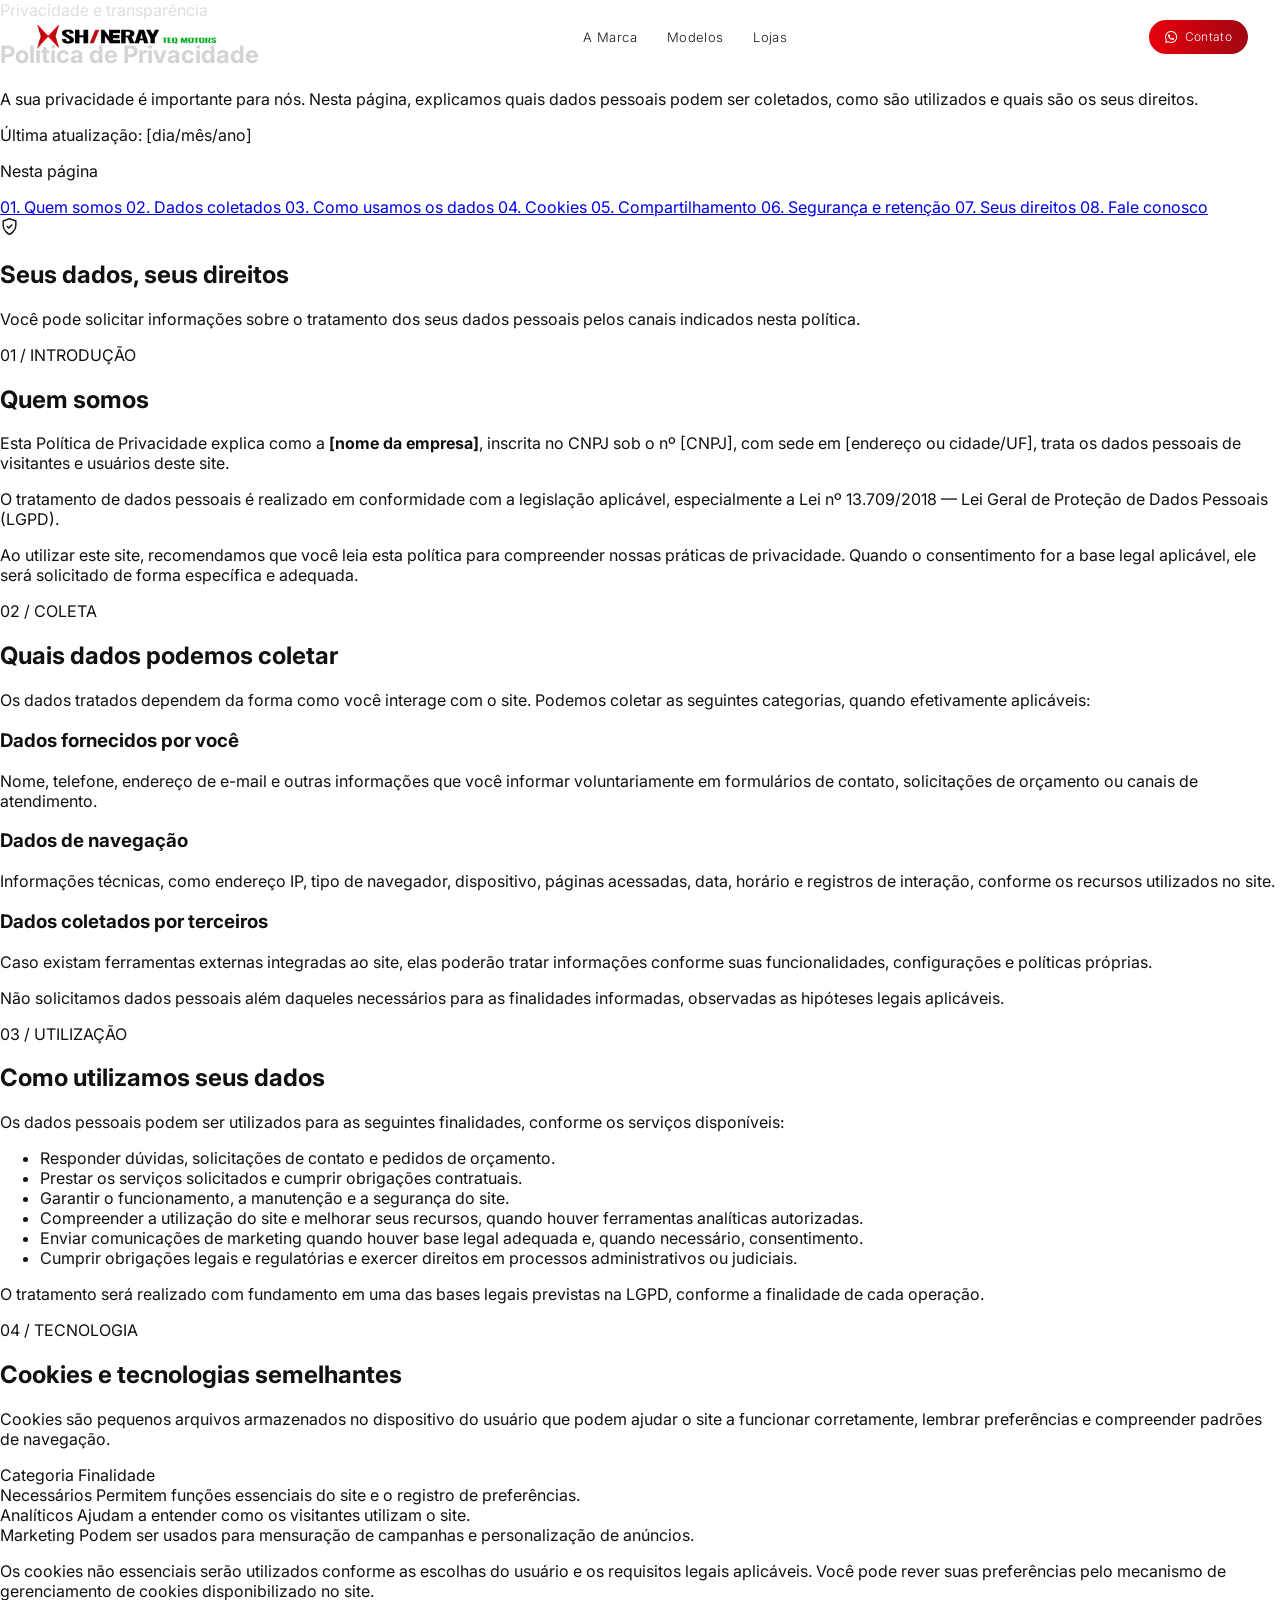
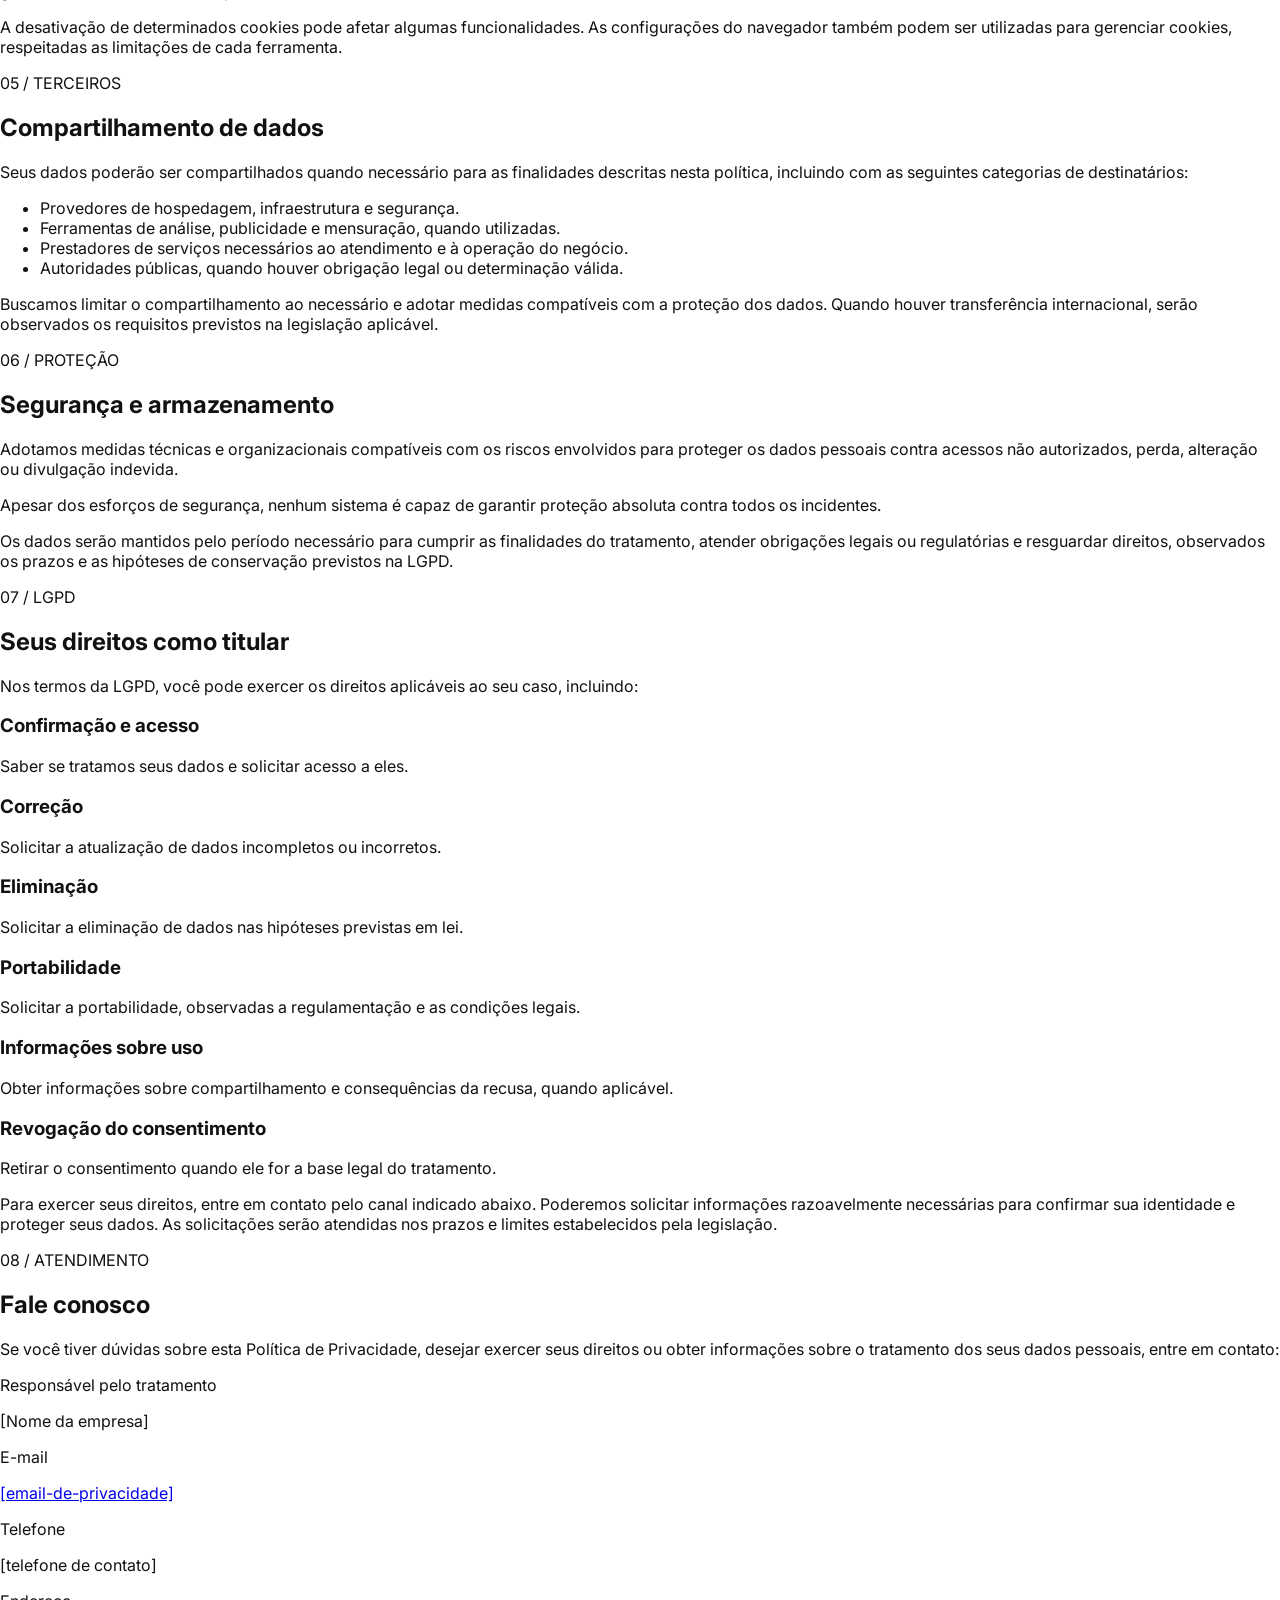
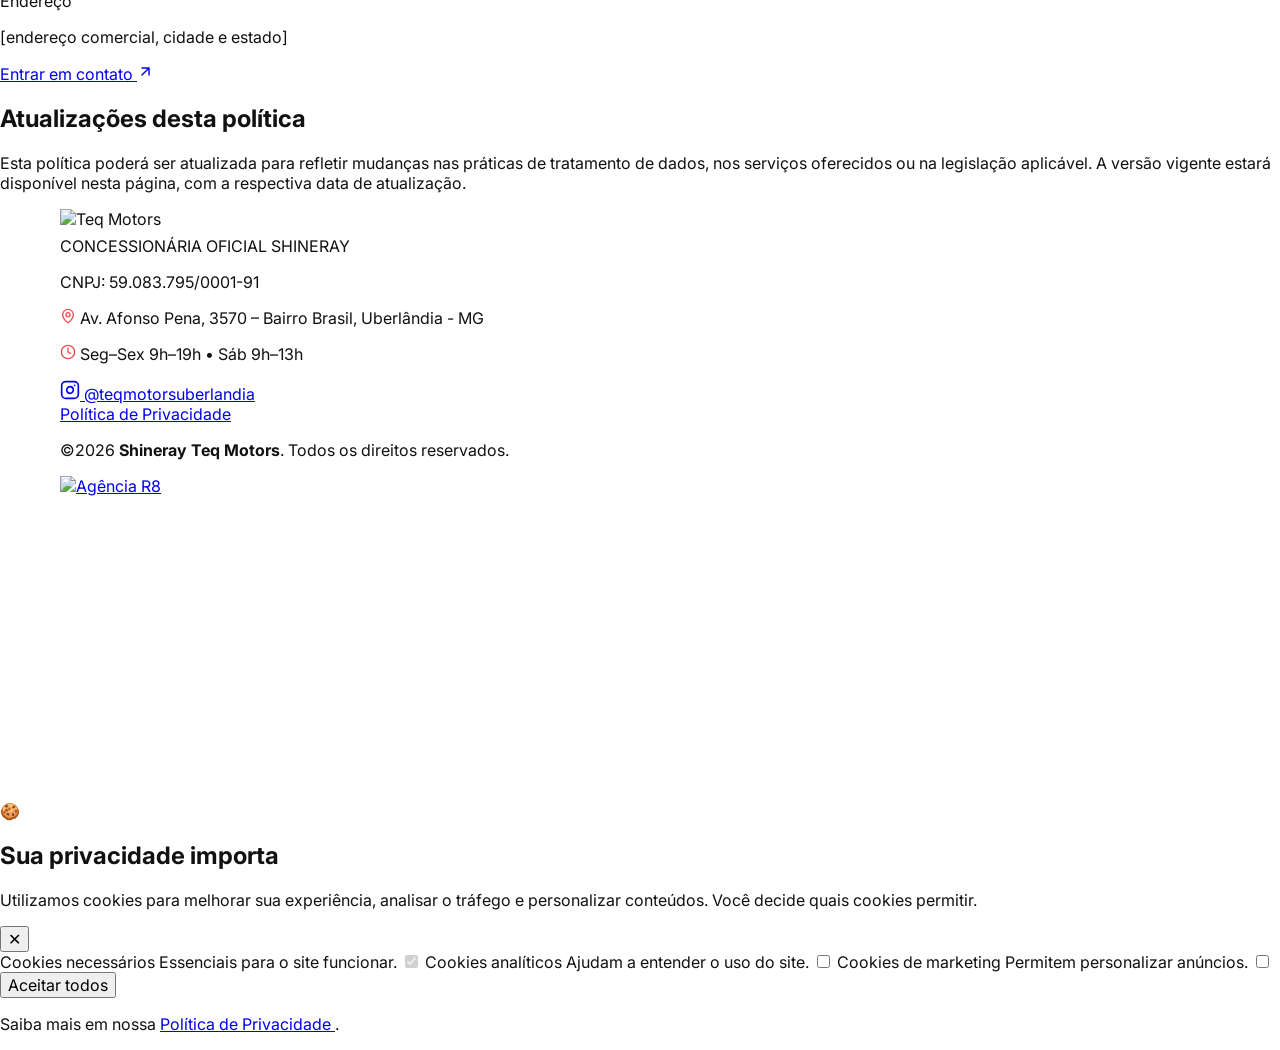
==== politica-de-privacidade.html @ a0f7dfb9 "LP Consórcio Shineray v2 — conceito visual Nova proposta da landing page focada em consórcio e capta" ====
<!DOCTYPE html>
<html lang="pt-BR">

<head>
    <meta charset="UTF-8">
    <meta name="viewport" content="width=device-width, initial-scale=1">
    <meta name="theme-color" content="#ffffff">
    <meta name="description"
        content="Planeje sua próxima moto Shineray com um consórcio feito para o seu momento. Simule sua parcela sem compromisso.">
    <title>Consórcio Shineray | Sua próxima moto começa com um plano</title>
    <link rel="preconnect" href="https://fonts.googleapis.com">
    <link rel="preconnect" href="https://fonts.gstatic.com" crossorigin>
    <link
        href="https://fonts.googleapis.com/css2?family=Inter:wght@400;500;600;700;800&family=Rajdhani:wght@500;600;700&display=swap"
        rel="stylesheet">
    <script src="https://cdn.tailwindcss.com"></script>
    <link rel="stylesheet" href="./landingpage.css">
    <link rel="stylesheet" id="teqmotors-main-style-css"
        href="https://shinerayuberlandiamg.com.br/wp-content/themes/teqmotors/assets/css/main.css?ver=1784284361"
        media="all">

    <style>
        body {
            margin: 0;
            padding: 0;
            overflow-x: hidden;

        }

        /* Avoid CLS (Cumulative Layout Shift) for images */
        img {
            max-width: 100%;
            height: auto;
            display: block;
        }

        header {
            background: linear-gradient(180deg, rgba(255, 255, 255, 0.88) 0%, rgba(255, 255, 255, 0.8) 100%);

        }

        /* Container Geral do Header */
        .header-container.container {
            display: flex;
            align-items: center;
            justify-content: space-between;
            /* Espalha os 3 blocos principais */
            padding: 20px 0;
            width: 95%;
            max-width: 1300px;
            /* Alinhe com o tamanho máximo do seu site */
            margin: 0 auto;
            box-sizing: border-box;
        }

        /* 1. Bloco do Logo (Esquerda) */
        .site-branding {
            flex-shrink: 0;
        }

        /* 2. Bloco de Navegação (Centro / Direita) */
        .main-navigation {
            display: flex;
            align-items: center;

        }

        /* Lista de links do WordPress (ul) */
        .main-navigation ul {
            display: flex;
            list-style: none;
            margin: 0;
            padding: 0;
            gap: 30px;

        }

        .main-navigation ul li a {
            text-decoration: none;
            font-family: Inter;
            font-weight: 300;
            font-size: 13px;
            line-height: 24px;
            letter-spacing: 0.35px;
            text-align: center;
            color: #18181b;
            transition: color 0.3s ease;
        }

        /* Esconde o botão do menu mobile por padrão no desktop */
        .menu-toggle {
            display: none;
        }

        .menu-item-cta-mobile {
            display: none;
        }

        /* 3. Bloco de Ações (Direita) */
        .header-actions {
            display: flex;
            align-items: center;
            gap: 15px;
            /* Espaço entre o botão de tema e o botão de Contato */
            flex-shrink: 0;
        }

        /* Estilo básico do botão parecido com a imagem (opcional) */
        .btn-cta.btn-header {
            display: flex;
            gap: 7px;
            align-items: center;
            padding: 7px 16px;
            border-radius: 50px;
            /* Bordas bem arredondadas como na imagem */
            text-decoration: none;
            font-family: 'Inter';
            font-weight: 300;
            font-size: 12px;
            line-height: 20px;
            letter-spacing: 0.35px;
            text-align: center;
            color: #FFFFFF;
            background: linear-gradient(90deg, #E7000B 0%, #9F0712 100%);

        }


        /* ==========================================
				RESPONSIVIDADE (MOBILE)
				========================================== */
        @media (max-width: 768px) {
            .site-logo img {
                width: 160px !important;
                height: 27px !important;
            }

            /* Mostra o botão hambúrguer */
            .menu-toggle {
                display: flex;
                flex-direction: column;
                gap: 5px;
                background: none;
                border: none;
                cursor: pointer;
            }

            .menu-toggle .bar {
                width: 25px;
                height: 3px;
                background-color: currentColor;
                /* Pega a cor do texto atual */
                transition: 0.3s;
            }

            /* Transforma o menu em uma lista vertical oculta */
            .nav-menu-wrapper {
                display: none;
                position: absolute;
                top: 100%;
                left: 0;
                width: 100%;
                flex-direction: column;
                padding: 30px 20px;
                box-sizing: border-box;
                background: rgba(10, 10, 12, 0.98);
                backdrop-filter: blur(10px);
                -webkit-backdrop-filter: blur(10px);
                border-bottom: 1px solid rgba(255, 255, 255, 0.08);
                z-index: 999;
            }

            .nav-menu-wrapper.active {
                display: flex;
            }

            .main-navigation ul {
                flex-direction: column;
                gap: 20px;
                width: 100%;
            }

            /* Esconde o botão de ações do header no mobile */
            .header-actions {
                display: none;
            }

            /* Mostra o botão dentro do menu hambúrguer */
            .menu-item-cta-mobile {
                display: block;
                width: 100%;
                margin-top: 10px;
            }

            .btn-mobile-nav {
                width: 100%;
                justify-content: center;
                box-sizing: border-box;
            }
        }


        /*hero section*/
        /* --- Ajuste no Header para sobrepor o Hero (Fixed) --- */
        .site-header {
            position: fixed;
            top: 0;
            left: 0;
            width: 100%;
            z-index: 1000;
            transition: background 0.3s ease, backdrop-filter 0.3s ease, border-bottom 0.3s ease, box-shadow 0.3s ease;
        }

        /* Styling when scrolled */
        .site-header.scrolled {
            background: rgba(7, 7, 9, 0.85);
            backdrop-filter: blur(12px);
            -webkit-backdrop-filter: blur(12px);
            box-shadow: 0 4px 30px rgba(0, 0, 0, 0.5);
        }

        /* Smooth padding change on scroll */
        .site-header .header-container.container {
            transition: padding 0.3s ease;
        }

        .site-header.scrolled .header-container.container {
            padding: 10px 20px;
        }

        /* --- Hero Section Base --- */
        .hero-section {
            position: relative;
            height: 800px;
            display: flex;
            align-items: flex-start;
            padding-top: 104px;
            /* Evita que o conteúdo do Hero fique escondido sob o Header */
            padding-bottom: 60px;
            color: #ffffff;
            background-color: #070709;
            overflow: hidden;
        }

        .hero-bg-image {
            position: absolute;
            top: 0;
            left: 0;
            width: 100%;
            height: 100%;
            object-fit: cover;
            object-position: center right;
            z-index: 0;
            pointer-events: none;
        }

        /* Camada escura para garantir leitura do texto */
        .hero-overlay {
            position: absolute;
            top: 0;
            left: 0;
            width: 100%;
            height: 100%;
            background: linear-gradient(90deg, #070709 0%, rgba(7, 7, 9, 0.9) 50%, rgba(0, 0, 0, 0) 100%);
            z-index: 1;
        }

        .hero-container {
            position: relative;
            z-index: 2;
            width: 100%;
            max-width: 1400px !important;
            margin: 0 auto;
            padding: 0 20px;
            box-sizing: border-box;
        }



        /* --- Elementos do Conteúdo --- */

        .hero-badge {
            display: inline-flex;
            align-items: center;
            background: #FFFFFF0D;
            border: 1px solid #FFFFFF1A;
            padding: 6px 13px;
            border-radius: 20px;
            margin-bottom: 25px;

            font-family: 'Inter';
            font-weight: 400;
            font-size: 11px;
            line-height: 22.75px;
            letter-spacing: 0.35px;

            color: #FFFFFF;
        }

        .badge-dot {
            width: 6px;
            height: 6px;
            background-color: #FB2C36;
            /* Vermelho Shineray */
            border-radius: 50%;
            margin-right: 8px;
            box-shadow: 0px 0px 8px 0px #EF4444CC;
        }

        .hero-title {
            font-size: clamp(2.5rem, 5vw, 96px);
            font-family: 'Inter';
            font-weight: 700;
            line-height: 90%;
            letter-spacing: -4.8px;

            margin: 0 0 30px 0;
        }

        .text-accent {
            background: linear-gradient(90deg, #FB2C36 0%, #C10007 100%);
            -webkit-background-clip: text;
            -webkit-text-fill-color: transparent;
            background-clip: text;
            padding-right: 0.1em;
            margin-right: -0.1em;
        }

        .hero-description {
            font-family: 'Inter';
            font-weight: 300;
            font-style: Light;
            font-size: 23px;
            color: #9F9FA9;
            line-height: 100%;
            letter-spacing: 0px;
            max-width: 621px;
            margin-bottom: 84px;

        }

        .hero-description strong {
            color: #ffffff;

        }

        /* --- Botões (CTAs) --- */
        .hero-actions-btns {
            display: flex;
            gap: 16px;
            margin: 30px 0;
            flex-wrap: wrap;
        }

        .btn-primary,
        .btn-secondary {
            padding: 17px 25px;
            border-radius: 50px;
            text-decoration: none;

            transition: transform 0.2s, background-color 0.2s;
            font-family: 'Inter';
            font-weight: 400;
            font-size: 14px;
            color: white;
            line-height: 100%;
            letter-spacing: 0.4px;
            text-transform: uppercase;

        }

        .btn-primary {
            background: linear-gradient(89.15deg, #E3010C 34.79%, #A10711 99.27%);
            color: #ffffff;
            transition: 0.3s ease;
        }

        .btn-primary:hover {
            background: linear-gradient(90deg, #9F0712 0%, #3C0004 100%);
        }

        .btn-secondary {
            background: transparent;
            color: #D4D4D8;
            border: 1px solid #FFFFFF33;
            font-weight: 500;
        }

        .btn-secondary:hover {
            background: #FFFFFF0F;
            border-color: #FFFFFF33;
            box-shadow: 0px 4px 4px 0px #00000040;


        }

        /* --- Selos / Diferenciais Inferiores --- */
        .hero-features {
            display: flex;
            gap: 23px;
            flex-wrap: wrap;
        }

        .feature-item {
            display: inline-flex;
            align-items: center;
            gap: 8px;
            background: linear-gradient(90deg, rgba(34, 34, 34, 0.4) 40.83%, rgba(0, 0, 0, 0.7) 100%);
            padding: 4px 16px;
            border-radius: 9px;

            font-family: 'Inter';
            font-weight: 400;
            font-size: 16px;
            line-height: 20px;
            letter-spacing: 0px;
            color: #71717B;
        }

        .feature-highlight {
            background: linear-gradient(90deg, #E4010C 40.83%, #810006 76.61%);
            color: #ffffff;

        }

        .feature-item .icon {
            width: 16px;
            height: 16px;
        }

        .icon-sparkle {
            color: #e50914;
        }

        .site-logo img {
            max-width: 270px;
        }

        @media(max-width:992px) {
            .hero-section {
                min-height: 53vh;
            }
        }

        /* --- Responsividade Mobile --- */
        @media (max-width: 768px) {
            .hero-section {
                background-position: 75% center;
                /* Move a moto ligeiramente para aparecer melhor atrás do texto */
                padding-top: 112px;
            }

            .hero-content {
                max-width: 100%;
                text-align: left;
            }

            .hero-actions-btns {
                flex-direction: column;
                width: 100%;
            }

            .btn-primary,
            .btn-secondary {
                text-align: center;
                width: 100%;
                box-sizing: border-box;
            }
        }

        .testimonial-left-overlay {
            background: linear-gradient(176deg, rgba(241, 241, 241, 0) 20%, rgba(241, 241, 241, 0.9) 90%, #f1f1f1 100%), linear-gradient(0deg, rgba(241, 241, 241, 0.7) 0%, rgba(241, 241, 241, 0) 50%) !important;
        }

        .testimonial-card-wrapper {
            background: #f1f1f1 !important;
        }
    </style>
</head>

<body class="landing-page antialiased">
    <header id="masthead" class="site-header">
        <div class="header-container container">
            <div class="site-branding">
                <a href="https://shinerayuberlandiamg.com.br/" class="site-logo" rel="home">
                    <img src="./logo-dark.png" alt="Teq Motors" width="334" height="56" fetchpriority="high"
                        decoding="async">
                </a>
            </div>

            <nav id="site-navigation" class="main-navigation">
                <button class="menu-toggle" aria-controls="primary-menu" aria-expanded="false">
                    <span class="bar bar-1"></span>
                    <span class="bar bar-2"></span>
                    <span class="bar bar-3"></span>
                </button>

                <div class="nav-menu-wrapper">
                    <ul id="primary-menu" class="menu">
                        <li id="menu-item-12"
                            class="menu-item menu-item-type-custom menu-item-object-custom current-menu-item current_page_item menu-item-12">
                            <a href="/#a-marca" aria-current="page">A Marca</a>
                        </li>
                        <li id="menu-item-14"
                            class="menu-item menu-item-type-custom menu-item-object-custom current-menu-item current_page_item menu-item-14">
                            <a href="/#modelos" aria-current="page">Modelos</a>
                        </li>
                        <li id="menu-item-15"
                            class="menu-item menu-item-type-custom menu-item-object-custom current-menu-item current_page_item menu-item-15">
                            <a href="/#lojas" aria-current="page">Lojas</a>
                        </li>
                        <li class="menu-item-cta-mobile"><a href="#contact"
                                class="btn-cta btn-header btn-mobile-nav"><svg width="16" height="16"
                                    viewBox="0 0 16 16" fill="none" xmlns="http://www.w3.org/2000/svg">
                                    <path
                                        d="M14.6667 11.28V13.28C14.6675 13.4657 14.6294 13.6494 14.555 13.8196C14.4807 13.9897 14.3716 14.1424 14.2348 14.2679C14.0979 14.3934 13.9364 14.489 13.7605 14.5485C13.5847 14.608 13.3983 14.63 13.2134 14.6133C11.1619 14.3904 9.19137 13.6894 7.46004 12.5667C5.84926 11.5431 4.48359 10.1774 3.46004 8.56667C2.33336 6.82747 1.6322 4.84733 1.41337 2.78667C1.39671 2.60231 1.41862 2.41651 1.4777 2.24108C1.53679 2.06566 1.63175 1.90446 1.75655 1.76775C1.88134 1.63103 2.03324 1.5218 2.20256 1.44701C2.37189 1.37222 2.55493 1.33351 2.74004 1.33333H4.74004C5.06357 1.33015 5.37723 1.44472 5.62254 1.65569C5.86786 1.86666 6.02809 2.15963 6.07337 2.48C6.15779 3.12004 6.31434 3.74848 6.54004 4.35333C6.62973 4.59195 6.64915 4.85127 6.59597 5.10059C6.5428 5.3499 6.41928 5.57874 6.24004 5.76L5.39337 6.60667C6.34241 8.2757 7.72434 9.65763 9.39337 10.6067L10.24 9.76C10.4213 9.58076 10.6501 9.45723 10.8994 9.40406C11.1488 9.35089 11.4081 9.3703 11.6467 9.46C12.2516 9.6857 12.88 9.84225 13.52 9.92667C13.8439 9.97235 14.1396 10.1355 14.3511 10.385C14.5625 10.6345 14.6748 10.953 14.6667 11.28Z"
                                        stroke="white" stroke-width="1.33333" stroke-linecap="round"
                                        stroke-linejoin="round"></path>
                                </svg>Contato</a></li>
                    </ul>
                </div>
            </nav>

            <div class="header-actions">

                <a href="https://wa.me/5534984424404?text=Ol%C3%A1%2C%20estou%20interessado%28a%29%20em%20saber%20mais%20sobre%20as%20motos%20que%20voc%C3%AAs%20t%C3%AAm%20dispon%C3%ADveis."
                    target="_blank" class="btn-cta btn-header" onclick="dataLayer.push({'event': 'clique_whatsapp'});">
                    <svg xmlns="http://www.w3.org/2000/svg" version="1.1" xmlns:xlink="http://www.w3.org/1999/xlink"
                        width="13" height="13" x="0" y="0" viewBox="0 0 682 682.667"
                        style="enable-background:new 0 0 512 512" xml:space="preserve" class="">
                        <g>
                            <path fill-rule="evenodd"
                                d="M544.387 93.008C484.512 33.063 404.883.035 320.05 0 145.246 0 2.98 142.262 2.91 317.113c-.024 55.895 14.577 110.457 42.331 158.551L.25 640l168.121-44.102c46.324 25.27 98.477 38.586 151.55 38.602h.134c174.785 0 317.066-142.273 317.132-317.133.036-84.742-32.921-164.418-92.8-224.36zM320.05 580.94h-.11c-47.296-.02-93.683-12.73-134.16-36.742l-9.62-5.715-99.766 26.172 26.628-97.27-6.27-9.972c-26.386-41.969-40.32-90.476-40.296-140.281.055-145.332 118.305-263.57 263.7-263.57 70.406.023 136.59 27.476 186.355 77.3s77.156 116.051 77.133 186.485C583.582 462.69 465.34 580.94 320.05 580.94zm144.586-197.418c-7.922-3.968-46.883-23.132-54.149-25.78-7.258-2.645-12.547-3.962-17.824 3.968-5.285 7.93-20.469 25.781-25.094 31.066-4.625 5.29-9.242 5.953-17.168 1.985-7.925-3.965-33.457-12.336-63.726-39.332-23.555-21.012-39.457-46.961-44.082-54.89-4.617-7.938-.04-11.813 3.476-16.173 8.578-10.652 17.168-21.82 19.809-27.105 2.644-5.29 1.32-9.918-.664-13.883-1.977-3.965-17.824-42.969-24.426-58.84-6.437-15.445-12.965-13.36-17.832-13.601-4.617-.231-9.902-.278-15.187-.278-5.282 0-13.868 1.98-21.133 9.918-7.262 7.934-27.73 27.102-27.73 66.106s28.394 76.683 32.355 81.972c3.96 5.29 55.879 85.328 135.367 119.649 18.906 8.172 33.664 13.043 45.176 16.695 18.984 6.031 36.254 5.18 49.91 3.14 15.226-2.277 46.879-19.171 53.488-37.68 6.602-18.51 6.602-34.374 4.617-37.683-1.976-3.304-7.261-5.285-15.183-9.254zm0 0"
                                fill="currentColor" opacity="1" data-original="#000000" class=""></path>
                        </g>
                    </svg>

                    Contato</a>
            </div>
        </div>
    </header>

    <main class="bg-white text-[#18181b]">
        <!-- Introdução -->
        <section class="border-b border-zinc-200">
            <div class="mx-auto max-w-7xl px-5 py-14 sm:px-8 sm:py-20 lg:px-10">
                <div class="max-w-3xl">
                    <span
                        class="inline-flex items-center gap-2 rounded-full border border-red-100 bg-red-50 px-3 py-1.5 text-xs font-semibold uppercase tracking-wider text-[#E7000B]">
                        <span class="h-1.5 w-1.5 rounded-full bg-[#E7000B]"></span>
                        Privacidade e transparência
                    </span>

                    <h1 class="mt-6 text-3xl font-bold tracking-tight sm:text-4xl lg:text-5xl">
                        Política de Privacidade
                    </h1>

                    <p class="mt-5 max-w-2xl text-base leading-8 text-[#71717B] sm:text-lg">
                        A sua privacidade é importante para nós. Nesta página,
                        explicamos quais dados pessoais podem ser coletados,
                        como são utilizados e quais são os seus direitos.
                    </p>

                    <p class="mt-6 text-sm text-[#71717B]">
                        Última atualização: [dia/mês/ano]
                    </p>
                </div>
            </div>
        </section>

        <!-- Conteúdo -->
        <section
            class="mx-auto grid max-w-7xl gap-12 px-5 py-12 sm:px-8 sm:py-16 lg:grid-cols-[260px_minmax(0,1fr)] lg:gap-20 lg:px-10">

            <!-- Navegação lateral -->
            <aside class="h-fit lg:sticky lg:top-8">
                <p class="mb-4 text-xs font-bold uppercase tracking-widest text-[#71717B]">
                    Nesta página
                </p>

                <nav class="flex flex-col gap-1 text-sm">
                    <a href="#responsavel"
                        class="rounded-lg border-l-2 border-[#E7000B] bg-red-50 px-4 py-2.5 font-semibold text-[#18181b]">
                        01. Quem somos
                    </a>
                    <a href="#dados"
                        class="rounded-lg border-l-2 border-transparent px-4 py-2.5 text-[#71717B] transition hover:border-zinc-300 hover:bg-zinc-50 hover:text-[#18181b]">
                        02. Dados coletados
                    </a>
                    <a href="#finalidades"
                        class="rounded-lg border-l-2 border-transparent px-4 py-2.5 text-[#71717B] transition hover:border-zinc-300 hover:bg-zinc-50 hover:text-[#18181b]">
                        03. Como usamos os dados
                    </a>
                    <a href="#cookies"
                        class="rounded-lg border-l-2 border-transparent px-4 py-2.5 text-[#71717B] transition hover:border-zinc-300 hover:bg-zinc-50 hover:text-[#18181b]">
                        04. Cookies
                    </a>
                    <a href="#compartilhamento"
                        class="rounded-lg border-l-2 border-transparent px-4 py-2.5 text-[#71717B] transition hover:border-zinc-300 hover:bg-zinc-50 hover:text-[#18181b]">
                        05. Compartilhamento
                    </a>
                    <a href="#seguranca"
                        class="rounded-lg border-l-2 border-transparent px-4 py-2.5 text-[#71717B] transition hover:border-zinc-300 hover:bg-zinc-50 hover:text-[#18181b]">
                        06. Segurança e retenção
                    </a>
                    <a href="#direitos"
                        class="rounded-lg border-l-2 border-transparent px-4 py-2.5 text-[#71717B] transition hover:border-zinc-300 hover:bg-zinc-50 hover:text-[#18181b]">
                        07. Seus direitos
                    </a>
                    <a href="#contato"
                        class="rounded-lg border-l-2 border-transparent px-4 py-2.5 text-[#71717B] transition hover:border-zinc-300 hover:bg-zinc-50 hover:text-[#18181b]">
                        08. Fale conosco
                    </a>
                </nav>

                <div class="mt-8 rounded-xl border border-zinc-200 bg-zinc-50 p-5">
                    <div
                        class="mb-3 flex h-9 w-9 items-center justify-center rounded-lg bg-white text-[#E7000B] shadow-sm">
                        <svg xmlns="http://www.w3.org/2000/svg" width="19" height="19" viewBox="0 0 24 24" fill="none"
                            stroke="currentColor" stroke-width="1.8" stroke-linecap="round" stroke-linejoin="round">
                            <path d="M12 22s8-4 8-11V5l-8-3-8 3v6c0 7 8 11 8 11z" />
                            <path d="m9 12 2 2 4-4" />
                        </svg>
                    </div>
                    <h2 class="text-sm font-bold">Seus dados, seus direitos</h2>
                    <p class="mt-2 text-sm leading-6 text-[#71717B]">
                        Você pode solicitar informações sobre o tratamento
                        dos seus dados pessoais pelos canais indicados nesta política.
                    </p>
                </div>
            </aside>

            <!-- Texto jurídico -->
            <article class="min-w-0 max-w-3xl">

                <section id="responsavel" class="scroll-mt-8 pb-10">
                    <span class="text-xs font-bold tracking-widest text-[#E7000B]">01 / INTRODUÇÃO</span>
                    <h2 class="mt-2 text-2xl font-bold tracking-tight">Quem somos</h2>

                    <p class="mt-4 leading-8 text-[#71717B]">
                        Esta Política de Privacidade explica como a
                        <strong class="font-semibold text-[#18181b]">[nome da empresa]</strong>,
                        inscrita no CNPJ sob o nº [CNPJ], com sede em
                        [endereço ou cidade/UF], trata os dados pessoais de
                        visitantes e usuários deste site.
                    </p>

                    <p class="mt-4 leading-8 text-[#71717B]">
                        O tratamento de dados pessoais é realizado em conformidade
                        com a legislação aplicável, especialmente a Lei nº
                        13.709/2018 — Lei Geral de Proteção de Dados Pessoais (LGPD).
                    </p>

                    <p class="mt-4 leading-8 text-[#71717B]">
                        Ao utilizar este site, recomendamos que você leia esta
                        política para compreender nossas práticas de privacidade.
                        Quando o consentimento for a base legal aplicável, ele será
                        solicitado de forma específica e adequada.
                    </p>
                </section>

                <div class="border-t border-zinc-200"></div>

                <section id="dados" class="scroll-mt-8 py-10">
                    <span class="text-xs font-bold tracking-widest text-[#E7000B]">02 / COLETA</span>
                    <h2 class="mt-2 text-2xl font-bold tracking-tight">Quais dados podemos coletar</h2>

                    <p class="mt-4 leading-8 text-[#71717B]">
                        Os dados tratados dependem da forma como você interage
                        com o site. Podemos coletar as seguintes categorias,
                        quando efetivamente aplicáveis:
                    </p>

                    <div class="mt-6 space-y-4">
                        <div class="rounded-xl border border-zinc-200 p-5">
                            <h3 class="font-bold">Dados fornecidos por você</h3>
                            <p class="mt-2 text-sm leading-7 text-[#71717B]">
                                Nome, telefone, endereço de e-mail e outras
                                informações que você informar voluntariamente
                                em formulários de contato, solicitações de orçamento
                                ou canais de atendimento.
                            </p>
                        </div>

                        <div class="rounded-xl border border-zinc-200 p-5">
                            <h3 class="font-bold">Dados de navegação</h3>
                            <p class="mt-2 text-sm leading-7 text-[#71717B]">
                                Informações técnicas, como endereço IP, tipo de
                                navegador, dispositivo, páginas acessadas, data,
                                horário e registros de interação, conforme os
                                recursos utilizados no site.
                            </p>
                        </div>

                        <div class="rounded-xl border border-zinc-200 p-5">
                            <h3 class="font-bold">Dados coletados por terceiros</h3>
                            <p class="mt-2 text-sm leading-7 text-[#71717B]">
                                Caso existam ferramentas externas integradas ao site,
                                elas poderão tratar informações conforme suas
                                funcionalidades, configurações e políticas próprias.
                            </p>
                        </div>
                    </div>

                    <p class="mt-5 text-sm leading-7 text-[#71717B]">
                        Não solicitamos dados pessoais além daqueles necessários
                        para as finalidades informadas, observadas as hipóteses
                        legais aplicáveis.
                    </p>
                </section>

                <div class="border-t border-zinc-200"></div>

                <section id="finalidades" class="scroll-mt-8 py-10">
                    <span class="text-xs font-bold tracking-widest text-[#E7000B]">03 / UTILIZAÇÃO</span>
                    <h2 class="mt-2 text-2xl font-bold tracking-tight">Como utilizamos seus dados</h2>

                    <p class="mt-4 leading-8 text-[#71717B]">
                        Os dados pessoais podem ser utilizados para as seguintes
                        finalidades, conforme os serviços disponíveis:
                    </p>

                    <ul class="mt-5 space-y-3 text-[#71717B]">
                        <li class="flex gap-3 leading-7">
                            <span class="mt-2 h-2 w-2 shrink-0 rounded-full bg-[#E7000B]"></span>
                            Responder dúvidas, solicitações de contato e pedidos de orçamento.
                        </li>
                        <li class="flex gap-3 leading-7">
                            <span class="mt-2 h-2 w-2 shrink-0 rounded-full bg-[#E7000B]"></span>
                            Prestar os serviços solicitados e cumprir obrigações contratuais.
                        </li>
                        <li class="flex gap-3 leading-7">
                            <span class="mt-2 h-2 w-2 shrink-0 rounded-full bg-[#E7000B]"></span>
                            Garantir o funcionamento, a manutenção e a segurança do site.
                        </li>
                        <li class="flex gap-3 leading-7">
                            <span class="mt-2 h-2 w-2 shrink-0 rounded-full bg-[#E7000B]"></span>
                            Compreender a utilização do site e melhorar seus recursos, quando houver ferramentas
                            analíticas autorizadas.
                        </li>
                        <li class="flex gap-3 leading-7">
                            <span class="mt-2 h-2 w-2 shrink-0 rounded-full bg-[#E7000B]"></span>
                            Enviar comunicações de marketing quando houver base legal adequada e, quando necessário,
                            consentimento.
                        </li>
                        <li class="flex gap-3 leading-7">
                            <span class="mt-2 h-2 w-2 shrink-0 rounded-full bg-[#E7000B]"></span>
                            Cumprir obrigações legais e regulatórias e exercer direitos em processos administrativos ou
                            judiciais.
                        </li>
                    </ul>

                    <p class="mt-5 leading-8 text-[#71717B]">
                        O tratamento será realizado com fundamento em uma das bases
                        legais previstas na LGPD, conforme a finalidade de cada operação.
                    </p>
                </section>

                <div class="border-t border-zinc-200"></div>

                <section id="cookies" class="scroll-mt-8 py-10">
                    <span class="text-xs font-bold tracking-widest text-[#E7000B]">04 / TECNOLOGIA</span>
                    <h2 class="mt-2 text-2xl font-bold tracking-tight">Cookies e tecnologias semelhantes</h2>

                    <p class="mt-4 leading-8 text-[#71717B]">
                        Cookies são pequenos arquivos armazenados no dispositivo
                        do usuário que podem ajudar o site a funcionar corretamente,
                        lembrar preferências e compreender padrões de navegação.
                    </p>

                    <div class="mt-6 overflow-hidden rounded-xl border border-zinc-200">
                        <div
                            class="grid grid-cols-[minmax(0,0.8fr)_minmax(0,1.5fr)] gap-4 bg-zinc-50 px-5 py-3 text-xs font-bold uppercase tracking-wider text-[#71717B]">
                            <span>Categoria</span>
                            <span>Finalidade</span>
                        </div>

                        <div
                            class="grid grid-cols-[minmax(0,0.8fr)_minmax(0,1.5fr)] gap-4 border-t border-zinc-200 px-5 py-4 text-sm">
                            <span class="font-semibold">Necessários</span>
                            <span class="leading-6 text-[#71717B]">Permitem funções essenciais do site e o registro de
                                preferências.</span>
                        </div>

                        <div
                            class="grid grid-cols-[minmax(0,0.8fr)_minmax(0,1.5fr)] gap-4 border-t border-zinc-200 px-5 py-4 text-sm">
                            <span class="font-semibold">Analíticos</span>
                            <span class="leading-6 text-[#71717B]">Ajudam a entender como os visitantes utilizam o
                                site.</span>
                        </div>

                        <div
                            class="grid grid-cols-[minmax(0,0.8fr)_minmax(0,1.5fr)] gap-4 border-t border-zinc-200 px-5 py-4 text-sm">
                            <span class="font-semibold">Marketing</span>
                            <span class="leading-6 text-[#71717B]">Podem ser usados para mensuração de campanhas e
                                personalização de anúncios.</span>
                        </div>
                    </div>

                    <p class="mt-5 leading-8 text-[#71717B]">
                        Os cookies não essenciais serão utilizados conforme as
                        escolhas do usuário e os requisitos legais aplicáveis.
                        Você pode rever suas preferências pelo mecanismo de
                        gerenciamento de cookies disponibilizado no site.
                    </p>

                    <p class="mt-4 leading-8 text-[#71717B]">
                        A desativação de determinados cookies pode afetar algumas
                        funcionalidades. As configurações do navegador também
                        podem ser utilizadas para gerenciar cookies, respeitadas
                        as limitações de cada ferramenta.
                    </p>
                </section>

                <div class="border-t border-zinc-200"></div>

                <section id="compartilhamento" class="scroll-mt-8 py-10">
                    <span class="text-xs font-bold tracking-widest text-[#E7000B]">05 / TERCEIROS</span>
                    <h2 class="mt-2 text-2xl font-bold tracking-tight">Compartilhamento de dados</h2>

                    <p class="mt-4 leading-8 text-[#71717B]">
                        Seus dados poderão ser compartilhados quando necessário
                        para as finalidades descritas nesta política, incluindo
                        com as seguintes categorias de destinatários:
                    </p>

                    <ul class="mt-5 space-y-3 text-[#71717B]">
                        <li class="flex gap-3 leading-7">
                            <span class="mt-2 h-2 w-2 shrink-0 rounded-full bg-[#E7000B]"></span>
                            Provedores de hospedagem, infraestrutura e segurança.
                        </li>
                        <li class="flex gap-3 leading-7">
                            <span class="mt-2 h-2 w-2 shrink-0 rounded-full bg-[#E7000B]"></span>
                            Ferramentas de análise, publicidade e mensuração, quando utilizadas.
                        </li>
                        <li class="flex gap-3 leading-7">
                            <span class="mt-2 h-2 w-2 shrink-0 rounded-full bg-[#E7000B]"></span>
                            Prestadores de serviços necessários ao atendimento e à operação do negócio.
                        </li>
                        <li class="flex gap-3 leading-7">
                            <span class="mt-2 h-2 w-2 shrink-0 rounded-full bg-[#E7000B]"></span>
                            Autoridades públicas, quando houver obrigação legal ou determinação válida.
                        </li>
                    </ul>

                    <p class="mt-5 leading-8 text-[#71717B]">
                        Buscamos limitar o compartilhamento ao necessário e adotar
                        medidas compatíveis com a proteção dos dados. Quando houver
                        transferência internacional, serão observados os requisitos
                        previstos na legislação aplicável.
                    </p>
                </section>

                <div class="border-t border-zinc-200"></div>

                <section id="seguranca" class="scroll-mt-8 py-10">
                    <span class="text-xs font-bold tracking-widest text-[#E7000B]">06 / PROTEÇÃO</span>
                    <h2 class="mt-2 text-2xl font-bold tracking-tight">Segurança e armazenamento</h2>

                    <p class="mt-4 leading-8 text-[#71717B]">
                        Adotamos medidas técnicas e organizacionais compatíveis
                        com os riscos envolvidos para proteger os dados pessoais
                        contra acessos não autorizados, perda, alteração ou
                        divulgação indevida.
                    </p>

                    <p class="mt-4 leading-8 text-[#71717B]">
                        Apesar dos esforços de segurança, nenhum sistema é capaz
                        de garantir proteção absoluta contra todos os incidentes.
                    </p>

                    <p class="mt-4 leading-8 text-[#71717B]">
                        Os dados serão mantidos pelo período necessário para
                        cumprir as finalidades do tratamento, atender obrigações
                        legais ou regulatórias e resguardar direitos, observados
                        os prazos e as hipóteses de conservação previstos na LGPD.
                    </p>
                </section>

                <div class="border-t border-zinc-200"></div>

                <section id="direitos" class="scroll-mt-8 py-10">
                    <span class="text-xs font-bold tracking-widest text-[#E7000B]">07 / LGPD</span>
                    <h2 class="mt-2 text-2xl font-bold tracking-tight">Seus direitos como titular</h2>

                    <p class="mt-4 leading-8 text-[#71717B]">
                        Nos termos da LGPD, você pode exercer os direitos
                        aplicáveis ao seu caso, incluindo:
                    </p>

                    <div class="mt-6 grid gap-3 sm:grid-cols-2">
                        <div class="rounded-xl bg-zinc-50 p-4">
                            <h3 class="text-sm font-bold">Confirmação e acesso</h3>
                            <p class="mt-2 text-sm leading-6 text-[#71717B]">
                                Saber se tratamos seus dados e solicitar acesso a eles.
                            </p>
                        </div>

                        <div class="rounded-xl bg-zinc-50 p-4">
                            <h3 class="text-sm font-bold">Correção</h3>
                            <p class="mt-2 text-sm leading-6 text-[#71717B]">
                                Solicitar a atualização de dados incompletos ou incorretos.
                            </p>
                        </div>

                        <div class="rounded-xl bg-zinc-50 p-4">
                            <h3 class="text-sm font-bold">Eliminação</h3>
                            <p class="mt-2 text-sm leading-6 text-[#71717B]">
                                Solicitar a eliminação de dados nas hipóteses previstas em lei.
                            </p>
                        </div>

                        <div class="rounded-xl bg-zinc-50 p-4">
                            <h3 class="text-sm font-bold">Portabilidade</h3>
                            <p class="mt-2 text-sm leading-6 text-[#71717B]">
                                Solicitar a portabilidade, observadas a regulamentação e as condições legais.
                            </p>
                        </div>

                        <div class="rounded-xl bg-zinc-50 p-4">
                            <h3 class="text-sm font-bold">Informações sobre uso</h3>
                            <p class="mt-2 text-sm leading-6 text-[#71717B]">
                                Obter informações sobre compartilhamento e consequências da recusa, quando aplicável.
                            </p>
                        </div>

                        <div class="rounded-xl bg-zinc-50 p-4">
                            <h3 class="text-sm font-bold">Revogação do consentimento</h3>
                            <p class="mt-2 text-sm leading-6 text-[#71717B]">
                                Retirar o consentimento quando ele for a base legal do tratamento.
                            </p>
                        </div>
                    </div>

                    <p class="mt-5 leading-8 text-[#71717B]">
                        Para exercer seus direitos, entre em contato pelo canal
                        indicado abaixo. Poderemos solicitar informações
                        razoavelmente necessárias para confirmar sua identidade
                        e proteger seus dados. As solicitações serão atendidas
                        nos prazos e limites estabelecidos pela legislação.
                    </p>
                </section>

                <div class="border-t border-zinc-200"></div>

                <section id="contato" class="scroll-mt-8 py-10">
                    <span class="text-xs font-bold tracking-widest text-[#E7000B]">08 / ATENDIMENTO</span>
                    <h2 class="mt-2 text-2xl font-bold tracking-tight">Fale conosco</h2>

                    <p class="mt-4 leading-8 text-[#71717B]">
                        Se você tiver dúvidas sobre esta Política de Privacidade,
                        desejar exercer seus direitos ou obter informações sobre
                        o tratamento dos seus dados pessoais, entre em contato:
                    </p>

                    <div class="mt-6 rounded-2xl border border-zinc-200 p-6 sm:p-8">
                        <p class="text-sm text-[#71717B]">Responsável pelo tratamento</p>
                        <p class="mt-1 text-lg font-bold">[Nome da empresa]</p>

                        <div class="mt-6 space-y-4">
                            <div>
                                <p class="text-xs font-semibold uppercase tracking-wider text-[#71717B]">
                                    E-mail
                                </p>
                                <a href="mailto:[email-de-privacidade]"
                                    class="mt-1 inline-block font-medium text-[#18181b] underline decoration-zinc-300 underline-offset-4 transition hover:text-[#E7000B]">
                                    [email-de-privacidade]
                                </a>
                            </div>

                            <div>
                                <p class="text-xs font-semibold uppercase tracking-wider text-[#71717B]">
                                    Telefone
                                </p>
                                <p class="mt-1 font-medium">[telefone de contato]</p>
                            </div>

                            <div>
                                <p class="text-xs font-semibold uppercase tracking-wider text-[#71717B]">
                                    Endereço
                                </p>
                                <p class="mt-1 leading-7 text-[#71717B]">
                                    [endereço comercial, cidade e estado]
                                </p>
                            </div>
                        </div>

                        <a href="mailto:[email-de-privacidade]"
                            class="mt-7 inline-flex w-full items-center justify-center gap-2 rounded-xl bg-[#E7000B] px-5 py-3.5 text-sm font-semibold text-white transition hover:bg-red-700 sm:w-auto">
                            Entrar em contato
                            <svg xmlns="http://www.w3.org/2000/svg" width="17" height="17" viewBox="0 0 24 24"
                                fill="none" stroke="currentColor" stroke-width="2" stroke-linecap="round"
                                stroke-linejoin="round">
                                <path d="M7 17 17 7M7 7h10v10" />
                            </svg>
                        </a>
                    </div>
                </section>

                <div class="border-t border-zinc-200"></div>

                <section class="pt-8">
                    <h2 class="text-lg font-bold">Atualizações desta política</h2>
                    <p class="mt-3 leading-8 text-[#71717B]">
                        Esta política poderá ser atualizada para refletir mudanças
                        nas práticas de tratamento de dados, nos serviços oferecidos
                        ou na legislação aplicável. A versão vigente estará disponível
                        nesta página, com a respectiva data de atualização.
                    </p>
                </section>

            </article>
        </section>
    </main>


    <footer class="site-footer border-t border-zinc-200 bg-white">
        <div class="footer-container container">
            <div class="footer-logo-area">
                <img src="https://shinerayuberlandiamg.com.br/wp-content/themes/teqmotors/assets/img/logo-dark.svg"
                    alt="Teq Motors" class="footer-logo" width="220" height="37" loading="lazy" decoding="async">
                <span class="footer-logo-sub">CONCESSIONÁRIA OFICIAL SHINERAY</span>
            </div>

            <div class="footer-info">
                <p class="footer-cnpj">CNPJ: 59.083.795/0001-91</p>

                <p class="footer-address">
                    <svg width="16" height="16" viewBox="0 0 16 16" fill="none" xmlns="http://www.w3.org/2000/svg">
                        <path
                            d="M8.40069 14.5323C9.64069 13.4617 13.3334 9.99501 13.3334 6.66634C13.3334 5.25185 12.7715 3.8953 11.7713 2.89511C10.7711 1.89491 9.41451 1.33301 8.00002 1.33301C6.58553 1.33301 5.22898 1.89491 4.22878 2.89511C3.22859 3.8953 2.66669 5.25185 2.66669 6.66664C2.66669 9.99501 6.35935 13.4617 7.59935 14.5323C7.71487 14.6192 7.85549 14.6662 8.00002 14.6662C8.14455 14.6662 8.28517 14.6192 8.40069 14.5323Z"
                            stroke="#E7000B" stroke-opacity="0.7" stroke-width="1.33333" stroke-linecap="round"
                            stroke-linejoin="round"></path>
                        <path
                            d="M8 8.66699C9.10457 8.66699 10 7.77156 10 6.66699C10 5.56242 9.10457 4.66699 8 4.66699C6.89543 4.66699 6 5.56242 6 6.66699C6 7.77156 6.89543 8.66699 8 8.66699Z"
                            stroke="#E7000B" stroke-opacity="0.7" stroke-width="1.33333" stroke-linecap="round"
                            stroke-linejoin="round"></path>
                    </svg>

                    Av. Afonso Pena, 3570 – Bairro Brasil, Uberlândia - MG
                </p>

                <p class="footer-hours">
                    <svg width="16" height="16" viewBox="0 0 16 16" fill="none" xmlns="http://www.w3.org/2000/svg">
                        <path
                            d="M7.99998 14.6663C11.6819 14.6663 14.6666 11.6816 14.6666 7.99967C14.6666 4.31778 11.6819 1.33301 7.99998 1.33301C4.31808 1.33301 1.33331 4.31778 1.33331 7.99967C1.33331 11.6816 4.31808 14.6663 7.99998 14.6663Z"
                            stroke="#E7000B" stroke-opacity="0.7" stroke-width="1.33333" stroke-linecap="round"
                            stroke-linejoin="round"></path>
                        <path d="M8 4V8L10.6667 9.33333" stroke="#E7000B" stroke-opacity="0.7" stroke-width="1.33333"
                            stroke-linecap="round" stroke-linejoin="round"></path>
                    </svg>

                    Seg–Sex 9h–19h • Sáb 9h–13h
                </p>
            </div>

            <div class="footer-social-wrapper">
                <a href="https://instagram.com/teqmotorsuberlandia" class="footer-social-btn" target="_blank"
                    rel="noopener noreferrer">
                    <svg width="20" height="20" viewBox="0 0 24 24" fill="none" stroke="currentColor" stroke-width="2"
                        stroke-linecap="round" stroke-linejoin="round" class="social-icon">
                        <rect x="2" y="2" width="20" height="20" rx="5" ry="5"></rect>
                        <path d="M16 11.37A4 4 0 1 1 12.63 8 4 4 0 0 1 16 11.37z"></path>
                        <line x1="17.5" y1="6.5" x2="17.51" y2="6.5"></line>
                    </svg>
                    @teqmotorsuberlandia </a>
            </div>

            <div class="footer-privacy">
                <a href="https://shinerayuberlandiamg.com.br/politica-de-privacidade" class="privacy-link">Política de
                    Privacidade</a>
            </div>
        </div>

        <div class="footer-bottom">
            <div class="footer-bottom-container container">
                <p class="copyright">©2026 <strong>Shineray Teq Motors</strong>. Todos os direitos reservados.</p>
                <a class="logo_agencia" href="https://agenciar8.com.br" target="_blank">
                    <img data-src="https://agenciar8.com.br/footerlogos/agenciar8.png" alt="Agência R8"
                        src="https://agenciar8.com.br/footerlogos/agenciar8.png" class="lazyloaded" width="107"
                        height="30" style="width: auto;">
                </a>
            </div>
        </div>
    </footer>

    <!-- Popup -->
    <div id="cookie-popup"
        class="fixed bottom-4 left-4 right-4 z-[9999] mx-auto max-w-lg rounded-2xl border border-zinc-200 bg-[#ffffff] p-6 text-[#18181b] shadow-2xl sm:bottom-6 sm:left-auto sm:right-6">

        <!-- Ícone e título -->
        <div class="mb-4 flex items-start gap-3">
            <div class="flex h-11 w-11 shrink-0 items-center justify-center rounded-xl bg-red-50 text-[#E7000B]">
                🍪
            </div>

            <div class="flex-1">
                <h2 class="text-lg font-bold tracking-tight text-[#18181b]">
                    Sua privacidade importa
                </h2>
                <p class="mt-1 text-sm leading-relaxed text-[#71717B]">
                    Utilizamos cookies para melhorar sua experiência,
                    analisar o tráfego e personalizar conteúdos.
                    Você decide quais cookies permitir.
                </p>
            </div>

            <button id="cookie-close" type="button" aria-label="Fechar aviso de cookies"
                class="rounded-lg p-1 text-[#71717B] transition hover:bg-zinc-100 hover:text-[#18181b]">
                ✕
            </button>
        </div>

        <!-- Preferências -->
        <div id="cookie-preferences" class="mb-4 hidden space-y-3 rounded-xl border border-zinc-200 bg-zinc-50 p-4">

            <label class="flex items-center justify-between gap-4 text-sm">
                <span>
                    <span class="block font-medium text-[#18181b]">Cookies necessários</span>
                    <span class="text-xs text-[#71717B]">Essenciais para o site funcionar.</span>
                </span>
                <input type="checkbox" checked disabled class="h-4 w-4 accent-[#E7000B]">
            </label>

            <label class="flex items-center justify-between gap-4 text-sm">
                <span>
                    <span class="block font-medium text-[#18181b]">Cookies analíticos</span>
                    <span class="text-xs text-[#71717B]">Ajudam a entender o uso do site.</span>
                </span>
                <input id="cookie-analytics" type="checkbox" class="h-4 w-4 cursor-pointer accent-[#E7000B]">
            </label>

            <label class="flex items-center justify-between gap-4 text-sm">
                <span>
                    <span class="block font-medium text-[#18181b]">Cookies de marketing</span>
                    <span class="text-xs text-[#71717B]">Permitem personalizar anúncios.</span>
                </span>
                <input id="cookie-marketing" type="checkbox" class="h-4 w-4 cursor-pointer accent-[#E7000B]">
            </label>
        </div>

        <!-- Botões -->
        <div class="grid grid-cols-1 gap-2 sm:grid-cols-2">
          
            <button id="cookie-accept" type="button"
                class="rounded-xl bg-[#E7000B] px-4 py-3 text-sm font-semibold text-white transition hover:bg-red-700">
                Aceitar todos
            </button>

        
        </div>

        <!-- Política -->
        <p class="mt-3 text-xs text-[#71717B]">
            Saiba mais em nossa
            <a href="/politica-de-privacidade"
                class="text-[#18181b] underline decoration-zinc-300 underline-offset-2 hover:text-[#E7000B]">
                Política de Privacidade
            </a>.
        </p>
    </div>

    <script>
        (() => {
            const popup = document.getElementById('cookie-popup');
            const preferences = document.getElementById('cookie-preferences');
            const analytics = document.getElementById('cookie-analytics');
            const marketing = document.getElementById('cookie-marketing');

            const STORAGE_KEY = 'cookie-consent';

            function closePopup() {
                popup.classList.add('hidden');
            }

            function saveConsent(consent) {
                try {
                    localStorage.setItem(STORAGE_KEY, JSON.stringify({
                        necessary: true,
                        analytics: consent.analytics,
                        marketing: consent.marketing,
                        updatedAt: new Date().toISOString()
                    }));

                    closePopup();

                    // Integre aqui a ativação das ferramentas autorizadas.
                    window.dispatchEvent(new CustomEvent('cookie-consent-updated', {
                        detail: consent
                    }));
                } catch (error) {
                    console.error('Não foi possível salvar as preferências:', error);
                }
            }

            // Exibe o popup apenas se ainda não houver uma escolha salva.
            try {
                const saved = localStorage.getItem(STORAGE_KEY);

                if (saved) {
                    const consent = JSON.parse(saved);

                    if (consent && consent.necessary === true) {
                        closePopup();
                    }
                }
            } catch (error) {
                console.warn('Não foi possível ler o consentimento salvo.');
            }

            document.getElementById('cookie-accept').addEventListener('click', () => {
                analytics.checked = true;
                marketing.checked = true;

                saveConsent({
                    analytics: true,
                    marketing: true
                });
            });

            document.getElementById('cookie-reject').addEventListener('click', () => {
                saveConsent({
                    analytics: false,
                    marketing: false
                });
            });

            document.getElementById('cookie-customize').addEventListener('click', () => {
                const isHidden = preferences.classList.toggle('hidden');

                document.getElementById('cookie-customize').textContent =
                    isHidden ? 'Personalizar preferências' : 'Salvar minhas preferências';

                if (!isHidden) {
                    document.getElementById('cookie-customize').onclick = () => {
                        saveConsent({
                            analytics: analytics.checked,
                            marketing: marketing.checked
                        });
                    };
                } else {
                    document.getElementById('cookie-customize').onclick = null;
                }
            });

            document.getElementById('cookie-close').addEventListener('click', () => {
                // Fechar não equivale a consentir.
                closePopup();
            });
        })();
    </script>


</body>

</html>
---- landingpage.css ----
.landing-page {
  --red: #e30613;
  --red-dark: #b9000b;
  --ink: #111113;
  --muted: #68686f;
  --line: #e9e9ec;
  --soft: #f7f7f8;

  margin: 0;
  color: var(--ink);
  font-family: Inter, sans-serif;
  scroll-behavior: smooth;
}

.landing-page button,
.landing-page input,
.landing-page select {
  font: inherit;
}

.landing-page .display {
  font-family: Rajdhani, Inter, sans-serif;
}

.landing-page .container {
  width: min(1160px, calc(100% - 40px));
  margin-inline: auto;
}

.landing-page header img {
  width: 190px;
}

.landing-page footer img {
  width: 160px;
}

.landing-page .eyebrow {
  color: var(--red);
  font-size: 0.72rem;
  font-weight: 800;
  letter-spacing: 0.16em;
  text-transform: uppercase;
}

.landing-page .btn-primary {
  display: inline-flex;
  align-items: center;
  justify-content: center;
  gap: 0.55rem;
  min-height: 48px;
  padding: 0 21px;
  border: 0;
  border-radius: 8px;
  background: var(--red);
  color: #fff;
  font-weight: 700;
  text-decoration: none;
  transition: background-color 180ms ease, box-shadow 180ms ease, transform 180ms ease;
}

.landing-page .btn-primary:hover {
  transform: translateY(-2px);
  background: var(--red-dark);
  box-shadow: 0 8px 18px rgb(185 0 11 / 18%);
}

.landing-page .btn-primary:active {
  transform: translateY(0) scale(0.99);
  box-shadow: none;
}

.landing-page .btn-primary:focus-visible,
.landing-page a:focus-visible,
.landing-page summary:focus-visible {
  outline: 3px solid var(--red);
  outline-offset: 3px;
}

.landing-page .field {
  display: grid;
  gap: 5px;
}

.landing-page .field label {
  color: #333338;
  font-size: 0.78rem;
  font-weight: 700;
}

.landing-page .field input,
.landing-page .field select {
  width: 100%;
  min-height: 42px;
  padding: 0 13px;
  border: 1px solid #dedee2;
  border-radius: 7px;
  background: #fff;
  color: var(--ink);
  outline: none;
  transition: border-color 180ms ease, box-shadow 180ms ease;
}

.landing-page .field input:focus,
.landing-page .field select:focus {
  border-color: var(--red);
  box-shadow: 0 0 0 3px rgb(227 6 19 / 10%);
}

.landing-page .field input::placeholder {
  color: #66666d;
  opacity: 1;
}

.landing-page .hero-art {
  position: absolute;
  inset: 0 0 0 55%;
  overflow: hidden;
  pointer-events: none;
  background:
    linear-gradient(100deg, #fff 0%, rgb(255 255 255 / 60%) 22%, transparent 58%),
    url("https://shinerayuberlandiamg.com.br/wp-content/themes/teqmotors/assets/img/hero.webp") center right / cover no-repeat;
  animation: landing-image-enter 900ms ease-out both;
}

.landing-page .hero-art::after {
  position: absolute;
  inset: 0;
  background: linear-gradient(0deg, #fff 0%, transparent 25%);
  content: "";
}

.landing-page main > section:first-child .container > div:first-child {
  animation: landing-content-enter 650ms cubic-bezier(0.16, 1, 0.3, 1) both;
}

.landing-page #simulacao {
  animation: landing-content-enter 700ms 100ms cubic-bezier(0.16, 1, 0.3, 1) both;
}

.landing-page .model-photo {
  display: grid;
  height: 210px;
  overflow: hidden;
  place-items: center;
  background: #f5f5f6;
}

.landing-page .model-photo img {
  width: 100%;
  height: 100%;
  object-fit: contain;
  transition: transform 350ms cubic-bezier(0.16, 1, 0.3, 1);
}

.landing-page #modelos article {
  overflow: hidden;
  border-radius: 12px;
  transition: border-color 220ms ease, box-shadow 220ms ease, transform 220ms ease;
}

.landing-page #modelos article:hover {
  transform: translateY(-5px);
  border-color: rgb(227 6 19 / 36%);
  box-shadow: 0 16px 32px rgb(42 18 18 / 10%);
}

.landing-page #modelos article:hover .model-photo img {
  transform: scale(1.045);
}

.landing-page #modelos article a {
  transition: color 180ms ease, gap 180ms ease;
}

.landing-page #modelos article a:hover {
  gap: 0.7rem;
}

.landing-page nav a {
  position: relative;
  transition: color 180ms ease;
}

.landing-page nav a::after {
  position: absolute;
  right: 0;
  bottom: -6px;
  left: 0;
  height: 2px;
  transform: scaleX(0);
  transform-origin: left;
  background: var(--red);
  content: "";
  transition: transform 180ms ease;
}

.landing-page nav a:hover::after,
.landing-page nav a:focus-visible::after {
  transform: scaleX(1);
}

.landing-page .section-space {
  padding-block: 88px;
}

.landing-page .faq-item summary {
  cursor: pointer;
  list-style: none;
}

.landing-page .faq-item summary::-webkit-details-marker {
  display: none;
}

.landing-page .faq-item summary::after {
  color: var(--red);
  content: "+";
  font-size: 1.4rem;
  font-weight: 500;
  transition: transform 180ms ease;
}

.landing-page .faq-item[open] summary::after {
  transform: rotate(45deg);
}

.landing-page .faq-item[open] p {
  animation: landing-content-enter 220ms ease-out both;
}

@keyframes landing-content-enter {
  from {
    transform: translateY(14px);
    opacity: 0;
  }

  to {
    transform: translateY(0);
    opacity: 1;
  }
}

@keyframes landing-image-enter {
  from {
    transform: scale(1.025);
    opacity: 0.45;
  }

  to {
    transform: scale(1);
    opacity: 1;
  }
}

@media (max-width: 767px) {
  .landing-page .container {
    width: min(calc(100% - 32px), 560px);
  }

  .landing-page header img {
    width: 170px;
  }

  .landing-page header .btn-primary {
    padding-inline: 12px;
    font-size: 0.8125rem;
    white-space: nowrap;
  }

  .landing-page .hero-art {
    inset: 0;
    opacity: 0.16;
    background-position: 63% center;
  }

  .landing-page .section-space {
    padding-block: 64px;
  }
}

@media (prefers-reduced-motion: reduce) {
  .landing-page {
    scroll-behavior: auto;
  }

  .landing-page *,
  .landing-page *::before,
  .landing-page *::after {
    animation-duration: 0.01ms !important;
    animation-iteration-count: 1 !important;
    scroll-behavior: auto !important;
    transition-duration: 0.01ms !important;
  }
}
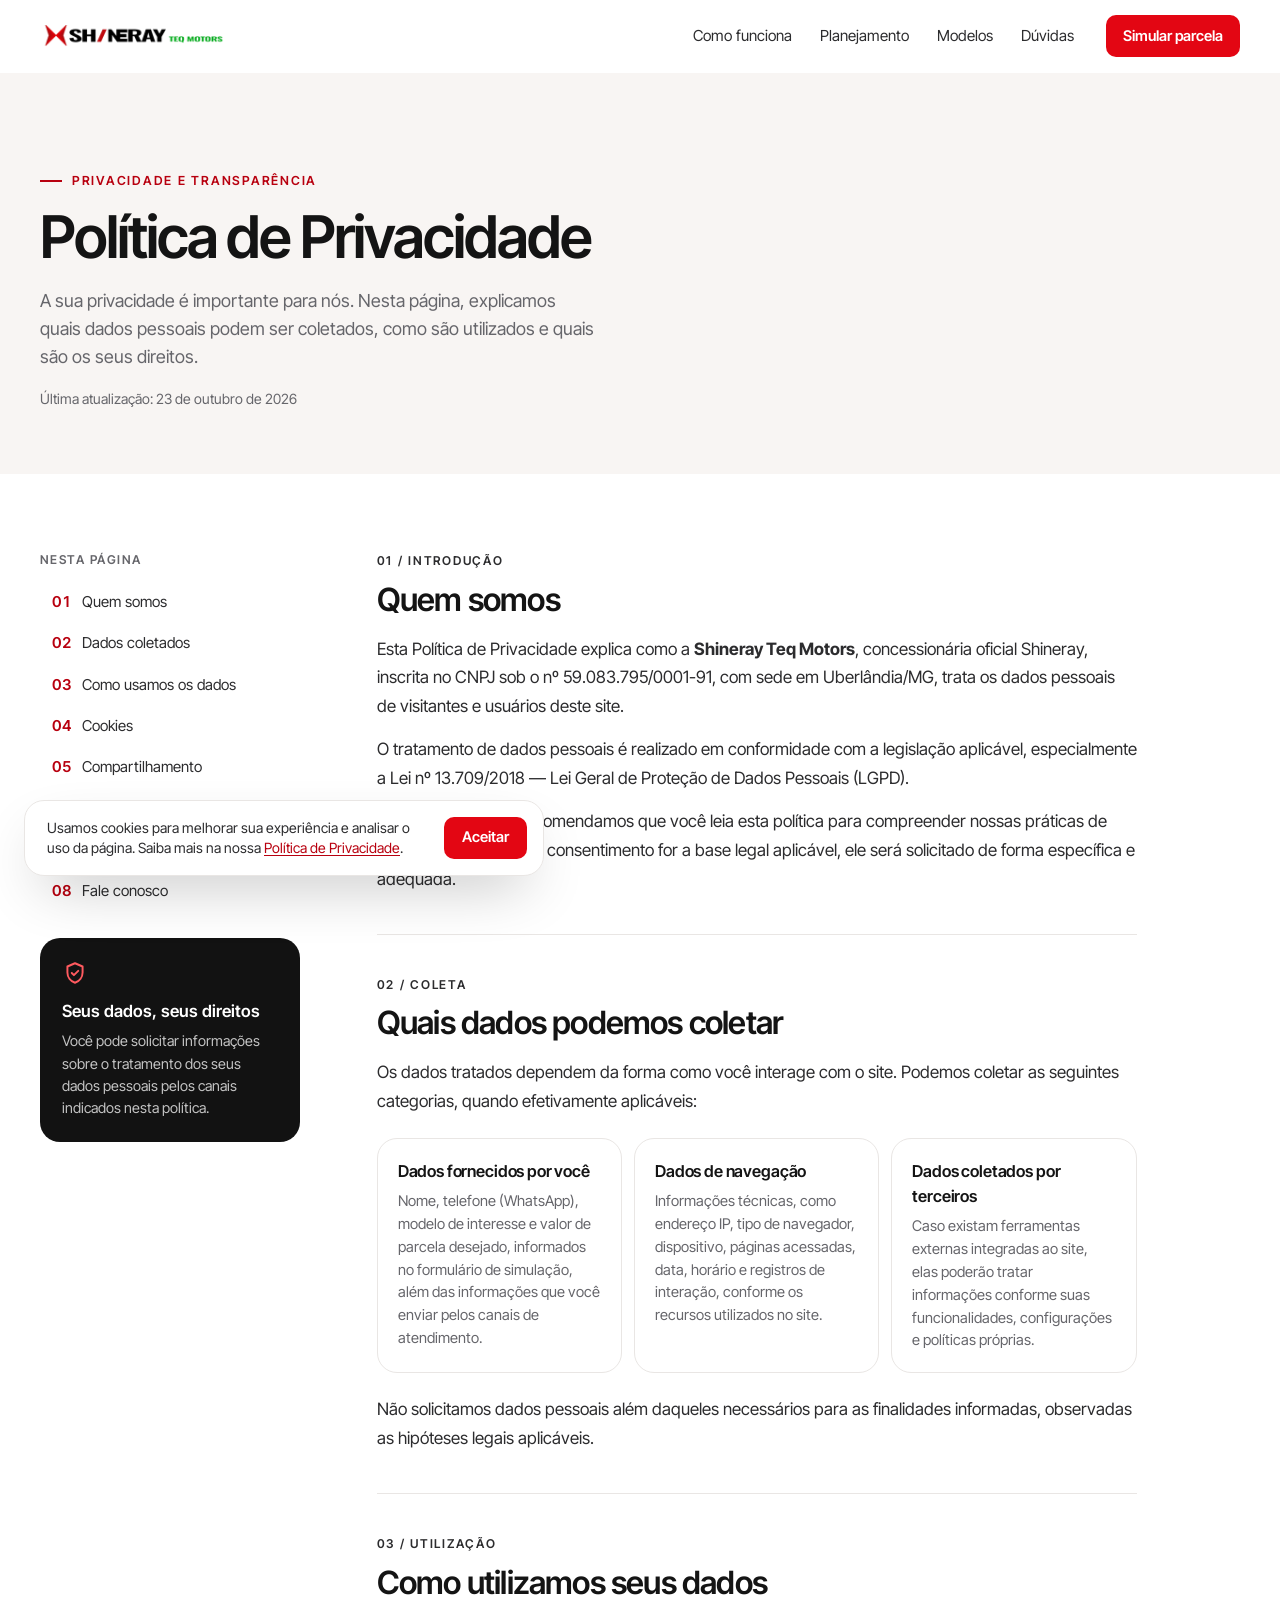
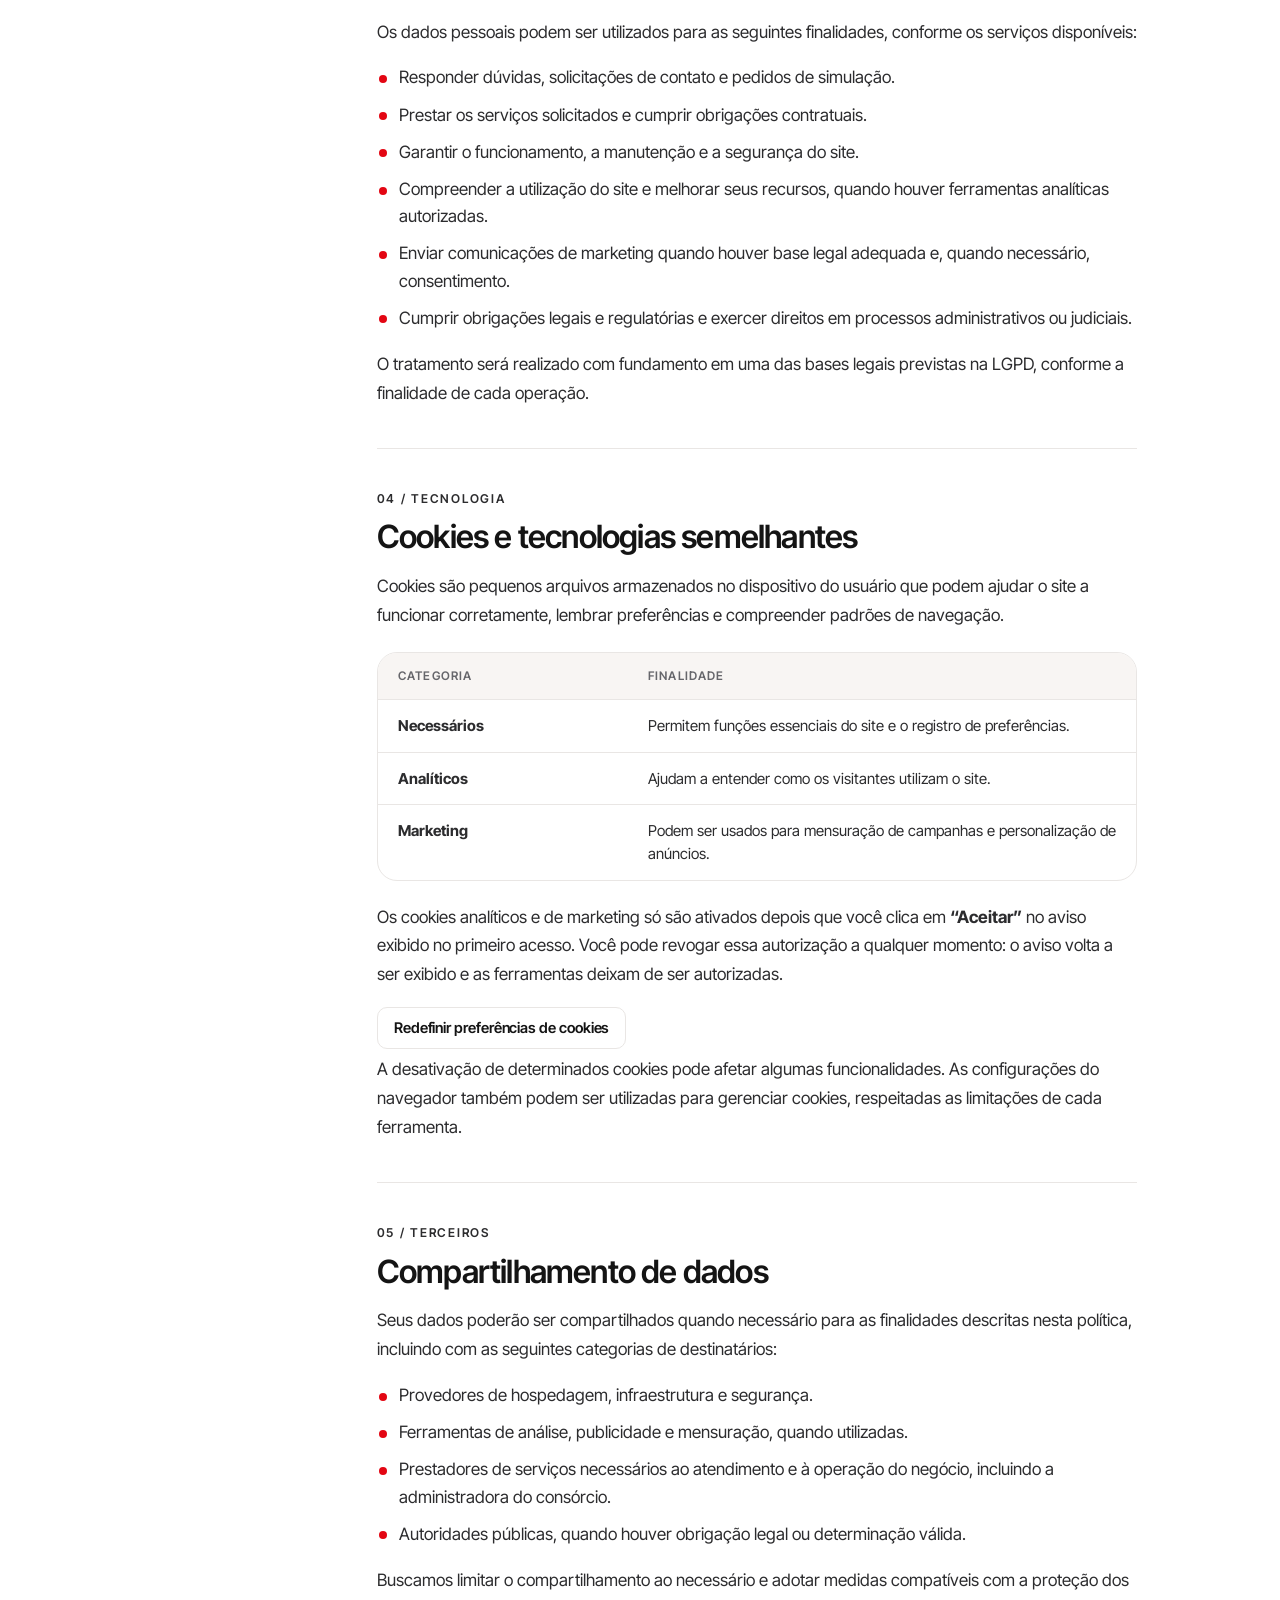
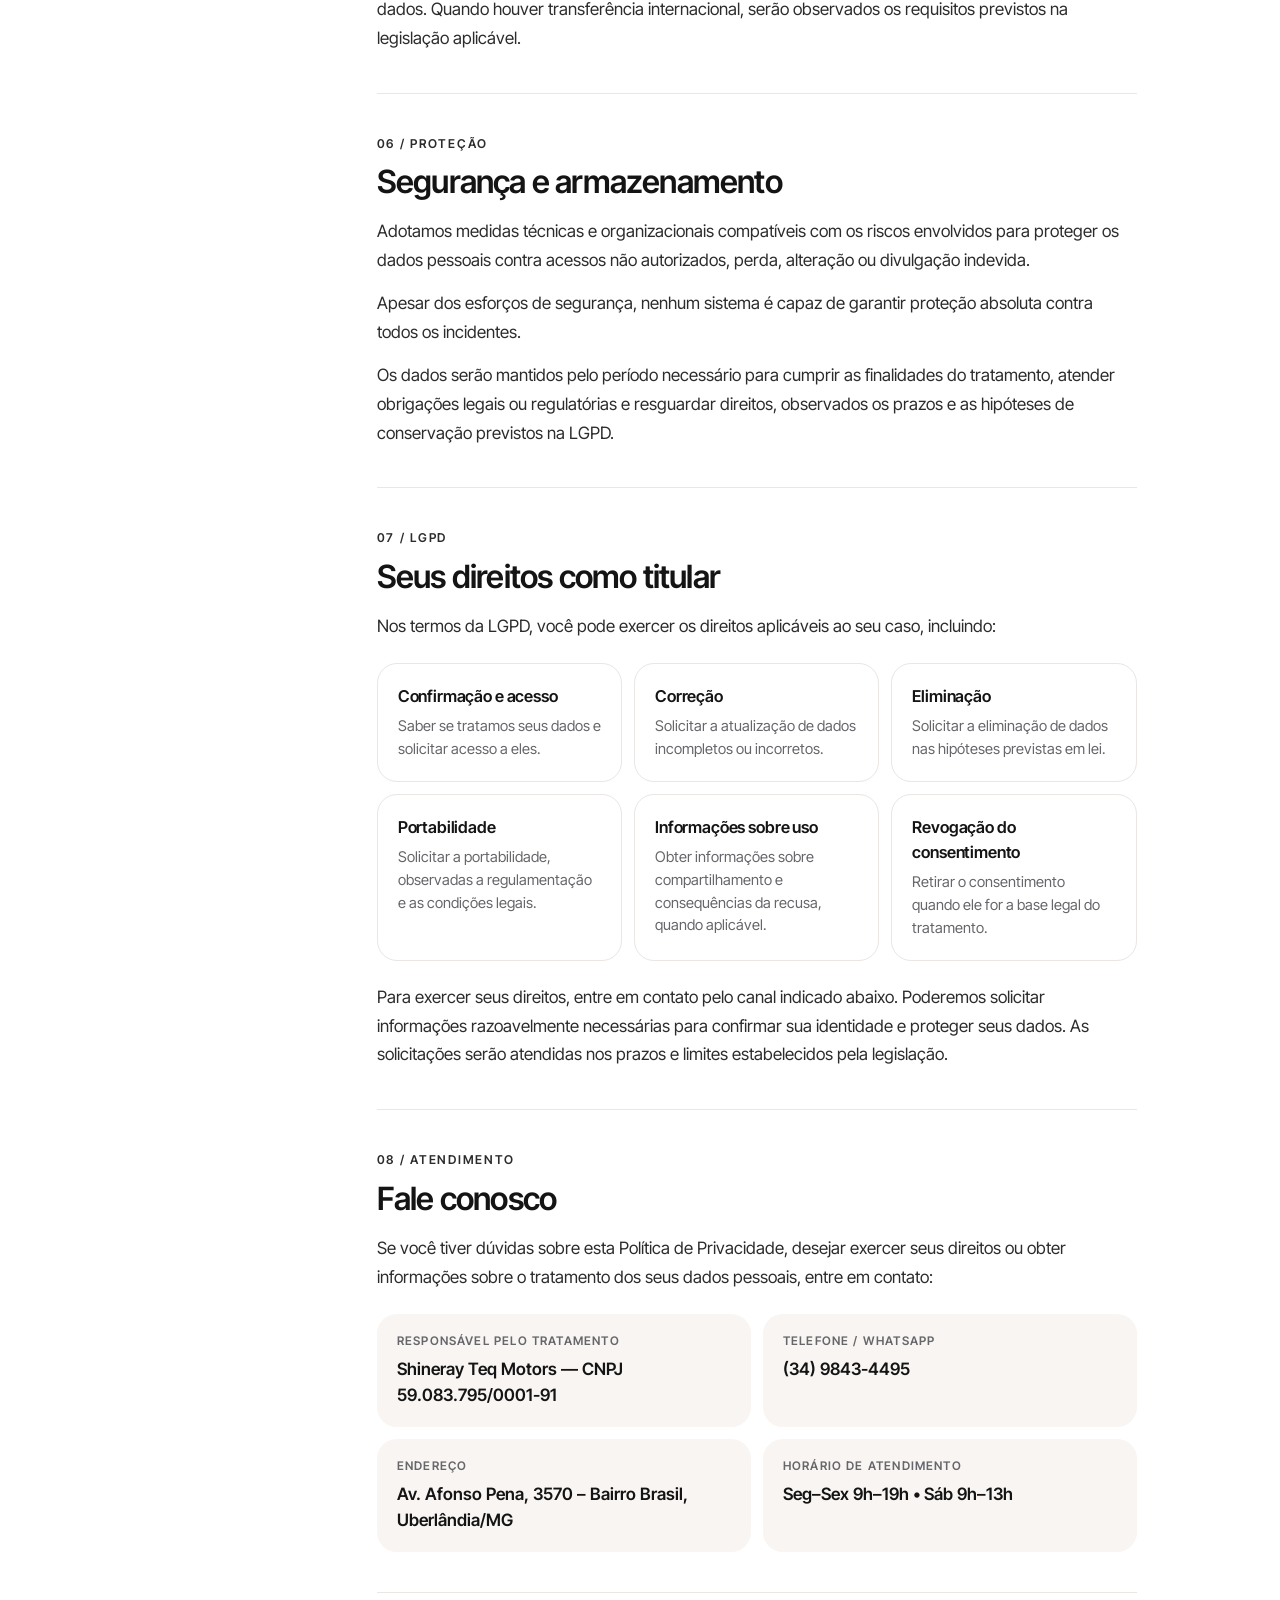
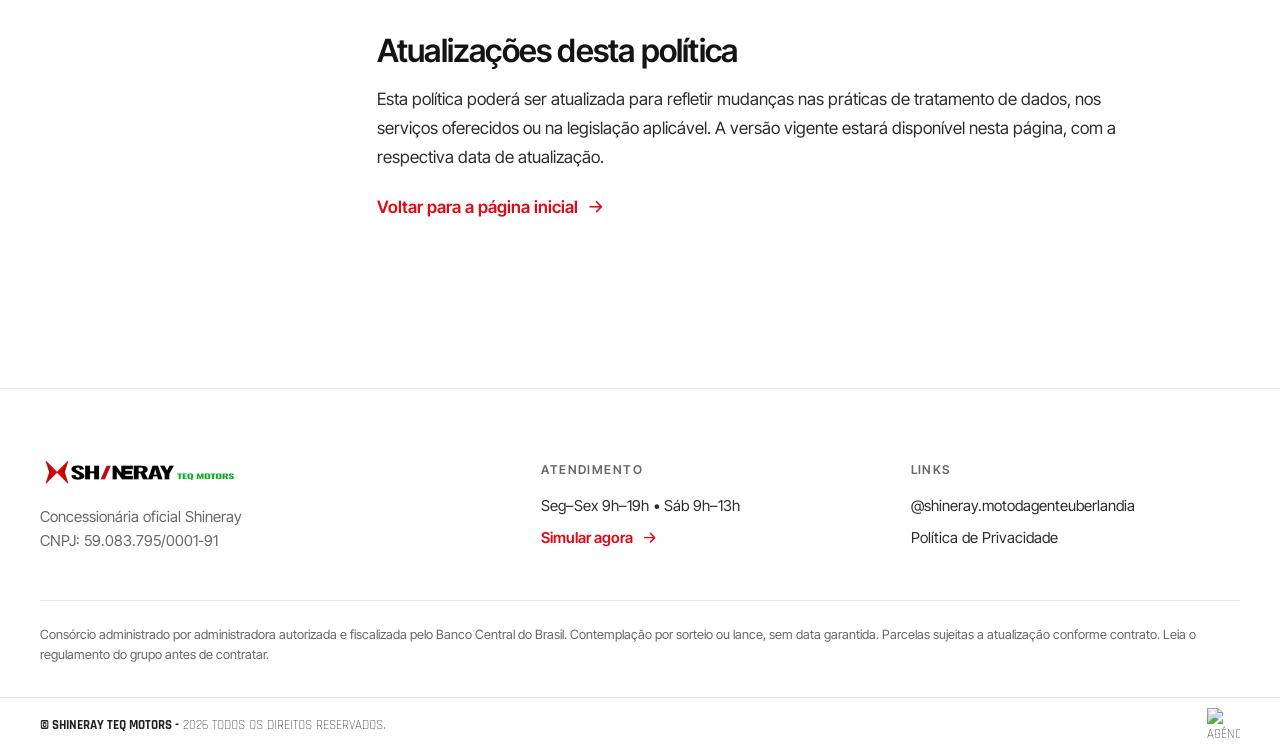
==== commit 045b90d7: "Política de privacidade com o layout da home e aviso de cookies único - Política remontada com heade" ====
--- a/politica-de-privacidade.html
+++ b/politica-de-privacidade.html
@@ -4,1253 +4,330 @@
 <head>
     <meta charset="UTF-8">
     <meta name="viewport" content="width=device-width, initial-scale=1">
-    <meta name="theme-color" content="#ffffff">
+    <meta name="theme-color" content="#121212">
+    <title>Política de Privacidade | Consórcio Shineray</title>
     <meta name="description"
-        content="Planeje sua próxima moto Shineray com um consórcio feito para o seu momento. Simule sua parcela sem compromisso.">
-    <title>Consórcio Shineray | Sua próxima moto começa com um plano</title>
-    <link rel="preconnect" href="https://fonts.googleapis.com">
-    <link rel="preconnect" href="https://fonts.gstatic.com" crossorigin>
-    <link
-        href="https://fonts.googleapis.com/css2?family=Inter:wght@400;500;600;700;800&family=Rajdhani:wght@500;600;700&display=swap"
-        rel="stylesheet">
-    <script src="https://cdn.tailwindcss.com"></script>
-    <link rel="stylesheet" href="./landingpage.css">
-    <link rel="stylesheet" id="teqmotors-main-style-css"
-        href="https://shinerayuberlandiamg.com.br/wp-content/themes/teqmotors/assets/css/main.css?ver=1784284361"
-        media="all">
-
-    <style>
-        body {
-            margin: 0;
-            padding: 0;
-            overflow-x: hidden;
-
-        }
-
-        /* Avoid CLS (Cumulative Layout Shift) for images */
-        img {
-            max-width: 100%;
-            height: auto;
-            display: block;
-        }
-
-        header {
-            background: linear-gradient(180deg, rgba(255, 255, 255, 0.88) 0%, rgba(255, 255, 255, 0.8) 100%);
-
-        }
-
-        /* Container Geral do Header */
-        .header-container.container {
-            display: flex;
-            align-items: center;
-            justify-content: space-between;
-            /* Espalha os 3 blocos principais */
-            padding: 20px 0;
-            width: 95%;
-            max-width: 1300px;
-            /* Alinhe com o tamanho máximo do seu site */
-            margin: 0 auto;
-            box-sizing: border-box;
-        }
-
-        /* 1. Bloco do Logo (Esquerda) */
-        .site-branding {
-            flex-shrink: 0;
-        }
-
-        /* 2. Bloco de Navegação (Centro / Direita) */
-        .main-navigation {
-            display: flex;
-            align-items: center;
-
-        }
-
-        /* Lista de links do WordPress (ul) */
-        .main-navigation ul {
-            display: flex;
-            list-style: none;
-            margin: 0;
-            padding: 0;
-            gap: 30px;
-
-        }
-
-        .main-navigation ul li a {
-            text-decoration: none;
-            font-family: Inter;
-            font-weight: 300;
-            font-size: 13px;
-            line-height: 24px;
-            letter-spacing: 0.35px;
-            text-align: center;
-            color: #18181b;
-            transition: color 0.3s ease;
-        }
-
-        /* Esconde o botão do menu mobile por padrão no desktop */
-        .menu-toggle {
-            display: none;
-        }
-
-        .menu-item-cta-mobile {
-            display: none;
-        }
-
-        /* 3. Bloco de Ações (Direita) */
-        .header-actions {
-            display: flex;
-            align-items: center;
-            gap: 15px;
-            /* Espaço entre o botão de tema e o botão de Contato */
-            flex-shrink: 0;
-        }
-
-        /* Estilo básico do botão parecido com a imagem (opcional) */
-        .btn-cta.btn-header {
-            display: flex;
-            gap: 7px;
-            align-items: center;
-            padding: 7px 16px;
-            border-radius: 50px;
-            /* Bordas bem arredondadas como na imagem */
-            text-decoration: none;
-            font-family: 'Inter';
-            font-weight: 300;
-            font-size: 12px;
-            line-height: 20px;
-            letter-spacing: 0.35px;
-            text-align: center;
-            color: #FFFFFF;
-            background: linear-gradient(90deg, #E7000B 0%, #9F0712 100%);
-
-        }
-
-
-        /* ==========================================
-				RESPONSIVIDADE (MOBILE)
-				========================================== */
-        @media (max-width: 768px) {
-            .site-logo img {
-                width: 160px !important;
-                height: 27px !important;
-            }
-
-            /* Mostra o botão hambúrguer */
-            .menu-toggle {
-                display: flex;
-                flex-direction: column;
-                gap: 5px;
-                background: none;
-                border: none;
-                cursor: pointer;
-            }
-
-            .menu-toggle .bar {
-                width: 25px;
-                height: 3px;
-                background-color: currentColor;
-                /* Pega a cor do texto atual */
-                transition: 0.3s;
-            }
-
-            /* Transforma o menu em uma lista vertical oculta */
-            .nav-menu-wrapper {
-                display: none;
-                position: absolute;
-                top: 100%;
-                left: 0;
-                width: 100%;
-                flex-direction: column;
-                padding: 30px 20px;
-                box-sizing: border-box;
-                background: rgba(10, 10, 12, 0.98);
-                backdrop-filter: blur(10px);
-                -webkit-backdrop-filter: blur(10px);
-                border-bottom: 1px solid rgba(255, 255, 255, 0.08);
-                z-index: 999;
-            }
-
-            .nav-menu-wrapper.active {
-                display: flex;
-            }
-
-            .main-navigation ul {
-                flex-direction: column;
-                gap: 20px;
-                width: 100%;
-            }
-
-            /* Esconde o botão de ações do header no mobile */
-            .header-actions {
-                display: none;
-            }
-
-            /* Mostra o botão dentro do menu hambúrguer */
-            .menu-item-cta-mobile {
-                display: block;
-                width: 100%;
-                margin-top: 10px;
-            }
-
-            .btn-mobile-nav {
-                width: 100%;
-                justify-content: center;
-                box-sizing: border-box;
-            }
-        }
-
-
-        /*hero section*/
-        /* --- Ajuste no Header para sobrepor o Hero (Fixed) --- */
-        .site-header {
-            position: fixed;
-            top: 0;
-            left: 0;
-            width: 100%;
-            z-index: 1000;
-            transition: background 0.3s ease, backdrop-filter 0.3s ease, border-bottom 0.3s ease, box-shadow 0.3s ease;
-        }
-
-        /* Styling when scrolled */
-        .site-header.scrolled {
-            background: rgba(7, 7, 9, 0.85);
-            backdrop-filter: blur(12px);
-            -webkit-backdrop-filter: blur(12px);
-            box-shadow: 0 4px 30px rgba(0, 0, 0, 0.5);
-        }
-
-        /* Smooth padding change on scroll */
-        .site-header .header-container.container {
-            transition: padding 0.3s ease;
-        }
-
-        .site-header.scrolled .header-container.container {
-            padding: 10px 20px;
-        }
-
-        /* --- Hero Section Base --- */
-        .hero-section {
-            position: relative;
-            height: 800px;
-            display: flex;
-            align-items: flex-start;
-            padding-top: 104px;
-            /* Evita que o conteúdo do Hero fique escondido sob o Header */
-            padding-bottom: 60px;
-            color: #ffffff;
-            background-color: #070709;
-            overflow: hidden;
-        }
-
-        .hero-bg-image {
-            position: absolute;
-            top: 0;
-            left: 0;
-            width: 100%;
-            height: 100%;
-            object-fit: cover;
-            object-position: center right;
-            z-index: 0;
-            pointer-events: none;
-        }
-
-        /* Camada escura para garantir leitura do texto */
-        .hero-overlay {
-            position: absolute;
-            top: 0;
-            left: 0;
-            width: 100%;
-            height: 100%;
-            background: linear-gradient(90deg, #070709 0%, rgba(7, 7, 9, 0.9) 50%, rgba(0, 0, 0, 0) 100%);
-            z-index: 1;
-        }
-
-        .hero-container {
-            position: relative;
-            z-index: 2;
-            width: 100%;
-            max-width: 1400px !important;
-            margin: 0 auto;
-            padding: 0 20px;
-            box-sizing: border-box;
-        }
-
-
-
-        /* --- Elementos do Conteúdo --- */
-
-        .hero-badge {
-            display: inline-flex;
-            align-items: center;
-            background: #FFFFFF0D;
-            border: 1px solid #FFFFFF1A;
-            padding: 6px 13px;
-            border-radius: 20px;
-            margin-bottom: 25px;
-
-            font-family: 'Inter';
-            font-weight: 400;
-            font-size: 11px;
-            line-height: 22.75px;
-            letter-spacing: 0.35px;
-
-            color: #FFFFFF;
-        }
-
-        .badge-dot {
-            width: 6px;
-            height: 6px;
-            background-color: #FB2C36;
-            /* Vermelho Shineray */
-            border-radius: 50%;
-            margin-right: 8px;
-            box-shadow: 0px 0px 8px 0px #EF4444CC;
-        }
-
-        .hero-title {
-            font-size: clamp(2.5rem, 5vw, 96px);
-            font-family: 'Inter';
-            font-weight: 700;
-            line-height: 90%;
-            letter-spacing: -4.8px;
-
-            margin: 0 0 30px 0;
-        }
-
-        .text-accent {
-            background: linear-gradient(90deg, #FB2C36 0%, #C10007 100%);
-            -webkit-background-clip: text;
-            -webkit-text-fill-color: transparent;
-            background-clip: text;
-            padding-right: 0.1em;
-            margin-right: -0.1em;
-        }
-
-        .hero-description {
-            font-family: 'Inter';
-            font-weight: 300;
-            font-style: Light;
-            font-size: 23px;
-            color: #9F9FA9;
-            line-height: 100%;
-            letter-spacing: 0px;
-            max-width: 621px;
-            margin-bottom: 84px;
-
-        }
-
-        .hero-description strong {
-            color: #ffffff;
-
-        }
-
-        /* --- Botões (CTAs) --- */
-        .hero-actions-btns {
-            display: flex;
-            gap: 16px;
-            margin: 30px 0;
-            flex-wrap: wrap;
-        }
-
-        .btn-primary,
-        .btn-secondary {
-            padding: 17px 25px;
-            border-radius: 50px;
-            text-decoration: none;
-
-            transition: transform 0.2s, background-color 0.2s;
-            font-family: 'Inter';
-            font-weight: 400;
-            font-size: 14px;
-            color: white;
-            line-height: 100%;
-            letter-spacing: 0.4px;
-            text-transform: uppercase;
-
-        }
-
-        .btn-primary {
-            background: linear-gradient(89.15deg, #E3010C 34.79%, #A10711 99.27%);
-            color: #ffffff;
-            transition: 0.3s ease;
-        }
-
-        .btn-primary:hover {
-            background: linear-gradient(90deg, #9F0712 0%, #3C0004 100%);
-        }
-
-        .btn-secondary {
-            background: transparent;
-            color: #D4D4D8;
-            border: 1px solid #FFFFFF33;
-            font-weight: 500;
-        }
-
-        .btn-secondary:hover {
-            background: #FFFFFF0F;
-            border-color: #FFFFFF33;
-            box-shadow: 0px 4px 4px 0px #00000040;
-
-
-        }
-
-        /* --- Selos / Diferenciais Inferiores --- */
-        .hero-features {
-            display: flex;
-            gap: 23px;
-            flex-wrap: wrap;
-        }
-
-        .feature-item {
-            display: inline-flex;
-            align-items: center;
-            gap: 8px;
-            background: linear-gradient(90deg, rgba(34, 34, 34, 0.4) 40.83%, rgba(0, 0, 0, 0.7) 100%);
-            padding: 4px 16px;
-            border-radius: 9px;
-
-            font-family: 'Inter';
-            font-weight: 400;
-            font-size: 16px;
-            line-height: 20px;
-            letter-spacing: 0px;
-            color: #71717B;
-        }
-
-        .feature-highlight {
-            background: linear-gradient(90deg, #E4010C 40.83%, #810006 76.61%);
-            color: #ffffff;
-
-        }
-
-        .feature-item .icon {
-            width: 16px;
-            height: 16px;
-        }
-
-        .icon-sparkle {
-            color: #e50914;
-        }
-
-        .site-logo img {
-            max-width: 270px;
-        }
-
-        @media(max-width:992px) {
-            .hero-section {
-                min-height: 53vh;
-            }
-        }
-
-        /* --- Responsividade Mobile --- */
-        @media (max-width: 768px) {
-            .hero-section {
-                background-position: 75% center;
-                /* Move a moto ligeiramente para aparecer melhor atrás do texto */
-                padding-top: 112px;
-            }
-
-            .hero-content {
-                max-width: 100%;
-                text-align: left;
-            }
-
-            .hero-actions-btns {
-                flex-direction: column;
-                width: 100%;
-            }
-
-            .btn-primary,
-            .btn-secondary {
-                text-align: center;
-                width: 100%;
-                box-sizing: border-box;
-            }
-        }
-
-        .testimonial-left-overlay {
-            background: linear-gradient(176deg, rgba(241, 241, 241, 0) 20%, rgba(241, 241, 241, 0.9) 90%, #f1f1f1 100%), linear-gradient(0deg, rgba(241, 241, 241, 0.7) 0%, rgba(241, 241, 241, 0) 50%) !important;
-        }
-
-        .testimonial-card-wrapper {
-            background: #f1f1f1 !important;
-        }
-    </style>
+        content="Saiba como a Shineray Teq Motors coleta, utiliza e protege seus dados pessoais na página de consórcio de motos.">
+    <meta name="robots" content="index, follow">
+    <link rel="canonical" href="https://landingpage-shinray.vercel.app/politica-de-privacidade.html">
+
+    <link rel="icon" href="favicon-32.png" sizes="32x32" type="image/png">
+    <link rel="icon" href="favicon.png" sizes="48x48" type="image/png">
+    <link rel="apple-touch-icon" href="apple-touch-icon.png">
+
+    <link rel="preload" href="assets/fonts/inter-tight-latin-var.woff2" as="font" type="font/woff2" crossorigin>
+    <link rel="stylesheet" href="assets/css/style.css?v=3.1.2">
+    <script>document.documentElement.classList.add('js');</script>
 </head>
 
-<body class="landing-page antialiased">
-    <header id="masthead" class="site-header">
-        <div class="header-container container">
-            <div class="site-branding">
-                <a href="https://shinerayuberlandiamg.com.br/" class="site-logo" rel="home">
-                    <img src="./logo-dark.png" alt="Teq Motors" width="334" height="56" fetchpriority="high"
-                        decoding="async">
-                </a>
-            </div>
-
-            <nav id="site-navigation" class="main-navigation">
-                <button class="menu-toggle" aria-controls="primary-menu" aria-expanded="false">
-                    <span class="bar bar-1"></span>
-                    <span class="bar bar-2"></span>
-                    <span class="bar bar-3"></span>
-                </button>
-
-                <div class="nav-menu-wrapper">
-                    <ul id="primary-menu" class="menu">
-                        <li id="menu-item-12"
-                            class="menu-item menu-item-type-custom menu-item-object-custom current-menu-item current_page_item menu-item-12">
-                            <a href="/#a-marca" aria-current="page">A Marca</a>
-                        </li>
-                        <li id="menu-item-14"
-                            class="menu-item menu-item-type-custom menu-item-object-custom current-menu-item current_page_item menu-item-14">
-                            <a href="/#modelos" aria-current="page">Modelos</a>
-                        </li>
-                        <li id="menu-item-15"
-                            class="menu-item menu-item-type-custom menu-item-object-custom current-menu-item current_page_item menu-item-15">
-                            <a href="/#lojas" aria-current="page">Lojas</a>
-                        </li>
-                        <li class="menu-item-cta-mobile"><a href="#contact"
-                                class="btn-cta btn-header btn-mobile-nav"><svg width="16" height="16"
-                                    viewBox="0 0 16 16" fill="none" xmlns="http://www.w3.org/2000/svg">
-                                    <path
-                                        d="M14.6667 11.28V13.28C14.6675 13.4657 14.6294 13.6494 14.555 13.8196C14.4807 13.9897 14.3716 14.1424 14.2348 14.2679C14.0979 14.3934 13.9364 14.489 13.7605 14.5485C13.5847 14.608 13.3983 14.63 13.2134 14.6133C11.1619 14.3904 9.19137 13.6894 7.46004 12.5667C5.84926 11.5431 4.48359 10.1774 3.46004 8.56667C2.33336 6.82747 1.6322 4.84733 1.41337 2.78667C1.39671 2.60231 1.41862 2.41651 1.4777 2.24108C1.53679 2.06566 1.63175 1.90446 1.75655 1.76775C1.88134 1.63103 2.03324 1.5218 2.20256 1.44701C2.37189 1.37222 2.55493 1.33351 2.74004 1.33333H4.74004C5.06357 1.33015 5.37723 1.44472 5.62254 1.65569C5.86786 1.86666 6.02809 2.15963 6.07337 2.48C6.15779 3.12004 6.31434 3.74848 6.54004 4.35333C6.62973 4.59195 6.64915 4.85127 6.59597 5.10059C6.5428 5.3499 6.41928 5.57874 6.24004 5.76L5.39337 6.60667C6.34241 8.2757 7.72434 9.65763 9.39337 10.6067L10.24 9.76C10.4213 9.58076 10.6501 9.45723 10.8994 9.40406C11.1488 9.35089 11.4081 9.3703 11.6467 9.46C12.2516 9.6857 12.88 9.84225 13.52 9.92667C13.8439 9.97235 14.1396 10.1355 14.3511 10.385C14.5625 10.6345 14.6748 10.953 14.6667 11.28Z"
-                                        stroke="white" stroke-width="1.33333" stroke-linecap="round"
-                                        stroke-linejoin="round"></path>
-                                </svg>Contato</a></li>
-                    </ul>
-                </div>
+<body>
+    <svg width="0" height="0" style="position:absolute" aria-hidden="true">
+        <symbol id="i-arrow" viewBox="0 0 24 24"><path d="M5 12h14M13 6l6 6-6 6" fill="none" stroke="currentColor" stroke-width="2" stroke-linecap="round" stroke-linejoin="round"/></symbol>
+        <symbol id="i-shield" viewBox="0 0 24 24"><path d="M12 3l7 3v5.5c0 4.4-3 8.1-7 9.5-4-1.4-7-5.1-7-9.5V6l7-3Z" fill="none" stroke="currentColor" stroke-width="1.8" stroke-linejoin="round"/><path d="M9 12l2 2 4-4" fill="none" stroke="currentColor" stroke-width="1.8" stroke-linecap="round" stroke-linejoin="round"/></symbol>
+    </svg>
+
+    <a class="skip-link" href="#conteudo">Pular para o conteúdo</a>
+
+    <!-- Header (mesmo da home; links apontam para as seções da home) -->
+    <header class="site-header" id="topo">
+        <div class="container header-inner">
+            <a href="index.html" class="brand" aria-label="Shineray Teq Motors — página inicial">
+                <img src="assets/img/logo-dark.webp" alt="Shineray Teq Motors" width="400" height="48">
+            </a>
+            <nav class="main-nav" aria-label="Principal">
+                <a href="index.html#como-funciona">Como funciona</a>
+                <a href="index.html#planejamento">Planejamento</a>
+                <a href="index.html#modelos">Modelos</a>
+                <a href="index.html#duvidas">Dúvidas</a>
             </nav>
-
             <div class="header-actions">
-
-                <a href="https://wa.me/5534984424404?text=Ol%C3%A1%2C%20estou%20interessado%28a%29%20em%20saber%20mais%20sobre%20as%20motos%20que%20voc%C3%AAs%20t%C3%AAm%20dispon%C3%ADveis."
-                    target="_blank" class="btn-cta btn-header" onclick="dataLayer.push({'event': 'clique_whatsapp'});">
-                    <svg xmlns="http://www.w3.org/2000/svg" version="1.1" xmlns:xlink="http://www.w3.org/1999/xlink"
-                        width="13" height="13" x="0" y="0" viewBox="0 0 682 682.667"
-                        style="enable-background:new 0 0 512 512" xml:space="preserve" class="">
-                        <g>
-                            <path fill-rule="evenodd"
-                                d="M544.387 93.008C484.512 33.063 404.883.035 320.05 0 145.246 0 2.98 142.262 2.91 317.113c-.024 55.895 14.577 110.457 42.331 158.551L.25 640l168.121-44.102c46.324 25.27 98.477 38.586 151.55 38.602h.134c174.785 0 317.066-142.273 317.132-317.133.036-84.742-32.921-164.418-92.8-224.36zM320.05 580.94h-.11c-47.296-.02-93.683-12.73-134.16-36.742l-9.62-5.715-99.766 26.172 26.628-97.27-6.27-9.972c-26.386-41.969-40.32-90.476-40.296-140.281.055-145.332 118.305-263.57 263.7-263.57 70.406.023 136.59 27.476 186.355 77.3s77.156 116.051 77.133 186.485C583.582 462.69 465.34 580.94 320.05 580.94zm144.586-197.418c-7.922-3.968-46.883-23.132-54.149-25.78-7.258-2.645-12.547-3.962-17.824 3.968-5.285 7.93-20.469 25.781-25.094 31.066-4.625 5.29-9.242 5.953-17.168 1.985-7.925-3.965-33.457-12.336-63.726-39.332-23.555-21.012-39.457-46.961-44.082-54.89-4.617-7.938-.04-11.813 3.476-16.173 8.578-10.652 17.168-21.82 19.809-27.105 2.644-5.29 1.32-9.918-.664-13.883-1.977-3.965-17.824-42.969-24.426-58.84-6.437-15.445-12.965-13.36-17.832-13.601-4.617-.231-9.902-.278-15.187-.278-5.282 0-13.868 1.98-21.133 9.918-7.262 7.934-27.73 27.102-27.73 66.106s28.394 76.683 32.355 81.972c3.96 5.29 55.879 85.328 135.367 119.649 18.906 8.172 33.664 13.043 45.176 16.695 18.984 6.031 36.254 5.18 49.91 3.14 15.226-2.277 46.879-19.171 53.488-37.68 6.602-18.51 6.602-34.374 4.617-37.683-1.976-3.304-7.261-5.285-15.183-9.254zm0 0"
-                                fill="currentColor" opacity="1" data-original="#000000" class=""></path>
-                        </g>
-                    </svg>
-
-                    Contato</a>
+                <a class="btn btn-primary btn-sm" href="index.html#simular">Simular parcela</a>
             </div>
         </div>
     </header>
 
-    <main class="bg-white text-[#18181b]">
+    <main id="conteudo">
         <!-- Introdução -->
-        <section class="border-b border-zinc-200">
-            <div class="mx-auto max-w-7xl px-5 py-14 sm:px-8 sm:py-20 lg:px-10">
-                <div class="max-w-3xl">
-                    <span
-                        class="inline-flex items-center gap-2 rounded-full border border-red-100 bg-red-50 px-3 py-1.5 text-xs font-semibold uppercase tracking-wider text-[#E7000B]">
-                        <span class="h-1.5 w-1.5 rounded-full bg-[#E7000B]"></span>
-                        Privacidade e transparência
-                    </span>
-
-                    <h1 class="mt-6 text-3xl font-bold tracking-tight sm:text-4xl lg:text-5xl">
-                        Política de Privacidade
-                    </h1>
-
-                    <p class="mt-5 max-w-2xl text-base leading-8 text-[#71717B] sm:text-lg">
-                        A sua privacidade é importante para nós. Nesta página,
-                        explicamos quais dados pessoais podem ser coletados,
-                        como são utilizados e quais são os seus direitos.
-                    </p>
-
-                    <p class="mt-6 text-sm text-[#71717B]">
-                        Última atualização: [dia/mês/ano]
-                    </p>
-                </div>
+        <section class="legal-hero" aria-labelledby="legal-title">
+            <div class="container">
+                <p class="eyebrow">Privacidade e transparência</p>
+                <h1 id="legal-title" class="display-lg">Política de Privacidade</h1>
+                <p class="lead">A sua privacidade é importante para nós. Nesta página, explicamos quais dados pessoais
+                    podem ser coletados, como são utilizados e quais são os seus direitos.</p>
+                <p class="legal-updated">Última atualização: 23 de outubro de 2026</p>
             </div>
         </section>
 
-        <!-- Conteúdo -->
-        <section
-            class="mx-auto grid max-w-7xl gap-12 px-5 py-12 sm:px-8 sm:py-16 lg:grid-cols-[260px_minmax(0,1fr)] lg:gap-20 lg:px-10">
-
-            <!-- Navegação lateral -->
-            <aside class="h-fit lg:sticky lg:top-8">
-                <p class="mb-4 text-xs font-bold uppercase tracking-widest text-[#71717B]">
-                    Nesta página
-                </p>
-
-                <nav class="flex flex-col gap-1 text-sm">
-                    <a href="#responsavel"
-                        class="rounded-lg border-l-2 border-[#E7000B] bg-red-50 px-4 py-2.5 font-semibold text-[#18181b]">
-                        01. Quem somos
-                    </a>
-                    <a href="#dados"
-                        class="rounded-lg border-l-2 border-transparent px-4 py-2.5 text-[#71717B] transition hover:border-zinc-300 hover:bg-zinc-50 hover:text-[#18181b]">
-                        02. Dados coletados
-                    </a>
-                    <a href="#finalidades"
-                        class="rounded-lg border-l-2 border-transparent px-4 py-2.5 text-[#71717B] transition hover:border-zinc-300 hover:bg-zinc-50 hover:text-[#18181b]">
-                        03. Como usamos os dados
-                    </a>
-                    <a href="#cookies"
-                        class="rounded-lg border-l-2 border-transparent px-4 py-2.5 text-[#71717B] transition hover:border-zinc-300 hover:bg-zinc-50 hover:text-[#18181b]">
-                        04. Cookies
-                    </a>
-                    <a href="#compartilhamento"
-                        class="rounded-lg border-l-2 border-transparent px-4 py-2.5 text-[#71717B] transition hover:border-zinc-300 hover:bg-zinc-50 hover:text-[#18181b]">
-                        05. Compartilhamento
-                    </a>
-                    <a href="#seguranca"
-                        class="rounded-lg border-l-2 border-transparent px-4 py-2.5 text-[#71717B] transition hover:border-zinc-300 hover:bg-zinc-50 hover:text-[#18181b]">
-                        06. Segurança e retenção
-                    </a>
-                    <a href="#direitos"
-                        class="rounded-lg border-l-2 border-transparent px-4 py-2.5 text-[#71717B] transition hover:border-zinc-300 hover:bg-zinc-50 hover:text-[#18181b]">
-                        07. Seus direitos
-                    </a>
-                    <a href="#contato"
-                        class="rounded-lg border-l-2 border-transparent px-4 py-2.5 text-[#71717B] transition hover:border-zinc-300 hover:bg-zinc-50 hover:text-[#18181b]">
-                        08. Fale conosco
-                    </a>
+        <div class="container legal-layout">
+            <!-- Navegação -->
+            <aside class="legal-aside">
+                <nav class="legal-nav" aria-label="Seções desta política">
+                    <p class="legal-nav-title">Nesta página</p>
+                    <a href="#responsavel"><span>01</span> Quem somos</a>
+                    <a href="#dados"><span>02</span> Dados coletados</a>
+                    <a href="#finalidades"><span>03</span> Como usamos os dados</a>
+                    <a href="#cookies"><span>04</span> Cookies</a>
+                    <a href="#compartilhamento"><span>05</span> Compartilhamento</a>
+                    <a href="#seguranca"><span>06</span> Segurança e retenção</a>
+                    <a href="#direitos"><span>07</span> Seus direitos</a>
+                    <a href="#contato"><span>08</span> Fale conosco</a>
                 </nav>
-
-                <div class="mt-8 rounded-xl border border-zinc-200 bg-zinc-50 p-5">
-                    <div
-                        class="mb-3 flex h-9 w-9 items-center justify-center rounded-lg bg-white text-[#E7000B] shadow-sm">
-                        <svg xmlns="http://www.w3.org/2000/svg" width="19" height="19" viewBox="0 0 24 24" fill="none"
-                            stroke="currentColor" stroke-width="1.8" stroke-linecap="round" stroke-linejoin="round">
-                            <path d="M12 22s8-4 8-11V5l-8-3-8 3v6c0 7 8 11 8 11z" />
-                            <path d="m9 12 2 2 4-4" />
-                        </svg>
-                    </div>
-                    <h2 class="text-sm font-bold">Seus dados, seus direitos</h2>
-                    <p class="mt-2 text-sm leading-6 text-[#71717B]">
-                        Você pode solicitar informações sobre o tratamento
-                        dos seus dados pessoais pelos canais indicados nesta política.
-                    </p>
+                <div class="legal-aside-card">
+                    <svg class="ico"><use href="#i-shield" /></svg>
+                    <p class="legal-aside-title">Seus dados, seus direitos</p>
+                    <p>Você pode solicitar informações sobre o tratamento dos seus dados pessoais pelos canais indicados
+                        nesta política.</p>
                 </div>
             </aside>
 
             <!-- Texto jurídico -->
-            <article class="min-w-0 max-w-3xl">
-
-                <section id="responsavel" class="scroll-mt-8 pb-10">
-                    <span class="text-xs font-bold tracking-widest text-[#E7000B]">01 / INTRODUÇÃO</span>
-                    <h2 class="mt-2 text-2xl font-bold tracking-tight">Quem somos</h2>
-
-                    <p class="mt-4 leading-8 text-[#71717B]">
-                        Esta Política de Privacidade explica como a
-                        <strong class="font-semibold text-[#18181b]">[nome da empresa]</strong>,
-                        inscrita no CNPJ sob o nº [CNPJ], com sede em
-                        [endereço ou cidade/UF], trata os dados pessoais de
-                        visitantes e usuários deste site.
-                    </p>
-
-                    <p class="mt-4 leading-8 text-[#71717B]">
-                        O tratamento de dados pessoais é realizado em conformidade
-                        com a legislação aplicável, especialmente a Lei nº
-                        13.709/2018 — Lei Geral de Proteção de Dados Pessoais (LGPD).
-                    </p>
-
-                    <p class="mt-4 leading-8 text-[#71717B]">
-                        Ao utilizar este site, recomendamos que você leia esta
-                        política para compreender nossas práticas de privacidade.
-                        Quando o consentimento for a base legal aplicável, ele será
-                        solicitado de forma específica e adequada.
-                    </p>
-                </section>
-
-                <div class="border-t border-zinc-200"></div>
-
-                <section id="dados" class="scroll-mt-8 py-10">
-                    <span class="text-xs font-bold tracking-widest text-[#E7000B]">02 / COLETA</span>
-                    <h2 class="mt-2 text-2xl font-bold tracking-tight">Quais dados podemos coletar</h2>
-
-                    <p class="mt-4 leading-8 text-[#71717B]">
-                        Os dados tratados dependem da forma como você interage
-                        com o site. Podemos coletar as seguintes categorias,
-                        quando efetivamente aplicáveis:
-                    </p>
-
-                    <div class="mt-6 space-y-4">
-                        <div class="rounded-xl border border-zinc-200 p-5">
-                            <h3 class="font-bold">Dados fornecidos por você</h3>
-                            <p class="mt-2 text-sm leading-7 text-[#71717B]">
-                                Nome, telefone, endereço de e-mail e outras
-                                informações que você informar voluntariamente
-                                em formulários de contato, solicitações de orçamento
-                                ou canais de atendimento.
-                            </p>
-                        </div>
-
-                        <div class="rounded-xl border border-zinc-200 p-5">
-                            <h3 class="font-bold">Dados de navegação</h3>
-                            <p class="mt-2 text-sm leading-7 text-[#71717B]">
-                                Informações técnicas, como endereço IP, tipo de
-                                navegador, dispositivo, páginas acessadas, data,
-                                horário e registros de interação, conforme os
-                                recursos utilizados no site.
-                            </p>
-                        </div>
-
-                        <div class="rounded-xl border border-zinc-200 p-5">
-                            <h3 class="font-bold">Dados coletados por terceiros</h3>
-                            <p class="mt-2 text-sm leading-7 text-[#71717B]">
-                                Caso existam ferramentas externas integradas ao site,
-                                elas poderão tratar informações conforme suas
-                                funcionalidades, configurações e políticas próprias.
-                            </p>
+            <article class="legal-article">
+                <section id="responsavel" class="legal-section">
+                    <p class="legal-kicker">01 / Introdução</p>
+                    <h2>Quem somos</h2>
+                    <p>Esta Política de Privacidade explica como a <strong>Shineray Teq Motors</strong>, concessionária
+                        oficial Shineray, inscrita no CNPJ sob o nº 59.083.795/0001-91, com sede em Uberlândia/MG, trata
+                        os dados pessoais de visitantes e usuários deste site.</p>
+                    <p>O tratamento de dados pessoais é realizado em conformidade com a legislação aplicável,
+                        especialmente a Lei nº 13.709/2018 — Lei Geral de Proteção de Dados Pessoais (LGPD).</p>
+                    <p>Ao utilizar este site, recomendamos que você leia esta política para compreender nossas práticas
+                        de privacidade. Quando o consentimento for a base legal aplicável, ele será solicitado de forma
+                        específica e adequada.</p>
+                </section>
+
+                <section id="dados" class="legal-section">
+                    <p class="legal-kicker">02 / Coleta</p>
+                    <h2>Quais dados podemos coletar</h2>
+                    <p>Os dados tratados dependem da forma como você interage com o site. Podemos coletar as seguintes
+                        categorias, quando efetivamente aplicáveis:</p>
+                    <div class="legal-cards">
+                        <div class="legal-card">
+                            <h3>Dados fornecidos por você</h3>
+                            <p>Nome, telefone (WhatsApp), modelo de interesse e valor de parcela desejado, informados no
+                                formulário de simulação, além das informações que você enviar pelos canais de
+                                atendimento.</p>
+                        </div>
+                        <div class="legal-card">
+                            <h3>Dados de navegação</h3>
+                            <p>Informações técnicas, como endereço IP, tipo de navegador, dispositivo, páginas acessadas,
+                                data, horário e registros de interação, conforme os recursos utilizados no site.</p>
+                        </div>
+                        <div class="legal-card">
+                            <h3>Dados coletados por terceiros</h3>
+                            <p>Caso existam ferramentas externas integradas ao site, elas poderão tratar informações
+                                conforme suas funcionalidades, configurações e políticas próprias.</p>
                         </div>
                     </div>
-
-                    <p class="mt-5 text-sm leading-7 text-[#71717B]">
-                        Não solicitamos dados pessoais além daqueles necessários
-                        para as finalidades informadas, observadas as hipóteses
-                        legais aplicáveis.
-                    </p>
-                </section>
-
-                <div class="border-t border-zinc-200"></div>
-
-                <section id="finalidades" class="scroll-mt-8 py-10">
-                    <span class="text-xs font-bold tracking-widest text-[#E7000B]">03 / UTILIZAÇÃO</span>
-                    <h2 class="mt-2 text-2xl font-bold tracking-tight">Como utilizamos seus dados</h2>
-
-                    <p class="mt-4 leading-8 text-[#71717B]">
-                        Os dados pessoais podem ser utilizados para as seguintes
-                        finalidades, conforme os serviços disponíveis:
-                    </p>
-
-                    <ul class="mt-5 space-y-3 text-[#71717B]">
-                        <li class="flex gap-3 leading-7">
-                            <span class="mt-2 h-2 w-2 shrink-0 rounded-full bg-[#E7000B]"></span>
-                            Responder dúvidas, solicitações de contato e pedidos de orçamento.
-                        </li>
-                        <li class="flex gap-3 leading-7">
-                            <span class="mt-2 h-2 w-2 shrink-0 rounded-full bg-[#E7000B]"></span>
-                            Prestar os serviços solicitados e cumprir obrigações contratuais.
-                        </li>
-                        <li class="flex gap-3 leading-7">
-                            <span class="mt-2 h-2 w-2 shrink-0 rounded-full bg-[#E7000B]"></span>
-                            Garantir o funcionamento, a manutenção e a segurança do site.
-                        </li>
-                        <li class="flex gap-3 leading-7">
-                            <span class="mt-2 h-2 w-2 shrink-0 rounded-full bg-[#E7000B]"></span>
-                            Compreender a utilização do site e melhorar seus recursos, quando houver ferramentas
-                            analíticas autorizadas.
-                        </li>
-                        <li class="flex gap-3 leading-7">
-                            <span class="mt-2 h-2 w-2 shrink-0 rounded-full bg-[#E7000B]"></span>
-                            Enviar comunicações de marketing quando houver base legal adequada e, quando necessário,
-                            consentimento.
-                        </li>
-                        <li class="flex gap-3 leading-7">
-                            <span class="mt-2 h-2 w-2 shrink-0 rounded-full bg-[#E7000B]"></span>
-                            Cumprir obrigações legais e regulatórias e exercer direitos em processos administrativos ou
-                            judiciais.
-                        </li>
+                    <p>Não solicitamos dados pessoais além daqueles necessários para as finalidades informadas,
+                        observadas as hipóteses legais aplicáveis.</p>
+                </section>
+
+                <section id="finalidades" class="legal-section">
+                    <p class="legal-kicker">03 / Utilização</p>
+                    <h2>Como utilizamos seus dados</h2>
+                    <p>Os dados pessoais podem ser utilizados para as seguintes finalidades, conforme os serviços
+                        disponíveis:</p>
+                    <ul class="legal-list">
+                        <li>Responder dúvidas, solicitações de contato e pedidos de simulação.</li>
+                        <li>Prestar os serviços solicitados e cumprir obrigações contratuais.</li>
+                        <li>Garantir o funcionamento, a manutenção e a segurança do site.</li>
+                        <li>Compreender a utilização do site e melhorar seus recursos, quando houver ferramentas
+                            analíticas autorizadas.</li>
+                        <li>Enviar comunicações de marketing quando houver base legal adequada e, quando necessário,
+                            consentimento.</li>
+                        <li>Cumprir obrigações legais e regulatórias e exercer direitos em processos administrativos ou
+                            judiciais.</li>
                     </ul>
-
-                    <p class="mt-5 leading-8 text-[#71717B]">
-                        O tratamento será realizado com fundamento em uma das bases
-                        legais previstas na LGPD, conforme a finalidade de cada operação.
-                    </p>
-                </section>
-
-                <div class="border-t border-zinc-200"></div>
-
-                <section id="cookies" class="scroll-mt-8 py-10">
-                    <span class="text-xs font-bold tracking-widest text-[#E7000B]">04 / TECNOLOGIA</span>
-                    <h2 class="mt-2 text-2xl font-bold tracking-tight">Cookies e tecnologias semelhantes</h2>
-
-                    <p class="mt-4 leading-8 text-[#71717B]">
-                        Cookies são pequenos arquivos armazenados no dispositivo
-                        do usuário que podem ajudar o site a funcionar corretamente,
-                        lembrar preferências e compreender padrões de navegação.
-                    </p>
-
-                    <div class="mt-6 overflow-hidden rounded-xl border border-zinc-200">
-                        <div
-                            class="grid grid-cols-[minmax(0,0.8fr)_minmax(0,1.5fr)] gap-4 bg-zinc-50 px-5 py-3 text-xs font-bold uppercase tracking-wider text-[#71717B]">
-                            <span>Categoria</span>
-                            <span>Finalidade</span>
-                        </div>
-
-                        <div
-                            class="grid grid-cols-[minmax(0,0.8fr)_minmax(0,1.5fr)] gap-4 border-t border-zinc-200 px-5 py-4 text-sm">
-                            <span class="font-semibold">Necessários</span>
-                            <span class="leading-6 text-[#71717B]">Permitem funções essenciais do site e o registro de
-                                preferências.</span>
-                        </div>
-
-                        <div
-                            class="grid grid-cols-[minmax(0,0.8fr)_minmax(0,1.5fr)] gap-4 border-t border-zinc-200 px-5 py-4 text-sm">
-                            <span class="font-semibold">Analíticos</span>
-                            <span class="leading-6 text-[#71717B]">Ajudam a entender como os visitantes utilizam o
-                                site.</span>
-                        </div>
-
-                        <div
-                            class="grid grid-cols-[minmax(0,0.8fr)_minmax(0,1.5fr)] gap-4 border-t border-zinc-200 px-5 py-4 text-sm">
-                            <span class="font-semibold">Marketing</span>
-                            <span class="leading-6 text-[#71717B]">Podem ser usados para mensuração de campanhas e
-                                personalização de anúncios.</span>
+                    <p>O tratamento será realizado com fundamento em uma das bases legais previstas na LGPD, conforme a
+                        finalidade de cada operação.</p>
+                </section>
+
+                <section id="cookies" class="legal-section">
+                    <p class="legal-kicker">04 / Tecnologia</p>
+                    <h2>Cookies e tecnologias semelhantes</h2>
+                    <p>Cookies são pequenos arquivos armazenados no dispositivo do usuário que podem ajudar o site a
+                        funcionar corretamente, lembrar preferências e compreender padrões de navegação.</p>
+                    <div class="legal-table" role="table" aria-label="Categorias de cookies">
+                        <div class="legal-row legal-row-head" role="row">
+                            <span role="columnheader">Categoria</span><span role="columnheader">Finalidade</span>
+                        </div>
+                        <div class="legal-row" role="row">
+                            <span role="cell"><b>Necessários</b></span>
+                            <span role="cell">Permitem funções essenciais do site e o registro de preferências.</span>
+                        </div>
+                        <div class="legal-row" role="row">
+                            <span role="cell"><b>Analíticos</b></span>
+                            <span role="cell">Ajudam a entender como os visitantes utilizam o site.</span>
+                        </div>
+                        <div class="legal-row" role="row">
+                            <span role="cell"><b>Marketing</b></span>
+                            <span role="cell">Podem ser usados para mensuração de campanhas e personalização de
+                                anúncios.</span>
                         </div>
                     </div>
-
-                    <p class="mt-5 leading-8 text-[#71717B]">
-                        Os cookies não essenciais serão utilizados conforme as
-                        escolhas do usuário e os requisitos legais aplicáveis.
-                        Você pode rever suas preferências pelo mecanismo de
-                        gerenciamento de cookies disponibilizado no site.
-                    </p>
-
-                    <p class="mt-4 leading-8 text-[#71717B]">
-                        A desativação de determinados cookies pode afetar algumas
-                        funcionalidades. As configurações do navegador também
-                        podem ser utilizadas para gerenciar cookies, respeitadas
-                        as limitações de cada ferramenta.
-                    </p>
-                </section>
-
-                <div class="border-t border-zinc-200"></div>
-
-                <section id="compartilhamento" class="scroll-mt-8 py-10">
-                    <span class="text-xs font-bold tracking-widest text-[#E7000B]">05 / TERCEIROS</span>
-                    <h2 class="mt-2 text-2xl font-bold tracking-tight">Compartilhamento de dados</h2>
-
-                    <p class="mt-4 leading-8 text-[#71717B]">
-                        Seus dados poderão ser compartilhados quando necessário
-                        para as finalidades descritas nesta política, incluindo
-                        com as seguintes categorias de destinatários:
-                    </p>
-
-                    <ul class="mt-5 space-y-3 text-[#71717B]">
-                        <li class="flex gap-3 leading-7">
-                            <span class="mt-2 h-2 w-2 shrink-0 rounded-full bg-[#E7000B]"></span>
-                            Provedores de hospedagem, infraestrutura e segurança.
-                        </li>
-                        <li class="flex gap-3 leading-7">
-                            <span class="mt-2 h-2 w-2 shrink-0 rounded-full bg-[#E7000B]"></span>
-                            Ferramentas de análise, publicidade e mensuração, quando utilizadas.
-                        </li>
-                        <li class="flex gap-3 leading-7">
-                            <span class="mt-2 h-2 w-2 shrink-0 rounded-full bg-[#E7000B]"></span>
-                            Prestadores de serviços necessários ao atendimento e à operação do negócio.
-                        </li>
-                        <li class="flex gap-3 leading-7">
-                            <span class="mt-2 h-2 w-2 shrink-0 rounded-full bg-[#E7000B]"></span>
-                            Autoridades públicas, quando houver obrigação legal ou determinação válida.
-                        </li>
+                    <p>Os cookies analíticos e de marketing só são ativados depois que você clica em <b>“Aceitar”</b> no
+                        aviso exibido no primeiro acesso. Você pode revogar essa autorização a qualquer momento: o aviso
+                        volta a ser exibido e as ferramentas deixam de ser autorizadas.</p>
+                    <button type="button" class="btn btn-ghost btn-sm legal-reset" data-cookie-reset>Redefinir
+                        preferências de cookies</button>
+                    <p>A desativação de determinados cookies pode afetar algumas funcionalidades. As configurações do
+                        navegador também podem ser utilizadas para gerenciar cookies, respeitadas as limitações de cada
+                        ferramenta.</p>
+                </section>
+
+                <section id="compartilhamento" class="legal-section">
+                    <p class="legal-kicker">05 / Terceiros</p>
+                    <h2>Compartilhamento de dados</h2>
+                    <p>Seus dados poderão ser compartilhados quando necessário para as finalidades descritas nesta
+                        política, incluindo com as seguintes categorias de destinatários:</p>
+                    <ul class="legal-list">
+                        <li>Provedores de hospedagem, infraestrutura e segurança.</li>
+                        <li>Ferramentas de análise, publicidade e mensuração, quando utilizadas.</li>
+                        <li>Prestadores de serviços necessários ao atendimento e à operação do negócio, incluindo a
+                            administradora do consórcio.</li>
+                        <li>Autoridades públicas, quando houver obrigação legal ou determinação válida.</li>
                     </ul>
-
-                    <p class="mt-5 leading-8 text-[#71717B]">
-                        Buscamos limitar o compartilhamento ao necessário e adotar
-                        medidas compatíveis com a proteção dos dados. Quando houver
-                        transferência internacional, serão observados os requisitos
-                        previstos na legislação aplicável.
-                    </p>
-                </section>
-
-                <div class="border-t border-zinc-200"></div>
-
-                <section id="seguranca" class="scroll-mt-8 py-10">
-                    <span class="text-xs font-bold tracking-widest text-[#E7000B]">06 / PROTEÇÃO</span>
-                    <h2 class="mt-2 text-2xl font-bold tracking-tight">Segurança e armazenamento</h2>
-
-                    <p class="mt-4 leading-8 text-[#71717B]">
-                        Adotamos medidas técnicas e organizacionais compatíveis
-                        com os riscos envolvidos para proteger os dados pessoais
-                        contra acessos não autorizados, perda, alteração ou
-                        divulgação indevida.
-                    </p>
-
-                    <p class="mt-4 leading-8 text-[#71717B]">
-                        Apesar dos esforços de segurança, nenhum sistema é capaz
-                        de garantir proteção absoluta contra todos os incidentes.
-                    </p>
-
-                    <p class="mt-4 leading-8 text-[#71717B]">
-                        Os dados serão mantidos pelo período necessário para
-                        cumprir as finalidades do tratamento, atender obrigações
-                        legais ou regulatórias e resguardar direitos, observados
-                        os prazos e as hipóteses de conservação previstos na LGPD.
-                    </p>
-                </section>
-
-                <div class="border-t border-zinc-200"></div>
-
-                <section id="direitos" class="scroll-mt-8 py-10">
-                    <span class="text-xs font-bold tracking-widest text-[#E7000B]">07 / LGPD</span>
-                    <h2 class="mt-2 text-2xl font-bold tracking-tight">Seus direitos como titular</h2>
-
-                    <p class="mt-4 leading-8 text-[#71717B]">
-                        Nos termos da LGPD, você pode exercer os direitos
-                        aplicáveis ao seu caso, incluindo:
-                    </p>
-
-                    <div class="mt-6 grid gap-3 sm:grid-cols-2">
-                        <div class="rounded-xl bg-zinc-50 p-4">
-                            <h3 class="text-sm font-bold">Confirmação e acesso</h3>
-                            <p class="mt-2 text-sm leading-6 text-[#71717B]">
-                                Saber se tratamos seus dados e solicitar acesso a eles.
-                            </p>
-                        </div>
-
-                        <div class="rounded-xl bg-zinc-50 p-4">
-                            <h3 class="text-sm font-bold">Correção</h3>
-                            <p class="mt-2 text-sm leading-6 text-[#71717B]">
-                                Solicitar a atualização de dados incompletos ou incorretos.
-                            </p>
-                        </div>
-
-                        <div class="rounded-xl bg-zinc-50 p-4">
-                            <h3 class="text-sm font-bold">Eliminação</h3>
-                            <p class="mt-2 text-sm leading-6 text-[#71717B]">
-                                Solicitar a eliminação de dados nas hipóteses previstas em lei.
-                            </p>
-                        </div>
-
-                        <div class="rounded-xl bg-zinc-50 p-4">
-                            <h3 class="text-sm font-bold">Portabilidade</h3>
-                            <p class="mt-2 text-sm leading-6 text-[#71717B]">
-                                Solicitar a portabilidade, observadas a regulamentação e as condições legais.
-                            </p>
-                        </div>
-
-                        <div class="rounded-xl bg-zinc-50 p-4">
-                            <h3 class="text-sm font-bold">Informações sobre uso</h3>
-                            <p class="mt-2 text-sm leading-6 text-[#71717B]">
-                                Obter informações sobre compartilhamento e consequências da recusa, quando aplicável.
-                            </p>
-                        </div>
-
-                        <div class="rounded-xl bg-zinc-50 p-4">
-                            <h3 class="text-sm font-bold">Revogação do consentimento</h3>
-                            <p class="mt-2 text-sm leading-6 text-[#71717B]">
-                                Retirar o consentimento quando ele for a base legal do tratamento.
-                            </p>
+                    <p>Buscamos limitar o compartilhamento ao necessário e adotar medidas compatíveis com a proteção dos
+                        dados. Quando houver transferência internacional, serão observados os requisitos previstos na
+                        legislação aplicável.</p>
+                </section>
+
+                <section id="seguranca" class="legal-section">
+                    <p class="legal-kicker">06 / Proteção</p>
+                    <h2>Segurança e armazenamento</h2>
+                    <p>Adotamos medidas técnicas e organizacionais compatíveis com os riscos envolvidos para proteger os
+                        dados pessoais contra acessos não autorizados, perda, alteração ou divulgação indevida.</p>
+                    <p>Apesar dos esforços de segurança, nenhum sistema é capaz de garantir proteção absoluta contra
+                        todos os incidentes.</p>
+                    <p>Os dados serão mantidos pelo período necessário para cumprir as finalidades do tratamento,
+                        atender obrigações legais ou regulatórias e resguardar direitos, observados os prazos e as
+                        hipóteses de conservação previstos na LGPD.</p>
+                </section>
+
+                <section id="direitos" class="legal-section">
+                    <p class="legal-kicker">07 / LGPD</p>
+                    <h2>Seus direitos como titular</h2>
+                    <p>Nos termos da LGPD, você pode exercer os direitos aplicáveis ao seu caso, incluindo:</p>
+                    <div class="legal-cards legal-cards-3">
+                        <div class="legal-card">
+                            <h3>Confirmação e acesso</h3>
+                            <p>Saber se tratamos seus dados e solicitar acesso a eles.</p>
+                        </div>
+                        <div class="legal-card">
+                            <h3>Correção</h3>
+                            <p>Solicitar a atualização de dados incompletos ou incorretos.</p>
+                        </div>
+                        <div class="legal-card">
+                            <h3>Eliminação</h3>
+                            <p>Solicitar a eliminação de dados nas hipóteses previstas em lei.</p>
+                        </div>
+                        <div class="legal-card">
+                            <h3>Portabilidade</h3>
+                            <p>Solicitar a portabilidade, observadas a regulamentação e as condições legais.</p>
+                        </div>
+                        <div class="legal-card">
+                            <h3>Informações sobre uso</h3>
+                            <p>Obter informações sobre compartilhamento e consequências da recusa, quando aplicável.</p>
+                        </div>
+                        <div class="legal-card">
+                            <h3>Revogação do consentimento</h3>
+                            <p>Retirar o consentimento quando ele for a base legal do tratamento.</p>
                         </div>
                     </div>
-
-                    <p class="mt-5 leading-8 text-[#71717B]">
-                        Para exercer seus direitos, entre em contato pelo canal
-                        indicado abaixo. Poderemos solicitar informações
-                        razoavelmente necessárias para confirmar sua identidade
-                        e proteger seus dados. As solicitações serão atendidas
-                        nos prazos e limites estabelecidos pela legislação.
-                    </p>
-                </section>
-
-                <div class="border-t border-zinc-200"></div>
-
-                <section id="contato" class="scroll-mt-8 py-10">
-                    <span class="text-xs font-bold tracking-widest text-[#E7000B]">08 / ATENDIMENTO</span>
-                    <h2 class="mt-2 text-2xl font-bold tracking-tight">Fale conosco</h2>
-
-                    <p class="mt-4 leading-8 text-[#71717B]">
-                        Se você tiver dúvidas sobre esta Política de Privacidade,
-                        desejar exercer seus direitos ou obter informações sobre
-                        o tratamento dos seus dados pessoais, entre em contato:
-                    </p>
-
-                    <div class="mt-6 rounded-2xl border border-zinc-200 p-6 sm:p-8">
-                        <p class="text-sm text-[#71717B]">Responsável pelo tratamento</p>
-                        <p class="mt-1 text-lg font-bold">[Nome da empresa]</p>
-
-                        <div class="mt-6 space-y-4">
-                            <div>
-                                <p class="text-xs font-semibold uppercase tracking-wider text-[#71717B]">
-                                    E-mail
-                                </p>
-                                <a href="mailto:[email-de-privacidade]"
-                                    class="mt-1 inline-block font-medium text-[#18181b] underline decoration-zinc-300 underline-offset-4 transition hover:text-[#E7000B]">
-                                    [email-de-privacidade]
-                                </a>
-                            </div>
-
-                            <div>
-                                <p class="text-xs font-semibold uppercase tracking-wider text-[#71717B]">
-                                    Telefone
-                                </p>
-                                <p class="mt-1 font-medium">[telefone de contato]</p>
-                            </div>
-
-                            <div>
-                                <p class="text-xs font-semibold uppercase tracking-wider text-[#71717B]">
-                                    Endereço
-                                </p>
-                                <p class="mt-1 leading-7 text-[#71717B]">
-                                    [endereço comercial, cidade e estado]
-                                </p>
-                            </div>
-                        </div>
-
-                        <a href="mailto:[email-de-privacidade]"
-                            class="mt-7 inline-flex w-full items-center justify-center gap-2 rounded-xl bg-[#E7000B] px-5 py-3.5 text-sm font-semibold text-white transition hover:bg-red-700 sm:w-auto">
-                            Entrar em contato
-                            <svg xmlns="http://www.w3.org/2000/svg" width="17" height="17" viewBox="0 0 24 24"
-                                fill="none" stroke="currentColor" stroke-width="2" stroke-linecap="round"
-                                stroke-linejoin="round">
-                                <path d="M7 17 17 7M7 7h10v10" />
-                            </svg>
-                        </a>
-                    </div>
-                </section>
-
-                <div class="border-t border-zinc-200"></div>
-
-                <section class="pt-8">
-                    <h2 class="text-lg font-bold">Atualizações desta política</h2>
-                    <p class="mt-3 leading-8 text-[#71717B]">
-                        Esta política poderá ser atualizada para refletir mudanças
-                        nas práticas de tratamento de dados, nos serviços oferecidos
-                        ou na legislação aplicável. A versão vigente estará disponível
-                        nesta página, com a respectiva data de atualização.
-                    </p>
-                </section>
-
+                    <p>Para exercer seus direitos, entre em contato pelo canal indicado abaixo. Poderemos solicitar
+                        informações razoavelmente necessárias para confirmar sua identidade e proteger seus dados. As
+                        solicitações serão atendidas nos prazos e limites estabelecidos pela legislação.</p>
+                </section>
+
+                <section id="contato" class="legal-section">
+                    <p class="legal-kicker">08 / Atendimento</p>
+                    <h2>Fale conosco</h2>
+                    <p>Se você tiver dúvidas sobre esta Política de Privacidade, desejar exercer seus direitos ou obter
+                        informações sobre o tratamento dos seus dados pessoais, entre em contato:</p>
+                    <dl class="legal-contact">
+                        <div>
+                            <dt>Responsável pelo tratamento</dt>
+                            <dd>Shineray Teq Motors — CNPJ 59.083.795/0001-91</dd>
+                        </div>
+                        <div>
+                            <dt>Telefone / WhatsApp</dt>
+                            <dd>(34) 9843-4495</dd>
+                        </div>
+                        <div>
+                            <dt>Endereço</dt>
+                            <dd>Av. Afonso Pena, 3570 – Bairro Brasil, Uberlândia/MG</dd>
+                        </div>
+                        <div>
+                            <dt>Horário de atendimento</dt>
+                            <dd>Seg–Sex 9h–19h • Sáb 9h–13h</dd>
+                        </div>
+                    </dl>
+                </section>
+
+                <section class="legal-section">
+                    <h2>Atualizações desta política</h2>
+                    <p>Esta política poderá ser atualizada para refletir mudanças nas práticas de tratamento de dados,
+                        nos serviços oferecidos ou na legislação aplicável. A versão vigente estará disponível nesta
+                        página, com a respectiva data de atualização.</p>
+                    <a class="link-inline" href="index.html">Voltar para a página inicial <svg class="ico"><use href="#i-arrow" /></svg></a>
+                </section>
             </article>
-        </section>
+        </div>
     </main>
 
-
-    <footer class="site-footer border-t border-zinc-200 bg-white">
-        <div class="footer-container container">
-            <div class="footer-logo-area">
-                <img src="https://shinerayuberlandiamg.com.br/wp-content/themes/teqmotors/assets/img/logo-dark.svg"
-                    alt="Teq Motors" class="footer-logo" width="220" height="37" loading="lazy" decoding="async">
-                <span class="footer-logo-sub">CONCESSIONÁRIA OFICIAL SHINERAY</span>
-            </div>
-
-            <div class="footer-info">
-                <p class="footer-cnpj">CNPJ: 59.083.795/0001-91</p>
-
-                <p class="footer-address">
-                    <svg width="16" height="16" viewBox="0 0 16 16" fill="none" xmlns="http://www.w3.org/2000/svg">
-                        <path
-                            d="M8.40069 14.5323C9.64069 13.4617 13.3334 9.99501 13.3334 6.66634C13.3334 5.25185 12.7715 3.8953 11.7713 2.89511C10.7711 1.89491 9.41451 1.33301 8.00002 1.33301C6.58553 1.33301 5.22898 1.89491 4.22878 2.89511C3.22859 3.8953 2.66669 5.25185 2.66669 6.66664C2.66669 9.99501 6.35935 13.4617 7.59935 14.5323C7.71487 14.6192 7.85549 14.6662 8.00002 14.6662C8.14455 14.6662 8.28517 14.6192 8.40069 14.5323Z"
-                            stroke="#E7000B" stroke-opacity="0.7" stroke-width="1.33333" stroke-linecap="round"
-                            stroke-linejoin="round"></path>
-                        <path
-                            d="M8 8.66699C9.10457 8.66699 10 7.77156 10 6.66699C10 5.56242 9.10457 4.66699 8 4.66699C6.89543 4.66699 6 5.56242 6 6.66699C6 7.77156 6.89543 8.66699 8 8.66699Z"
-                            stroke="#E7000B" stroke-opacity="0.7" stroke-width="1.33333" stroke-linecap="round"
-                            stroke-linejoin="round"></path>
-                    </svg>
-
-                    Av. Afonso Pena, 3570 – Bairro Brasil, Uberlândia - MG
-                </p>
-
-                <p class="footer-hours">
-                    <svg width="16" height="16" viewBox="0 0 16 16" fill="none" xmlns="http://www.w3.org/2000/svg">
-                        <path
-                            d="M7.99998 14.6663C11.6819 14.6663 14.6666 11.6816 14.6666 7.99967C14.6666 4.31778 11.6819 1.33301 7.99998 1.33301C4.31808 1.33301 1.33331 4.31778 1.33331 7.99967C1.33331 11.6816 4.31808 14.6663 7.99998 14.6663Z"
-                            stroke="#E7000B" stroke-opacity="0.7" stroke-width="1.33333" stroke-linecap="round"
-                            stroke-linejoin="round"></path>
-                        <path d="M8 4V8L10.6667 9.33333" stroke="#E7000B" stroke-opacity="0.7" stroke-width="1.33333"
-                            stroke-linecap="round" stroke-linejoin="round"></path>
-                    </svg>
-
-                    Seg–Sex 9h–19h • Sáb 9h–13h
-                </p>
-            </div>
-
-            <div class="footer-social-wrapper">
-                <a href="https://instagram.com/teqmotorsuberlandia" class="footer-social-btn" target="_blank"
-                    rel="noopener noreferrer">
-                    <svg width="20" height="20" viewBox="0 0 24 24" fill="none" stroke="currentColor" stroke-width="2"
-                        stroke-linecap="round" stroke-linejoin="round" class="social-icon">
-                        <rect x="2" y="2" width="20" height="20" rx="5" ry="5"></rect>
-                        <path d="M16 11.37A4 4 0 1 1 12.63 8 4 4 0 0 1 16 11.37z"></path>
-                        <line x1="17.5" y1="6.5" x2="17.51" y2="6.5"></line>
-                    </svg>
-                    @teqmotorsuberlandia </a>
-            </div>
-
-            <div class="footer-privacy">
-                <a href="https://shinerayuberlandiamg.com.br/politica-de-privacidade" class="privacy-link">Política de
-                    Privacidade</a>
-            </div>
-        </div>
-
-        <div class="footer-bottom">
-            <div class="footer-bottom-container container">
-                <p class="copyright">©2026 <strong>Shineray Teq Motors</strong>. Todos os direitos reservados.</p>
-                <a class="logo_agencia" href="https://agenciar8.com.br" target="_blank">
-                    <img data-src="https://agenciar8.com.br/footerlogos/agenciar8.png" alt="Agência R8"
-                        src="https://agenciar8.com.br/footerlogos/agenciar8.png" class="lazyloaded" width="107"
-                        height="30" style="width: auto;">
-                </a>
+    <!-- Rodapé (mesmo da home) -->
+    <footer class="site-footer">
+        <div class="container footer-grid">
+            <div class="footer-brand">
+                <img src="assets/img/logo-dark.webp" alt="Shineray Teq Motors" width="400" height="48" loading="lazy" decoding="async">
+                <p>Concessionária oficial Shineray<br>CNPJ: 59.083.795/0001-91</p>
+            </div>
+            <div>
+                <h3 class="footer-title">Atendimento</h3>
+                <p>Seg–Sex 9h–19h • Sáb 9h–13h</p>
+                <a class="link-inline" href="index.html#simular">Simular agora <svg
+                        class="ico"><use href="#i-arrow" /></svg></a>
+            </div>
+            <div>
+                <h3 class="footer-title">Links</h3>
+                <a href="https://www.instagram.com/shineray.motodagenteuberlandia/" target="_blank" rel="noopener">@shineray.motodagenteuberlandia</a>
+                <a href="politica-de-privacidade.html" aria-current="page">Política de Privacidade</a>
+            </div>
+        </div>
+        <div class="container footer-legal">
+            <p>Consórcio administrado por administradora autorizada e fiscalizada pelo Banco Central do Brasil. Contemplação por sorteio ou lance, sem data garantida. Parcelas sujeitas a
+                atualização conforme contrato. Leia o regulamento do grupo antes de contratar.</p>
+        </div>
+
+        <!-- Assinatura padrão Agência R8 -->
+        <div class="signature is-near">
+            <div class="container signature-content">
+                <div class="store-info">
+                    <strong>© Shineray Teq Motors -</strong>
+                    <span data-year>2026</span> Todos os direitos reservados.
+                </div>
+                <div class="logos">
+                    <a href="https://agenciar8.com.br/" rel="noreferrer" target="_blank">
+                        <span class="tool" data-tip="Design e Implementação">
+                            <img src="https://agenciar8.com.br/footerlogos/agenciar8.png" alt="Agência R8"
+                                width="33" height="34" loading="lazy" decoding="async">
+                        </span>
+                    </a>
+                </div>
             </div>
         </div>
     </footer>
 
-    <!-- Popup -->
-    <div id="cookie-popup"
-        class="fixed bottom-4 left-4 right-4 z-[9999] mx-auto max-w-lg rounded-2xl border border-zinc-200 bg-[#ffffff] p-6 text-[#18181b] shadow-2xl sm:bottom-6 sm:left-auto sm:right-6">
-
-        <!-- Ícone e título -->
-        <div class="mb-4 flex items-start gap-3">
-            <div class="flex h-11 w-11 shrink-0 items-center justify-center rounded-xl bg-red-50 text-[#E7000B]">
-                🍪
-            </div>
-
-            <div class="flex-1">
-                <h2 class="text-lg font-bold tracking-tight text-[#18181b]">
-                    Sua privacidade importa
-                </h2>
-                <p class="mt-1 text-sm leading-relaxed text-[#71717B]">
-                    Utilizamos cookies para melhorar sua experiência,
-                    analisar o tráfego e personalizar conteúdos.
-                    Você decide quais cookies permitir.
-                </p>
-            </div>
-
-            <button id="cookie-close" type="button" aria-label="Fechar aviso de cookies"
-                class="rounded-lg p-1 text-[#71717B] transition hover:bg-zinc-100 hover:text-[#18181b]">
-                ✕
-            </button>
-        </div>
-
-        <!-- Preferências -->
-        <div id="cookie-preferences" class="mb-4 hidden space-y-3 rounded-xl border border-zinc-200 bg-zinc-50 p-4">
-
-            <label class="flex items-center justify-between gap-4 text-sm">
-                <span>
-                    <span class="block font-medium text-[#18181b]">Cookies necessários</span>
-                    <span class="text-xs text-[#71717B]">Essenciais para o site funcionar.</span>
-                </span>
-                <input type="checkbox" checked disabled class="h-4 w-4 accent-[#E7000B]">
-            </label>
-
-            <label class="flex items-center justify-between gap-4 text-sm">
-                <span>
-                    <span class="block font-medium text-[#18181b]">Cookies analíticos</span>
-                    <span class="text-xs text-[#71717B]">Ajudam a entender o uso do site.</span>
-                </span>
-                <input id="cookie-analytics" type="checkbox" class="h-4 w-4 cursor-pointer accent-[#E7000B]">
-            </label>
-
-            <label class="flex items-center justify-between gap-4 text-sm">
-                <span>
-                    <span class="block font-medium text-[#18181b]">Cookies de marketing</span>
-                    <span class="text-xs text-[#71717B]">Permitem personalizar anúncios.</span>
-                </span>
-                <input id="cookie-marketing" type="checkbox" class="h-4 w-4 cursor-pointer accent-[#E7000B]">
-            </label>
-        </div>
-
-        <!-- Botões -->
-        <div class="grid grid-cols-1 gap-2 sm:grid-cols-2">
-          
-            <button id="cookie-accept" type="button"
-                class="rounded-xl bg-[#E7000B] px-4 py-3 text-sm font-semibold text-white transition hover:bg-red-700">
-                Aceitar todos
-            </button>
-
-        
-        </div>
-
-        <!-- Política -->
-        <p class="mt-3 text-xs text-[#71717B]">
-            Saiba mais em nossa
-            <a href="/politica-de-privacidade"
-                class="text-[#18181b] underline decoration-zinc-300 underline-offset-2 hover:text-[#E7000B]">
-                Política de Privacidade
-            </a>.
-        </p>
-    </div>
-
+    <script src="assets/js/config.js?v=3.1.2" defer></script>
+    <script src="assets/js/consent.js?v=3.1.2" defer></script>
     <script>
-        (() => {
-            const popup = document.getElementById('cookie-popup');
-            const preferences = document.getElementById('cookie-preferences');
-            const analytics = document.getElementById('cookie-analytics');
-            const marketing = document.getElementById('cookie-marketing');
-
-            const STORAGE_KEY = 'cookie-consent';
-
-            function closePopup() {
-                popup.classList.add('hidden');
-            }
-
-            function saveConsent(consent) {
-                try {
-                    localStorage.setItem(STORAGE_KEY, JSON.stringify({
-                        necessary: true,
-                        analytics: consent.analytics,
-                        marketing: consent.marketing,
-                        updatedAt: new Date().toISOString()
-                    }));
-
-                    closePopup();
-
-                    // Integre aqui a ativação das ferramentas autorizadas.
-                    window.dispatchEvent(new CustomEvent('cookie-consent-updated', {
-                        detail: consent
-                    }));
-                } catch (error) {
-                    console.error('Não foi possível salvar as preferências:', error);
-                }
-            }
-
-            // Exibe o popup apenas se ainda não houver uma escolha salva.
-            try {
-                const saved = localStorage.getItem(STORAGE_KEY);
-
-                if (saved) {
-                    const consent = JSON.parse(saved);
-
-                    if (consent && consent.necessary === true) {
-                        closePopup();
-                    }
-                }
-            } catch (error) {
-                console.warn('Não foi possível ler o consentimento salvo.');
-            }
-
-            document.getElementById('cookie-accept').addEventListener('click', () => {
-                analytics.checked = true;
-                marketing.checked = true;
-
-                saveConsent({
-                    analytics: true,
-                    marketing: true
-                });
-            });
-
-            document.getElementById('cookie-reject').addEventListener('click', () => {
-                saveConsent({
-                    analytics: false,
-                    marketing: false
-                });
-            });
-
-            document.getElementById('cookie-customize').addEventListener('click', () => {
-                const isHidden = preferences.classList.toggle('hidden');
-
-                document.getElementById('cookie-customize').textContent =
-                    isHidden ? 'Personalizar preferências' : 'Salvar minhas preferências';
-
-                if (!isHidden) {
-                    document.getElementById('cookie-customize').onclick = () => {
-                        saveConsent({
-                            analytics: analytics.checked,
-                            marketing: marketing.checked
-                        });
-                    };
-                } else {
-                    document.getElementById('cookie-customize').onclick = null;
-                }
-            });
-
-            document.getElementById('cookie-close').addEventListener('click', () => {
-                // Fechar não equivale a consentir.
-                closePopup();
-            });
-        })();
+        // Ano do rodapé e borda do header ao rolar (o restante do main.js é específico da home)
+        document.querySelectorAll('[data-year]').forEach((el) => { el.textContent = new Date().getFullYear(); });
+        const header = document.querySelector('.site-header');
+        const onScroll = () => header.classList.toggle('is-scrolled', window.scrollY > 8);
+        window.addEventListener('scroll', onScroll, { passive: true });
+        onScroll();
     </script>
-
-
 </body>
 
-</html>+</html>
--- a/assets/css/style.css
+++ b/assets/css/style.css
@@ -0,0 +1,2815 @@
+/* ==========================================================================
+   Consórcio Shineray — LP v2 (conceito)
+   Sistema visual: fundo branco, tipografia editorial, vermelho Shineray como
+   único acento cromático, cards planos. Inspiração: Jeton (Refero Styles).
+   ========================================================================== */
+
+/* Fonte local (Inter Tight variável, subset latin — OFL) */
+@font-face {
+    font-family: "Inter Tight";
+    font-style: normal;
+    font-weight: 400 700;
+    font-display: swap;
+    src: url("../fonts/inter-tight-latin-var.woff2") format("woff2");
+    unicode-range: U+0000-00FF, U+0131, U+0152-0153, U+02BB-02BC, U+02C6, U+02DA, U+02DC, U+0304, U+0308, U+0329, U+2000-206F, U+20AC, U+2122, U+2191, U+2193, U+2212, U+2215, U+FEFF, U+FFFD;
+}
+
+/* Fallback com métricas próximas para reduzir o deslocamento (CLS) na troca de fonte */
+@font-face {
+    font-family: "Inter Tight Fallback";
+    src: local("Arial"), local("Helvetica Neue"), local("Helvetica");
+    size-adjust: 98%;
+    ascent-override: 98%;
+    descent-override: 24%;
+    line-gap-override: 0%;
+}
+
+:root {
+    --red: #e30613;
+    --red-ink: #b8000f;
+    --red-soft: #fdeceb;
+    --ink: #141414;
+    --ink-2: #2c2c2e;
+    --muted: #66666b;
+    --line: #e9e6e4;
+    --tint: #f8f5f3;
+    --paper: #ffffff;
+    --dark: #121212;
+    --dark-2: #1d1d1f;
+    --ride: #e30613;
+    --wait: #d9d4d1;
+
+    --font: "Inter Tight", "Inter Tight Fallback", system-ui, -apple-system, "Segoe UI", sans-serif;
+
+    --r-sm: 10px;
+    --r-md: 14px;
+    --r-lg: 20px;
+    --r-xl: 28px;
+    --pill: 999px;
+
+    --container: 1200px;
+    --gutter: clamp(16px, 4vw, 40px);
+    --section: clamp(72px, 10vw, 136px);
+
+    --ease: cubic-bezier(.22, .61, .36, 1);
+    --ease-out: cubic-bezier(.16, 1, .3, 1);
+}
+
+*,
+*::before,
+*::after {
+    box-sizing: border-box;
+}
+
+html {
+    scroll-behavior: smooth;
+    scroll-padding-top: 88px;
+    -webkit-text-size-adjust: 100%;
+}
+
+body {
+    margin: 0;
+    background: var(--paper);
+    color: var(--ink);
+    font-family: var(--font);
+    font-size: 17px;
+    line-height: 1.55;
+    -webkit-font-smoothing: antialiased;
+    overflow-x: hidden;
+}
+
+[hidden] {
+    display: none !important;
+}
+
+img {
+    max-width: 100%;
+    height: auto;
+    display: block;
+}
+
+a {
+    color: inherit;
+}
+
+button,
+input,
+select {
+    font: inherit;
+    color: inherit;
+}
+
+h1,
+h2,
+h3,
+h4,
+p {
+    margin: 0;
+}
+
+ul,
+ol {
+    margin: 0;
+    padding: 0;
+    list-style: none;
+}
+
+.ico {
+    width: 1.15em;
+    height: 1.15em;
+    flex: none;
+    display: inline-block;
+    vertical-align: middle;
+}
+
+.container {
+    width: min(var(--container), 100% - 2 * var(--gutter));
+    margin-inline: auto;
+}
+
+.sr-only {
+    position: absolute;
+    width: 1px;
+    height: 1px;
+    overflow: hidden;
+    clip: rect(0 0 0 0);
+    white-space: nowrap;
+}
+
+.skip-link {
+    position: absolute;
+    left: 16px;
+    top: -60px;
+    z-index: 100;
+    background: var(--ink);
+    color: #fff;
+    padding: 10px 16px;
+    border-radius: var(--r-sm);
+}
+
+.skip-link:focus {
+    top: 12px;
+}
+
+:focus-visible {
+    outline: 3px solid color-mix(in srgb, var(--red) 55%, transparent);
+    outline-offset: 3px;
+}
+
+/* ---------- Tipografia ---------- */
+
+.display-xl,
+.display-lg,
+.display-md {
+    font-weight: 600;
+    letter-spacing: -0.035em;
+    text-wrap: balance;
+}
+
+.display-xl {
+    font-size: clamp(2.6rem, 6.2vw, 5.4rem);
+    line-height: .95;
+}
+
+.display-lg {
+    font-size: clamp(2.1rem, 4.6vw, 4rem);
+    line-height: 1;
+}
+
+.display-md {
+    font-size: clamp(1.9rem, 3.6vw, 3rem);
+    line-height: 1.04;
+}
+
+.display-xl em,
+.display-lg em {
+    font-style: normal;
+    color: var(--red);
+}
+
+.h3 {
+    font-size: clamp(1.25rem, 2vw, 1.55rem);
+    font-weight: 600;
+    letter-spacing: -0.02em;
+    line-height: 1.15;
+}
+
+.lead {
+    font-size: clamp(1.05rem, 1.4vw, 1.2rem);
+    color: var(--muted);
+    line-height: 1.55;
+    max-width: 56ch;
+}
+
+.muted {
+    color: var(--muted);
+}
+
+.eyebrow {
+    display: inline-flex;
+    align-items: center;
+    gap: 10px;
+    font-size: .78rem;
+    font-weight: 600;
+    letter-spacing: .14em;
+    text-transform: uppercase;
+    color: var(--red);
+    margin-bottom: 18px;
+}
+
+.eyebrow::before {
+    content: "";
+    width: 22px;
+    height: 2px;
+    background: currentColor;
+}
+
+/* sobre o fundo creme o vermelho padrão fica abaixo de 4,5:1 em texto pequeno */
+.hero-b .eyebrow,
+.section-tint .eyebrow,
+.legal-hero .eyebrow {
+    color: var(--red-ink);
+}
+
+.eyebrow-muted {
+    color: var(--muted);
+    margin-bottom: 8px;
+}
+
+.eyebrow-muted::before {
+    display: none;
+}
+
+.eyebrow-light {
+    color: #ff5a5f;
+}
+
+/* ---------- Botões e links ---------- */
+
+.btn {
+    --h: 54px;
+    display: inline-flex;
+    align-items: center;
+    justify-content: center;
+    gap: 10px;
+    min-height: var(--h);
+    padding: 0 24px;
+    border-radius: var(--r-md);
+    border: 1.5px solid transparent;
+    font-weight: 600;
+    font-size: 1rem;
+    letter-spacing: -0.005em;
+    text-decoration: none;
+    cursor: pointer;
+    transition: background-color .2s var(--ease), color .2s var(--ease), border-color .2s var(--ease), transform .2s var(--ease);
+}
+
+.btn .ico {
+    transition: transform .25s var(--ease);
+}
+
+.btn:hover .ico:last-child {
+    transform: translateX(3px);
+}
+
+.btn:active {
+    transform: scale(.98);
+}
+
+.btn-primary {
+    background: var(--red);
+    color: #fff;
+}
+
+.btn-primary:hover {
+    background: var(--red-ink);
+}
+
+.btn-ghost {
+    background: transparent;
+    border-color: var(--line);
+    color: var(--ink);
+}
+
+.btn-ghost:hover {
+    border-color: var(--ink);
+}
+
+.btn-sm {
+    --h: 42px;
+    padding: 0 16px;
+    font-size: .92rem;
+    border-radius: var(--r-sm);
+}
+
+.btn-block {
+    width: 100%;
+}
+
+.link-inline {
+    display: inline-flex;
+    align-items: center;
+    gap: 8px;
+    font-weight: 600;
+    color: var(--red);
+    text-decoration: none;
+}
+
+.link-inline:hover .ico {
+    transform: translateX(3px);
+}
+
+.link-inline .ico {
+    transition: transform .25s var(--ease);
+}
+
+.link-light {
+    color: #fff;
+}
+
+.link-btn {
+    background: none;
+    border: 0;
+    padding: 0;
+    cursor: pointer;
+    text-decoration: underline;
+    text-underline-offset: 3px;
+    color: inherit;
+    font-size: inherit;
+}
+
+.badge {
+    display: inline-block;
+    padding: 4px 11px;
+    border-radius: var(--pill);
+    font-size: .74rem;
+    font-weight: 600;
+    letter-spacing: .06em;
+    text-transform: uppercase;
+}
+
+.badge-outline {
+    border: 1px solid var(--line);
+    color: var(--muted);
+    background: var(--paper);
+}
+
+/* ---------- Header ---------- */
+
+.site-header {
+    position: sticky;
+    top: 0;
+    z-index: 40;
+    background: rgba(255, 255, 255, .94);
+    backdrop-filter: saturate(1.6) blur(14px);
+    -webkit-backdrop-filter: saturate(1.6) blur(14px);
+    border-bottom: 1px solid transparent;
+    transition: border-color .3s var(--ease);
+}
+
+.site-header.is-scrolled {
+    border-bottom-color: var(--line);
+}
+
+.header-inner {
+    display: flex;
+    align-items: center;
+    gap: 32px;
+    height: 72px;
+}
+
+.brand img {
+    width: 188px;
+}
+
+.main-nav {
+    display: flex;
+    gap: 28px;
+    margin-left: auto;
+}
+
+.main-nav a {
+    text-decoration: none;
+    font-size: .95rem;
+    color: var(--ink-2);
+    position: relative;
+}
+
+.main-nav a::after {
+    content: "";
+    position: absolute;
+    left: 0;
+    right: 0;
+    bottom: -6px;
+    height: 2px;
+    background: var(--red);
+    transform: scaleX(0);
+    transform-origin: left;
+    transition: transform .3s var(--ease);
+}
+
+.main-nav a:hover::after {
+    transform: scaleX(1);
+}
+
+.header-actions {
+    display: flex;
+    align-items: center;
+    gap: 18px;
+}
+/* 3. Por que consórcio: moto em destaque + reforço da proposta */
+.why-grid {
+    display: grid;
+    grid-template-columns: minmax(0, 1.08fr) minmax(0, 1fr);
+    gap: clamp(32px, 5vw, 72px);
+    align-items: center;
+}
+
+.why-copy .lead {
+    margin-top: 24px;
+}
+
+.hero-ctas {
+    display: flex;
+    flex-wrap: wrap;
+    gap: 12px;
+    margin-top: 32px;
+}
+
+.hero-visual {
+    position: relative;
+    aspect-ratio: 5 / 4;
+}
+
+.hero-slab {
+    position: absolute;
+    inset: 18% 0 4% 10%;
+    background: radial-gradient(120% 90% at 85% 10%, #2a2a2c 0%, var(--dark) 60%);
+    border-radius: var(--r-xl);
+    overflow: hidden;
+}
+
+/* Faixas diagonais discretas que remetem ao "chevron" da marca */
+.hero-slab::after {
+    content: "";
+    position: absolute;
+    inset: 0;
+    background:
+        linear-gradient(115deg, transparent 0 62%, var(--red) 62% 68%, transparent 68% 72%, rgba(227, 6, 19, .45) 72% 75%, transparent 75%),
+        repeating-linear-gradient(115deg, transparent 0 46px, rgba(255, 255, 255, .03) 46px 92px);
+}
+
+.hero-moto {
+    position: absolute;
+    left: -2%;
+    bottom: 10%;
+    width: 96%;
+    filter: drop-shadow(0 26px 22px rgba(0, 0, 0, .28));
+    will-change: transform;
+}
+
+.float-chip {
+    position: absolute;
+    background: var(--paper);
+    border-radius: var(--r-lg);
+    padding: 14px 18px;
+    box-shadow: 0 -4px 16px rgba(0, 0, 0, .05), 0 12px 32px rgba(0, 0, 0, .10);
+    font-size: .88rem;
+    line-height: 1.3;
+}
+
+.chip-a {
+    right: 0;
+    top: 0;
+    display: grid;
+    gap: 2px;
+    min-width: 176px;
+}
+
+.chip-label {
+    font-size: .74rem;
+    font-weight: 600;
+    letter-spacing: .1em;
+    text-transform: uppercase;
+    color: var(--muted);
+}
+
+.chip-msg {
+    font-size: 1.05rem;
+    font-weight: 600;
+    letter-spacing: -0.01em;
+    line-height: 1.3;
+    color: var(--ink);
+}
+
+.chip-b {
+    right: 6%;
+    bottom: -18px;
+    display: flex;
+    align-items: center;
+    gap: 12px;
+    font-weight: 600;
+}
+
+.chip-b .ico {
+    width: 34px;
+    height: 34px;
+    padding: 7px;
+    border-radius: 10px;
+    background: var(--red-soft);
+    color: var(--red);
+}
+
+.chip-b small {
+    font-weight: 400;
+    color: var(--muted);
+}
+/* 2b. Destaques: cards que "abraçam" a borda inferior do hero */
+.highlights {
+    background: linear-gradient(var(--tint) 0 50%, var(--paper) 50% 100%);
+}
+
+.highlight-grid {
+    display: grid;
+    grid-template-columns: repeat(4, 1fr);
+    gap: 16px;
+}
+
+.highlight {
+    display: flex;
+    flex-direction: column;
+    gap: 8px;
+    padding: clamp(22px, 2.4vw, 30px);
+    background: var(--paper);
+    border: 1px solid var(--line);
+    border-radius: var(--r-xl);
+    box-shadow: 0 -4px 16px rgba(0, 0, 0, .04), 0 24px 48px -28px rgba(20, 20, 20, .28);
+    transition: transform .35s var(--ease), box-shadow .35s var(--ease);
+}
+
+.highlight:hover {
+    transform: translateY(-4px);
+    box-shadow: 0 -4px 16px rgba(0, 0, 0, .04), 0 30px 56px -26px rgba(20, 20, 20, .34);
+}
+
+.highlight-ico {
+    display: grid;
+    place-items: center;
+    width: 52px;
+    height: 52px;
+    margin-bottom: 14px;
+    border-radius: 16px;
+    background: var(--red-soft);
+    color: var(--red);
+    transition: transform .4s var(--ease);
+}
+
+.highlight:hover .highlight-ico {
+    transform: rotate(-6deg) scale(1.05);
+}
+
+.highlight-ico .ico {
+    width: 24px;
+    height: 24px;
+}
+
+.highlight h3 {
+    font-size: 1.2rem;
+    font-weight: 600;
+    letter-spacing: -0.015em;
+    line-height: 1.2;
+}
+
+.highlight p {
+    color: var(--muted);
+    font-size: .94rem;
+    line-height: 1.45;
+}
+
+.highlight-accent {
+    position: relative;
+    overflow: hidden;
+    background: var(--red);
+    border-color: var(--red);
+    color: #fff;
+}
+
+.highlight-accent::after {
+    content: "";
+    position: absolute;
+    right: -30%;
+    top: 0;
+    bottom: 0;
+    width: 70%;
+    background: linear-gradient(115deg, transparent 0 40%, rgba(255, 255, 255, .12) 40% 52%, transparent 52%);
+    pointer-events: none;
+}
+
+.highlight-num {
+    font-size: clamp(3.2rem, 5vw, 4.4rem);
+    font-weight: 600;
+    letter-spacing: -0.05em;
+    line-height: .9;
+    font-variant-numeric: tabular-nums;
+}
+
+.highlight-accent h3 {
+    font-size: 1.3rem;
+}
+
+.highlight-accent .link-inline {
+    margin-top: auto;
+    padding-top: 10px;
+    position: relative;
+    z-index: 1;
+}
+
+/* 2. Hero: texto + foto da loja inteira + formulário (fundo claro).
+   O espaço inferior é menor porque os cards de destaque "abraçam" a borda da seção. */
+.hero-b {
+    padding: clamp(40px, 6vw, 80px) 0 clamp(48px, 6vw, 72px);
+    background: var(--tint);
+}
+
+.hero-b-grid {
+    display: grid;
+    grid-template-columns: minmax(0, 1.35fr) minmax(0, 1fr);
+    gap: clamp(32px, 4vw, 56px);
+    align-items: start;
+}
+
+.hero-b-copy .lead {
+    margin-top: 20px;
+}
+
+.hero-b .display-xl {
+    font-size: clamp(2.4rem, 4.6vw, 4.2rem);
+}
+
+.hero-b-photo {
+    position: relative;
+    display: grid;
+    margin: 36px 0 0;
+    border-radius: var(--r-xl);
+    overflow: hidden;
+    aspect-ratio: 1600 / 978;
+    background: #dfe7ee;
+}
+
+/* foto e faixa de benefícios na mesma célula: o detalhe se centraliza na foto inteira */
+.hero-b-photo > img,
+.hero-b-benefits {
+    grid-area: 1 / 1;
+}
+
+.hero-b-photo img {
+    width: 100%;
+    height: 100%;
+    object-fit: cover;
+    transition: transform 1.2s var(--ease-out);
+}
+
+.hero-b-photo:hover img {
+    transform: scale(1.03);
+}
+
+/* véu que aparece quando um benefício está aberto */
+.hero-b-photo::after {
+    content: "";
+    position: absolute;
+    inset: 0;
+    z-index: 1;
+    background: rgba(18, 18, 18, .45);
+    opacity: 0;
+    pointer-events: none;
+    transition: opacity .35s var(--ease);
+}
+
+.hero-b-photo:has(.hero-b-benefits li:hover, .hero-b-benefits li:focus)::after {
+    opacity: 1;
+}
+
+.hero-b-benefits {
+    z-index: 2;
+    align-self: end;
+    display: grid;
+    grid-template-columns: repeat(3, 1fr);
+    gap: 8px;
+    margin: 16px;
+}
+
+.hero-b-benefits li {
+    display: flex;
+    align-items: center;
+    gap: 10px;
+    padding: 12px 14px;
+    border-radius: var(--r-md);
+    background: rgba(18, 18, 18, .78);
+    color: #fff;
+    font-size: .9rem;
+    font-weight: 600;
+    line-height: 1.25;
+    cursor: help;
+    outline: none;
+    /* sem transform no chip: senão o detalhe passaria a se posicionar no chip, e não na foto */
+    transition: background-color .25s var(--ease);
+}
+
+.hero-b-benefits li:hover,
+.hero-b-benefits li:focus {
+    background: var(--red);
+}
+
+.hero-b-benefits li:focus-visible {
+    box-shadow: 0 0 0 3px #fff;
+}
+
+.hb-num {
+    flex: none;
+    font-size: 1.15rem;
+    font-weight: 600;
+    letter-spacing: -0.03em;
+    color: #ff5a5f;
+    transition: color .25s var(--ease);
+}
+
+.hero-b-benefits li:hover .hb-num,
+.hero-b-benefits li:focus .hb-num {
+    color: #fff;
+}
+
+/* cartão de detalhe: abre no centro da foto */
+.hb-detail {
+    position: absolute;
+    z-index: 3;
+    left: 50%;
+    top: calc(50% - 34px);
+    width: min(440px, 82%);
+    padding: 24px 28px;
+    border-radius: var(--r-xl);
+    background: var(--paper);
+    color: var(--ink);
+    box-shadow: 0 30px 60px -24px rgba(0, 0, 0, .55);
+    font-weight: 400;
+    opacity: 0;
+    visibility: hidden;
+    pointer-events: none;
+    transform: translate(-50%, -50%) scale(.94);
+    transition: opacity .3s var(--ease), transform .4s var(--ease-out), visibility 0s .3s;
+}
+
+.hero-b-benefits li:hover .hb-detail,
+.hero-b-benefits li:focus .hb-detail {
+    opacity: 1;
+    visibility: visible;
+    transform: translate(-50%, -50%) scale(1);
+    transition: opacity .3s var(--ease), transform .4s var(--ease-out), visibility 0s;
+}
+
+.hb-detail-num {
+    display: block;
+    font-size: 2.2rem;
+    font-weight: 600;
+    letter-spacing: -0.04em;
+    line-height: 1;
+    color: var(--red);
+}
+
+.hb-detail-title {
+    display: block;
+    margin-top: 10px;
+    font-size: 1.3rem;
+    font-weight: 600;
+    letter-spacing: -0.015em;
+    line-height: 1.2;
+}
+
+.hb-detail p {
+    margin-top: 8px;
+    color: var(--muted);
+    font-size: .98rem;
+    line-height: 1.5;
+}
+
+/* ---------- Formulário ---------- */
+
+.card-form {
+    display: grid;
+    gap: 18px;
+    background: var(--paper);
+    border: 1px solid var(--line);
+    border-radius: var(--r-xl);
+    padding: clamp(22px, 3vw, 32px);
+    box-shadow: 0 -4px 16px rgba(0, 0, 0, .03), 0 24px 48px -24px rgba(20, 20, 20, .18);
+    color: var(--ink);
+}
+
+.form-head {
+    margin-bottom: 4px;
+}
+
+.form-sub {
+    color: var(--muted);
+    font-size: .95rem;
+    margin-top: 8px;
+}
+
+.field {
+    display: grid;
+    gap: 7px;
+}
+
+.field label {
+    font-size: .88rem;
+    font-weight: 600;
+    color: var(--ink-2);
+}
+
+.field input[type="text"],
+.field input[type="tel"],
+.field select {
+    width: 100%;
+    height: 52px;
+    padding: 0 16px;
+    border: 1.5px solid var(--line);
+    border-radius: var(--r-md);
+    background: var(--paper);
+    font-size: 1rem;
+    /* 16px+ evita zoom automático no iOS */
+    transition: border-color .2s var(--ease), box-shadow .2s var(--ease);
+}
+
+.field input::placeholder {
+    color: #a3a0a0;
+}
+
+.field input:hover,
+.field select:hover {
+    border-color: #cfcac7;
+}
+
+.field input:focus,
+.field select:focus {
+    outline: none;
+    border-color: var(--ink);
+    box-shadow: 0 0 0 4px rgba(20, 20, 20, .06);
+}
+
+.field.has-error input,
+.field.has-error select {
+    border-color: var(--red);
+    box-shadow: 0 0 0 4px rgba(227, 6, 19, .08);
+}
+
+.field-error {
+    color: var(--red-ink);
+    font-size: .84rem;
+    font-weight: 500;
+    min-height: 0;
+}
+
+.field-error:empty {
+    display: none;
+}
+
+.select-wrap {
+    position: relative;
+}
+
+.select-wrap select {
+    appearance: none;
+    -webkit-appearance: none;
+    padding-right: 44px;
+    cursor: pointer;
+}
+
+.select-wrap .ico {
+    position: absolute;
+    right: 16px;
+    top: 50%;
+    translate: 0 -50%;
+    pointer-events: none;
+    color: var(--muted);
+}
+
+.select-wrap select.is-flash {
+    animation: flash 1.2s var(--ease);
+}
+
+@keyframes flash {
+    0%,
+    100% {
+        background: var(--paper);
+    }
+
+    25% {
+        background: var(--red-soft);
+        border-color: var(--red);
+    }
+}
+
+/* Slider de parcela */
+.range-head {
+    display: flex;
+    align-items: baseline;
+    justify-content: space-between;
+    gap: 12px;
+}
+
+.range-output {
+    font-size: 1.6rem;
+    font-weight: 600;
+    letter-spacing: -0.03em;
+    color: var(--red);
+    font-variant-numeric: tabular-nums;
+}
+
+.range-output small {
+    font-size: .85rem;
+    font-weight: 500;
+    color: var(--muted);
+    letter-spacing: 0;
+}
+
+input[type="range"] {
+    --p: 50%;
+    -webkit-appearance: none;
+    appearance: none;
+    width: 100%;
+    height: 36px;
+    /* área de toque confortável */
+    background: transparent;
+    cursor: pointer;
+    margin: 0;
+}
+
+input[type="range"]::-webkit-slider-runnable-track {
+    height: 8px;
+    border-radius: var(--pill);
+    background: linear-gradient(to right, var(--red) 0 var(--p), #ece8e6 var(--p) 100%);
+}
+
+input[type="range"]::-moz-range-track {
+    height: 8px;
+    border-radius: var(--pill);
+    background: #ece8e6;
+}
+
+input[type="range"]::-moz-range-progress {
+    height: 8px;
+    border-radius: var(--pill);
+    background: var(--red);
+}
+
+input[type="range"]::-webkit-slider-thumb {
+    -webkit-appearance: none;
+    width: 28px;
+    height: 28px;
+    margin-top: -10px;
+    border-radius: 50%;
+    background: var(--paper);
+    border: 3px solid var(--red);
+    box-shadow: 0 4px 10px rgba(227, 6, 19, .25);
+    transition: transform .15s var(--ease), box-shadow .15s var(--ease);
+}
+
+input[type="range"]::-moz-range-thumb {
+    width: 22px;
+    height: 22px;
+    border-radius: 50%;
+    background: var(--paper);
+    border: 3px solid var(--red);
+    box-shadow: 0 4px 10px rgba(227, 6, 19, .25);
+}
+
+input[type="range"]:active::-webkit-slider-thumb,
+input[type="range"]:focus-visible::-webkit-slider-thumb {
+    transform: scale(1.15);
+    box-shadow: 0 0 0 8px rgba(227, 6, 19, .12);
+}
+
+input[type="range"]:focus-visible {
+    outline: none;
+}
+
+input[type="range"]:focus-visible::-moz-range-thumb {
+    box-shadow: 0 0 0 8px rgba(227, 6, 19, .12);
+}
+
+.range-scale {
+    display: flex;
+    justify-content: space-between;
+    font-size: .8rem;
+    color: var(--muted);
+    margin-top: -4px;
+}
+
+.hint {
+    font-size: .82rem;
+    color: var(--muted);
+    line-height: 1.45;
+}
+
+.form-legal {
+    font-size: .8rem;
+    color: var(--muted);
+    text-align: center;
+}
+
+.form-status {
+    border-radius: var(--r-md);
+    padding: 14px 16px;
+    font-size: .9rem;
+    line-height: 1.45;
+    background: var(--tint);
+    border: 1px solid var(--line);
+}
+
+.form-status[data-state="error"] {
+    background: var(--red-soft);
+    border-color: #f5c2c5;
+}
+
+.form-status[data-state="success"] {
+    background: #ecf8ef;
+    border-color: #bfe5c8;
+}
+
+.form-status .btn {
+    margin-top: 10px;
+}
+
+/* ---------- Seções ---------- */
+
+.section {
+    padding: var(--section) 0;
+}
+
+.section-tint {
+    background: var(--tint);
+}
+
+.why {
+    padding-bottom: 0;
+}
+
+.section-head {
+    max-width: 820px;
+    margin-bottom: clamp(40px, 6vw, 72px);
+}
+
+.section-head-split {
+    max-width: none;
+    display: grid;
+    grid-template-columns: 1.3fr 1fr;
+    gap: 32px;
+    align-items: end;
+}
+
+.lead-light {
+    color: rgba(255, 255, 255, .72);
+    margin-top: 24px;
+}
+
+.note {
+    display: flex;
+    align-items: flex-start;
+    gap: 12px;
+    margin-top: 40px;
+    padding: 18px 20px;
+    border-radius: var(--r-lg);
+    background: var(--tint);
+    color: var(--ink-2);
+    font-size: .95rem;
+}
+
+.note .ico {
+    color: var(--red);
+    margin-top: 2px;
+}
+
+.note-center {
+    justify-content: center;
+    align-items: center;
+    background: transparent;
+    flex-wrap: wrap;
+}
+
+.disclaimer {
+    margin-top: 18px;
+    font-size: .8rem;
+    color: var(--muted);
+    line-height: 1.5;
+}
+/* 4. Linha do tempo */
+.timeline {
+    --progress: 0;
+    position: relative;
+    display: grid;
+    grid-template-columns: repeat(4, 1fr);
+    gap: 28px;
+}
+
+.timeline::before,
+.timeline::after {
+    content: "";
+    position: absolute;
+    left: 28px;
+    right: calc(25% - 28px);
+    top: 27px;
+    height: 2px;
+    background: var(--line);
+}
+
+.timeline::after {
+    background: var(--red);
+    transform-origin: left;
+    transform: scaleX(var(--progress));
+    transition: transform 1.4s var(--ease-out);
+}
+
+.step {
+    position: relative;
+    z-index: 1;
+}
+
+.step-dot {
+    display: grid;
+    place-items: center;
+    width: 56px;
+    height: 56px;
+    border-radius: 50%;
+    background: var(--paper);
+    border: 2px solid var(--line);
+    color: var(--ink);
+    margin-bottom: 24px;
+    transition: border-color .5s var(--ease), background-color .5s var(--ease), color .5s var(--ease);
+}
+
+.step.is-on .step-dot {
+    border-color: var(--red);
+    background: var(--red);
+    color: #fff;
+}
+
+.step-dot .ico {
+    width: 24px;
+    height: 24px;
+}
+
+.step-num {
+    display: block;
+    font-size: .78rem;
+    font-weight: 600;
+    letter-spacing: .12em;
+    text-transform: uppercase;
+    color: var(--red);
+    margin-bottom: 10px;
+}
+
+.step h3 {
+    font-size: 1.25rem;
+    font-weight: 600;
+    letter-spacing: -0.015em;
+    line-height: 1.2;
+    margin-bottom: 10px;
+}
+
+.step p {
+    color: var(--muted);
+    font-size: .96rem;
+}
+
+/* 5. Planejamento */
+.plan-card {
+    background: var(--paper);
+    border-radius: var(--r-xl);
+    padding: clamp(22px, 3.4vw, 40px);
+}
+
+.plan-card .h3 {
+    margin-top: 14px;
+}
+
+.plan-card-head {
+    display: flex;
+    justify-content: space-between;
+    align-items: flex-end;
+    gap: 24px;
+    flex-wrap: wrap;
+    margin-bottom: 32px;
+}
+
+.plan-sub {
+    margin-top: 10px;
+    max-width: 58ch;
+    color: var(--muted);
+    font-size: .98rem;
+}
+
+.plan-sub b {
+    color: var(--ink);
+    font-weight: 600;
+}
+
+.plan-tag {
+    position: absolute;
+    z-index: 1;
+    bottom: 10px;
+    transform: translateX(-50%);
+    padding: 4px 10px;
+    border-radius: var(--pill);
+    background: var(--paper);
+    border: 1px solid var(--line);
+    font-size: .76rem;
+    font-weight: 600;
+    white-space: nowrap;
+    transition: left .25s var(--ease), opacity .2s var(--ease);
+}
+
+.plan-tag-before {
+    color: var(--muted);
+}
+
+.plan-tag-after {
+    color: var(--red);
+    border-color: transparent;
+}
+
+.plan-tag.is-off {
+    opacity: 0;
+}
+
+.plan-control {
+    display: grid;
+    gap: 4px;
+    width: min(360px, 100%);
+}
+
+.plan-month-out {
+    font-size: clamp(2.2rem, 4vw, 3rem);
+    font-weight: 600;
+    letter-spacing: -0.04em;
+    line-height: 1;
+    color: var(--red);
+    font-variant-numeric: tabular-nums;
+    text-align: right;
+}
+
+.plan-chart {
+    position: relative;
+    display: flex;
+    align-items: flex-end;
+    gap: 3px;
+    height: clamp(160px, 22vw, 240px);
+}
+
+.plan-flag {
+    position: absolute;
+    top: 0;
+    display: inline-flex;
+    align-items: center;
+    gap: 6px;
+    padding: 6px 12px 6px 10px;
+    border-radius: var(--pill);
+    background: var(--ink);
+    color: #fff;
+    font-size: .8rem;
+    font-weight: 600;
+    white-space: nowrap;
+    transform: translateX(-12px);
+    transition: left .25s var(--ease), transform .25s var(--ease);
+}
+
+.plan-flag.is-end {
+    transform: translateX(calc(-100% + 12px));
+}
+
+.plan-flag::after {
+    content: "";
+    position: absolute;
+    top: 100%;
+    left: 8px;
+    border: 6px solid transparent;
+    border-top-color: var(--ink);
+}
+
+.plan-flag.is-end::after {
+    left: auto;
+    right: 8px;
+}
+
+.plan-chart .bar {
+    flex: 1;
+    min-width: 2px;
+    height: 100%;
+    border-radius: 4px 4px 2px 2px;
+    background: var(--wait);
+    transform-origin: bottom;
+    transform: scaleY(var(--h, .1));
+    transition: transform .9s var(--ease-out), background-color .35s var(--ease);
+}
+
+.plan-chart .bar.is-ride {
+    background: var(--ride);
+}
+
+.plan-chart .bar.is-mark {
+    background: var(--ink);
+}
+
+.plan-axis {
+    display: flex;
+    justify-content: space-between;
+    border-top: 1px solid var(--line);
+    padding-top: 10px;
+    margin-top: 6px;
+    font-size: .8rem;
+    color: var(--muted);
+}
+
+.plan-legend {
+    display: grid;
+    grid-template-columns: 1fr 1fr;
+    gap: 16px;
+    margin-top: 28px;
+}
+
+.legend-item b {
+    font-weight: 600;
+    color: var(--ink);
+}
+
+.legend-item {
+    display: flex;
+    gap: 14px;
+    align-items: flex-start;
+    font-size: .98rem;
+    color: var(--ink-2);
+}
+
+.legend-item strong {
+    display: block;
+    font-size: 2.2rem;
+    font-weight: 600;
+    letter-spacing: -0.04em;
+    line-height: 1;
+    color: var(--ink);
+    font-variant-numeric: tabular-nums;
+    margin-bottom: 4px;
+}
+
+.sw {
+    flex: none;
+    display: inline-block;
+    width: 14px;
+    height: 14px;
+    border-radius: 4px;
+    margin-top: 6px;
+}
+
+.sw-wait {
+    background: var(--wait);
+}
+
+.sw-ride {
+    background: var(--ride);
+}
+
+.plan-grid {
+    display: grid;
+    grid-template-columns: 1fr 1fr;
+    gap: 20px;
+    margin-top: 20px;
+}
+
+.plan-grid .muted {
+    margin: 10px 0 22px;
+}
+
+.stack-bar {
+    display: flex;
+    height: 48px;
+    border-radius: var(--r-md);
+    overflow: hidden;
+    gap: 3px;
+}
+
+.stack-bar .seg {
+    transform-origin: left;
+    transform: scaleX(0);
+    transition: transform 1s var(--ease-out);
+}
+
+.stack-bar.is-in .seg {
+    transform: scaleX(1);
+}
+
+.stack-bar .seg:nth-child(2) {
+    transition-delay: .15s;
+}
+
+.stack-bar .seg:nth-child(3) {
+    transition-delay: .3s;
+}
+
+.stack-bar .seg:nth-child(4) {
+    transition-delay: .45s;
+}
+
+.seg-1 {
+    background: var(--red);
+    flex: 20;
+}
+
+.seg-2 {
+    background: var(--ink);
+    flex: 1.4;
+}
+
+.seg-3 {
+    background: #8c8784;
+    flex: .5;
+}
+
+.seg-4 {
+    background: var(--wait);
+    flex: .35;
+}
+
+.stack-list {
+    margin-top: 22px;
+    display: grid;
+}
+
+.stack-list li {
+    display: grid;
+    grid-template-columns: 20px 1fr;
+    grid-template-rows: auto auto;
+    column-gap: 10px;
+    padding: 12px 0;
+    border-bottom: 1px solid var(--line);
+    font-size: .95rem;
+}
+
+.stack-list .sw {
+    grid-row: span 2;
+    margin-top: 5px;
+}
+
+.stack-list b {
+    font-weight: 600;
+}
+
+.stack-list span {
+    grid-column: 2;
+    color: var(--muted);
+    font-size: .88rem;
+}
+
+.fit-list {
+    display: grid;
+    gap: 12px;
+    margin: 20px 0 24px;
+}
+
+.fit-list li {
+    display: flex;
+    gap: 12px;
+    align-items: flex-start;
+    font-size: .98rem;
+}
+
+.fit-list .ico {
+    margin-top: 2px;
+    width: 22px;
+    height: 22px;
+    padding: 4px;
+    border-radius: 50%;
+}
+
+.fit-yes .ico {
+    background: var(--red);
+    color: #fff;
+}
+
+.fit-no .ico {
+    background: var(--tint);
+    color: var(--muted);
+    transform: rotate(45deg);
+}
+
+.fit-title {
+    font-size: 1rem;
+    font-weight: 600;
+    padding-top: 20px;
+    border-top: 1px solid var(--line);
+}
+
+/* 6. Diferenciais */
+.feature-grid {
+    display: grid;
+    grid-template-columns: repeat(3, 1fr);
+    gap: 1px;
+    background: var(--line);
+    border: 1px solid var(--line);
+    border-radius: var(--r-xl);
+    overflow: hidden;
+}
+
+.feature {
+    background: var(--paper);
+    padding: clamp(24px, 3vw, 36px);
+    transition: background-color .3s var(--ease);
+}
+
+.feature:hover {
+    background: #fffafa;
+}
+
+.feature-ico {
+    width: 44px;
+    height: 44px;
+    padding: 10px;
+    border-radius: 12px;
+    background: var(--red-soft);
+    color: var(--red);
+    margin-bottom: 28px;
+    transition: transform .4s var(--ease);
+}
+
+.feature:hover .feature-ico {
+    transform: translateY(-3px) rotate(-4deg);
+}
+
+.feature h3 {
+    font-size: 1.2rem;
+    font-weight: 600;
+    letter-spacing: -0.015em;
+    margin-bottom: 8px;
+}
+
+.feature p {
+    color: var(--muted);
+    font-size: .96rem;
+}
+
+/* 7. Modelos */
+.model-grid {
+    display: grid;
+    grid-template-columns: repeat(4, 1fr);
+    gap: 16px;
+}
+
+.model {
+    position: relative;
+    display: flex;
+    flex-direction: column;
+    background: var(--paper);
+    border-radius: var(--r-lg);
+    padding: 20px 20px 18px;
+    transition: transform .35s var(--ease), box-shadow .35s var(--ease);
+}
+
+.model:hover {
+    transform: translateY(-4px);
+    box-shadow: 0 18px 40px -22px rgba(20, 20, 20, .28);
+}
+
+.model img {
+    aspect-ratio: 3 / 2;
+    object-fit: contain;
+    width: 100%;
+    margin: 18px 0 14px;
+    transition: transform .6s var(--ease-out);
+}
+
+.model:hover img {
+    transform: translateX(6px) scale(1.03);
+}
+
+.model-tag {
+    position: absolute;
+    top: 16px;
+    left: 16px;
+    font-size: .7rem;
+    font-weight: 600;
+    letter-spacing: .1em;
+    text-transform: uppercase;
+    color: var(--red);
+    background: var(--red-soft);
+    padding: 4px 9px;
+    border-radius: var(--pill);
+}
+
+.model h3 {
+    font-size: 1.3rem;
+    font-weight: 600;
+    letter-spacing: -0.02em;
+}
+
+.model p {
+    color: var(--muted);
+    font-size: .9rem;
+}
+
+.btn-model {
+    margin-top: auto;
+    display: inline-flex;
+    align-items: center;
+    justify-content: space-between;
+    gap: 8px;
+    width: 100%;
+    min-height: 44px;
+    margin-top: 16px;
+    padding: 0 14px;
+    border: 1.5px solid var(--line);
+    border-radius: var(--r-sm);
+    background: transparent;
+    font-weight: 600;
+    font-size: .92rem;
+    cursor: pointer;
+    transition: background-color .2s var(--ease), color .2s var(--ease), border-color .2s var(--ease);
+}
+
+.model h3+.btn-model {
+    margin-top: auto;
+}
+
+.model h3:has(+ .btn-model) {
+    margin-bottom: 16px;
+}
+
+.btn-model:hover {
+    background: var(--red);
+    border-color: var(--red);
+    color: #fff;
+}
+
+/* 8. Parceiros */
+.partners {
+    display: grid;
+    grid-template-columns: 1fr 1fr;
+    gap: clamp(32px, 6vw, 96px);
+    align-items: center;
+}
+
+.partners .lead {
+    margin-top: 20px;
+}
+
+.partner-slots {
+    display: grid;
+    gap: 12px;
+}
+
+.partner-slot {
+    display: flex;
+    flex-direction: column;
+    gap: 8px;
+    padding: 24px 26px;
+    border-radius: var(--r-lg);
+    border: 1px solid var(--line);
+}
+
+.partner-role {
+    font-size: .76rem;
+    font-weight: 600;
+    letter-spacing: .12em;
+    text-transform: uppercase;
+    color: var(--muted);
+}
+
+.partner-name {
+    font-size: 1.3rem;
+    font-weight: 600;
+    letter-spacing: -0.015em;
+}
+
+/* 9. FAQ — filtros por tema + cards em duas colunas */
+.faq-head {
+    max-width: 780px;
+    margin: 0 auto;
+    text-align: center;
+}
+
+.faq-head .lead {
+    margin: 20px auto 0;
+}
+
+.faq-filters {
+    display: flex;
+    flex-wrap: wrap;
+    justify-content: center;
+    gap: 8px;
+    margin: 40px 0 36px;
+}
+
+.faq-chip {
+    min-height: 42px;
+    padding: 0 18px;
+    border: 1.5px solid var(--line);
+    border-radius: var(--pill);
+    background: var(--paper);
+    font-size: .92rem;
+    font-weight: 500;
+    color: var(--ink-2);
+    cursor: pointer;
+    white-space: nowrap;
+    transition: background-color .2s var(--ease), color .2s var(--ease), border-color .2s var(--ease);
+}
+
+.faq-chip:hover {
+    border-color: var(--ink);
+}
+
+.faq-chip[aria-pressed="true"] {
+    background: var(--ink);
+    border-color: var(--ink);
+    color: #fff;
+}
+
+.faq-grid {
+    display: grid;
+    grid-template-columns: 1fr 1fr;
+    gap: 0 16px;
+    align-items: start;
+}
+
+.faq-card {
+    margin-bottom: 16px;
+    background: var(--paper);
+    border: 1.5px solid transparent;
+    border-radius: var(--r-lg);
+    transition: border-color .3s var(--ease), box-shadow .3s var(--ease);
+}
+
+.faq-card:hover {
+    border-color: var(--line);
+}
+
+.faq-card[open] {
+    border-color: rgba(227, 6, 19, .25);
+    box-shadow: 0 20px 44px -28px rgba(227, 6, 19, .45);
+}
+
+.faq-card.is-hidden {
+    display: none;
+}
+
+.faq-card.is-filtered-in {
+    animation: faqIn .45s var(--ease-out) both;
+}
+
+@keyframes faqIn {
+    from {
+        opacity: 0;
+        transform: translateY(10px);
+    }
+}
+
+.faq-card summary {
+    display: grid;
+    grid-template-columns: 40px 1fr 32px;
+    align-items: center;
+    gap: 12px;
+    padding: 22px 22px 22px 24px;
+    cursor: pointer;
+    list-style: none;
+}
+
+.faq-card summary::-webkit-details-marker {
+    display: none;
+}
+
+.faq-num {
+    font-size: .82rem;
+    font-weight: 600;
+    letter-spacing: .04em;
+    color: var(--red);
+    font-variant-numeric: tabular-nums;
+}
+
+.faq-q {
+    font-size: 1.06rem;
+    font-weight: 600;
+    letter-spacing: -0.01em;
+    line-height: 1.3;
+    transition: color .2s var(--ease);
+}
+
+.faq-card summary:hover .faq-q {
+    color: var(--red);
+}
+
+.faq-card summary .ico {
+    width: 32px;
+    height: 32px;
+    padding: 7px;
+    border-radius: 50%;
+    background: var(--tint);
+    color: var(--ink);
+    transition: transform .35s var(--ease), background-color .3s var(--ease), color .3s var(--ease);
+}
+
+.faq-card[open] summary .ico {
+    transform: rotate(45deg);
+    background: var(--red);
+    color: #fff;
+}
+
+.faq-body {
+    overflow: hidden;
+    padding: 0 24px 0 76px;
+}
+
+.faq-body p,
+.faq-steps {
+    color: var(--muted);
+    font-size: .97rem;
+    padding-bottom: 12px;
+}
+
+.faq-body > :last-child {
+    padding-bottom: 24px;
+}
+
+.faq-steps {
+    counter-reset: step;
+    display: grid;
+    gap: 8px;
+}
+
+.faq-steps li {
+    counter-increment: step;
+    display: grid;
+    grid-template-columns: 26px 1fr;
+    gap: 10px;
+}
+
+.faq-steps li::before {
+    content: counter(step);
+    display: grid;
+    place-items: center;
+    width: 24px;
+    height: 24px;
+    border-radius: 50%;
+    background: var(--red-soft);
+    color: var(--red);
+    font-size: .78rem;
+    font-weight: 600;
+}
+
+.faq-help {
+    display: flex;
+    align-items: center;
+    gap: 24px;
+    margin-top: 32px;
+    padding: 28px 32px;
+    border-radius: var(--r-xl);
+    background: var(--dark);
+    color: #fff;
+}
+
+.faq-help-ico {
+    flex: none;
+    display: grid;
+    place-items: center;
+    width: 56px;
+    height: 56px;
+    border-radius: 16px;
+    background: var(--red);
+}
+
+.faq-help-ico .ico {
+    width: 26px;
+    height: 26px;
+}
+
+.faq-help h3 {
+    font-size: 1.3rem;
+    font-weight: 600;
+    letter-spacing: -0.015em;
+}
+
+.faq-help p {
+    color: rgba(255, 255, 255, .68);
+    font-size: .95rem;
+    margin-top: 4px;
+}
+
+.faq-help-actions {
+    display: flex;
+    flex-wrap: wrap;
+    gap: 10px;
+    margin-left: auto;
+}
+
+/* 10. CTA final */
+.final-cta {
+    background: var(--red);
+    color: #fff;
+    overflow: hidden;
+}
+
+.final-cta .eyebrow-light {
+    color: #fff;
+}
+
+.final-cta .lead-light {
+    color: rgba(255, 255, 255, .85);
+}
+
+.final-grid {
+    display: grid;
+    grid-template-columns: 1.2fr 1fr;
+    gap: clamp(32px, 6vw, 96px);
+    align-items: center;
+}
+
+.final-copy .btn {
+    margin-top: 36px;
+}
+
+.btn-light {
+    background: #fff;
+    color: var(--red);
+}
+
+.btn-light:hover {
+    background: var(--dark);
+    color: #fff;
+}
+
+.final-moto {
+    width: min(620px, 100%);
+    justify-self: end;
+    filter: drop-shadow(0 30px 24px rgba(0, 0, 0, .3));
+}
+
+/* ---------- Política de Privacidade ---------- */
+
+.legal-hero {
+    padding: clamp(48px, 7vw, 96px) 0 clamp(40px, 5vw, 64px);
+    background: var(--tint);
+}
+
+.legal-hero .lead {
+    margin-top: 20px;
+}
+
+.legal-updated {
+    margin-top: 18px;
+    font-size: .88rem;
+    color: var(--muted);
+}
+
+.legal-layout {
+    display: grid;
+    grid-template-columns: 260px minmax(0, 1fr);
+    gap: clamp(32px, 6vw, 88px);
+    align-items: start;
+    padding: clamp(48px, 6vw, 80px) 0 var(--section);
+}
+
+.legal-nav {
+    display: grid;
+    gap: 2px;
+}
+
+.legal-nav-title {
+    grid-column: 1 / -1;
+    margin-bottom: 10px;
+    font-size: .76rem;
+    font-weight: 600;
+    letter-spacing: .12em;
+    text-transform: uppercase;
+    color: var(--muted);
+}
+
+.legal-nav a {
+    display: flex;
+    gap: 10px;
+    padding: 8px 12px;
+    border-radius: var(--r-sm);
+    font-size: .94rem;
+    color: var(--ink-2);
+    text-decoration: none;
+    transition: background-color .2s var(--ease), color .2s var(--ease);
+}
+
+.legal-nav a span {
+    font-weight: 600;
+    color: var(--red-ink);
+    font-variant-numeric: tabular-nums;
+}
+
+.legal-nav a:hover {
+    background: var(--tint);
+    color: var(--ink);
+}
+
+.legal-aside-card {
+    margin-top: 28px;
+    padding: 22px;
+    border-radius: var(--r-lg);
+    background: var(--dark);
+    color: rgba(255, 255, 255, .75);
+    font-size: .9rem;
+}
+
+.legal-aside-card .ico {
+    width: 26px;
+    height: 26px;
+    color: #ff5a5f;
+}
+
+.legal-aside-title {
+    margin: 12px 0 6px;
+    font-size: 1.05rem;
+    font-weight: 600;
+    color: #fff;
+}
+
+.legal-article {
+    max-width: 760px;
+}
+
+.legal-section {
+    padding: 40px 0;
+    border-top: 1px solid var(--line);
+    scroll-margin-top: 96px;
+}
+
+.legal-section:first-child {
+    padding-top: 0;
+    border-top: 0;
+}
+
+.legal-kicker {
+    margin-bottom: 10px;
+    font-size: .76rem;
+    font-weight: 600;
+    letter-spacing: .14em;
+    text-transform: uppercase;
+    color: var(--red-ink);
+}
+
+.legal-section h2 {
+    margin-bottom: 16px;
+    font-size: clamp(1.5rem, 2.6vw, 2rem);
+    font-weight: 600;
+    letter-spacing: -0.025em;
+    line-height: 1.15;
+}
+
+.legal-section p {
+    color: var(--ink-2);
+    line-height: 1.7;
+}
+
+.legal-section p + p {
+    margin-top: 14px;
+}
+
+.legal-cards {
+    display: grid;
+    grid-template-columns: repeat(3, 1fr);
+    gap: 12px;
+    margin: 22px 0;
+}
+
+.legal-card {
+    padding: 20px;
+    border: 1px solid var(--line);
+    border-radius: var(--r-lg);
+    background: var(--paper);
+}
+
+.legal-card h3 {
+    margin-bottom: 6px;
+    font-size: 1.02rem;
+    font-weight: 600;
+    letter-spacing: -0.01em;
+}
+
+.legal-card p {
+    color: var(--muted);
+    font-size: .92rem;
+    line-height: 1.55;
+}
+
+.legal-list {
+    display: grid;
+    gap: 10px;
+    margin: 18px 0;
+}
+
+.legal-list li {
+    position: relative;
+    padding-left: 22px;
+    color: var(--ink-2);
+    line-height: 1.6;
+}
+
+.legal-list li::before {
+    content: "";
+    position: absolute;
+    left: 2px;
+    top: .62em;
+    width: 8px;
+    height: 8px;
+    border-radius: 50%;
+    background: var(--red);
+}
+
+.legal-table {
+    margin: 22px 0;
+    border: 1px solid var(--line);
+    border-radius: var(--r-lg);
+    overflow: hidden;
+}
+
+.legal-row {
+    display: grid;
+    grid-template-columns: minmax(0, .8fr) minmax(0, 1.6fr);
+    gap: 16px;
+    padding: 14px 20px;
+    border-top: 1px solid var(--line);
+    font-size: .94rem;
+    color: var(--ink-2);
+}
+
+.legal-row-head {
+    border-top: 0;
+    background: var(--tint);
+    font-size: .74rem;
+    font-weight: 600;
+    letter-spacing: .1em;
+    text-transform: uppercase;
+    color: var(--muted);
+}
+
+.legal-reset {
+    margin: 18px 0 6px;
+}
+
+.legal-contact {
+    display: grid;
+    grid-template-columns: 1fr 1fr;
+    gap: 12px;
+    margin: 22px 0 0;
+}
+
+.legal-contact div {
+    padding: 18px 20px;
+    border-radius: var(--r-lg);
+    background: var(--tint);
+}
+
+.legal-contact dt {
+    font-size: .74rem;
+    font-weight: 600;
+    letter-spacing: .1em;
+    text-transform: uppercase;
+    color: var(--muted);
+}
+
+.legal-contact dd {
+    margin: 6px 0 0;
+    font-weight: 600;
+    color: var(--ink);
+}
+
+.legal-section .link-inline {
+    margin-top: 22px;
+}
+
+/* ---------- Rodapé ---------- */
+
+.site-footer {
+    padding: 72px 0 0;
+    border-top: 1px solid var(--line);
+    font-size: .94rem;
+    color: var(--ink-2);
+}
+
+.footer-grid {
+    display: grid;
+    grid-template-columns: 1.4fr 1fr 1fr;
+    gap: 40px;
+}
+
+.footer-grid > div {
+    display: grid;
+    align-content: start;
+    gap: 8px;
+}
+
+.footer-grid a {
+    text-decoration: none;
+}
+
+.footer-grid a:hover {
+    color: var(--red);
+}
+
+.footer-brand img {
+    width: 200px;
+    margin-bottom: 12px;
+}
+
+.footer-brand p {
+    color: var(--muted);
+}
+
+.footer-title {
+    font-size: .76rem;
+    font-weight: 600;
+    letter-spacing: .12em;
+    text-transform: uppercase;
+    color: var(--muted);
+    margin-bottom: 6px;
+}
+
+.footer-legal {
+    margin-top: 48px;
+    padding: 24px 0 32px;
+    border-top: 1px solid var(--line);
+    font-size: .8rem;
+    color: var(--muted);
+}
+
+/* ---------- Assinatura padrão Agência R8 ---------- */
+
+@font-face {
+    font-family: "Rajdhani";
+    font-style: normal;
+    font-weight: 300;
+    font-display: swap;
+    src: url("../fonts/rajdhani-latin-300.woff2") format("woff2");
+}
+
+@font-face {
+    font-family: "Rajdhani";
+    font-style: normal;
+    font-weight: 700;
+    font-display: swap;
+    src: url("../fonts/rajdhani-latin-700.woff2") format("woff2");
+}
+
+.signature {
+    padding: 10px 0;
+    background-color: #ffffff;
+    border-top: 1px solid var(--line);
+}
+
+/* A Rajdhani só é aplicada (e baixada) quando o rodapé se aproxima da tela — ver main.js */
+.signature * {
+    font-family: "Inter Tight Fallback", sans-serif;
+    font-size: 13px;
+    text-transform: uppercase;
+}
+
+.signature.is-near * {
+    font-family: "Rajdhani", sans-serif;
+}
+
+.signature .signature-content {
+    display: flex;
+    flex-flow: row nowrap;
+    justify-content: space-between;
+    align-items: center;
+}
+
+.signature .signature-content .store-info {
+    color: #212121;
+    font-weight: 300;
+    font-size: 13px;
+}
+
+.signature .signature-content .store-info strong {
+    font-size: 13px;
+    font-weight: bold;
+}
+
+.signature .signature-content .logos {
+    display: flex;
+    align-items: center;
+}
+
+.signature .signature-content .logos a {
+    text-decoration: none;
+}
+
+@media (max-width: 635px) {
+    .signature .signature-content {
+        flex-direction: column;
+    }
+
+    .signature .signature-content .store-info {
+        margin-bottom: 30px;
+        text-align: center;
+    }
+}
+
+/* Tooltip "Design e Implementação" */
+.tool {
+    cursor: help;
+    position: relative;
+    text-align: center;
+    height: 34px;
+    display: flex;
+    align-items: center;
+    justify-content: center;
+}
+
+.tool::before,
+.tool::after {
+    right: 0;
+    opacity: 0;
+    position: absolute;
+    z-index: -100;
+}
+
+.tool:hover::before,
+a:focus-visible .tool::before,
+.tool:hover::after,
+a:focus-visible .tool::after {
+    opacity: 1;
+    transform: scale(1) translateY(0);
+    z-index: 100;
+}
+
+.tool::before {
+    border-style: solid;
+    border-width: 1em 0.75em 0 0.75em;
+    border-color: #000 transparent transparent transparent;
+    bottom: 100%;
+    content: "";
+    margin-left: -0.5em;
+    transition: all 0.65s cubic-bezier(0.84, -0.18, 0.31, 1.26), opacity 0.65s 0.5s;
+    transform: scale(0.6) translateY(-90%);
+}
+
+.tool:hover::before,
+a:focus-visible .tool::before {
+    transition: all 0.65s cubic-bezier(0.84, -0.18, 0.31, 1.26) 0.2s;
+}
+
+.tool::after {
+    background: #000;
+    border-radius: 0.25em;
+    bottom: 45px;
+    color: #EDEFF0;
+    content: attr(data-tip);
+    padding: 1em;
+    white-space: nowrap;
+    transition: all 0.65s cubic-bezier(0.84, -0.18, 0.31, 1.26) 0.2s;
+    transform: scale(0.6) translateY(50%);
+}
+
+.tool:hover::after,
+a:focus-visible .tool::after {
+    transition: all 0.65s cubic-bezier(0.84, -0.18, 0.31, 1.26);
+}
+
+@media (max-width: 760px) {
+    .tool::after {
+        font-size: 0.75em;
+        margin-left: -5em;
+        width: 10em;
+        white-space: normal;
+    }
+}
+
+/* ---------- CTA flutuante (leva ao formulário) ---------- */
+
+.float-cta {
+    position: fixed;
+    right: 24px;
+    bottom: 24px;
+    z-index: 50;
+    display: flex;
+    align-items: center;
+    gap: 16px;
+    padding: 8px 8px 8px 22px;
+    border-radius: var(--pill);
+    background: var(--dark);
+    color: #fff;
+    font-weight: 600;
+    font-size: .95rem;
+    box-shadow: 0 18px 44px -14px rgba(0, 0, 0, .5);
+    transform: translateY(calc(100% + 40px));
+    transition: transform .45s var(--ease-out);
+}
+
+.float-cta.is-visible {
+    transform: none;
+}
+
+.float-cta .btn {
+    border-radius: var(--pill);
+    padding: 0 18px;
+}
+
+/* ---------- Animações de entrada ---------- */
+
+.js .reveal {
+    opacity: 0;
+    transform: translateY(24px);
+    transition: opacity .8s var(--ease-out), transform .8s var(--ease-out);
+    transition-delay: var(--d, 0s);
+}
+
+.js .reveal.is-in {
+    opacity: 1;
+    transform: none;
+}
+
+.js .hero-visual.reveal {
+    transform: translateX(-24px);
+}
+
+.js .hero-visual.reveal.is-in {
+    transform: none;
+}
+
+@media (prefers-reduced-motion: reduce) {
+    html {
+        scroll-behavior: auto;
+    }
+
+    *,
+    *::before,
+    *::after {
+        animation-duration: .01ms !important;
+        animation-iteration-count: 1 !important;
+        transition-duration: .01ms !important;
+        transition-delay: 0s !important;
+    }
+
+    .js .reveal {
+        opacity: 1;
+        transform: none;
+    }
+}
+
+/* ---------- Responsivo ---------- */
+
+@media (max-width: 1100px) {
+    .main-nav {
+        display: none;
+    }
+
+    .header-actions {
+        margin-left: auto;
+    }
+
+    .model-grid {
+        grid-template-columns: repeat(3, 1fr);
+    }
+}
+
+@media (max-width: 960px) {
+    .why-grid,
+.partners,
+.final-grid,
+.section-head-split,
+.plan-grid {
+        grid-template-columns: 1fr;
+    }
+
+    .faq-grid {
+        grid-template-columns: 1fr;
+    }
+
+    .faq-help {
+        flex-wrap: wrap;
+    }
+
+    .faq-help-actions {
+        margin-left: 0;
+    }
+
+    .why-copy {
+        order: -1;
+    }
+
+    .legal-layout {
+        grid-template-columns: 1fr;
+    }
+
+    .legal-aside-card {
+        display: none;
+    }
+
+    .legal-nav {
+        grid-template-columns: 1fr 1fr;
+    }
+
+    .legal-cards,
+    .legal-cards-3,
+    .legal-contact {
+        grid-template-columns: 1fr;
+    }
+
+    /* Celular: texto → foto → formulário → benefícios (formulário perto do início) */
+    .hero-b-grid {
+        display: flex;
+        flex-direction: column;
+        gap: 0;
+    }
+
+    .hero-b-main,
+    .hero-b-photo {
+        display: contents;
+    }
+
+    .hero-b-copy {
+        order: 1;
+    }
+
+    .hero-b-photo img {
+        order: 2;
+        margin-top: 28px;
+        border-radius: var(--r-xl);
+        aspect-ratio: 1600 / 978;
+    }
+
+    .hero-b-form {
+        order: 3;
+        margin-top: 24px;
+    }
+
+    .hero-b-photo::after {
+        display: none;
+    }
+
+    /* no celular os benefícios vêm abaixo da foto, com o subtexto sempre visível */
+    .hero-b-benefits {
+        order: 4;
+        grid-template-columns: 1fr;
+        margin: 16px 0 0;
+    }
+
+    .hero-b-benefits li {
+        flex-wrap: wrap;
+        cursor: default;
+    }
+
+    /* sem hover/realce no celular: os itens são estáticos, com o subtexto sempre visível */
+    .hero-b-benefits li:hover,
+    .hero-b-benefits li:focus {
+        background: rgba(18, 18, 18, .78);
+        box-shadow: none;
+    }
+
+    .hero-b-benefits li:hover .hb-num,
+    .hero-b-benefits li:focus .hb-num {
+        color: #ff5a5f;
+    }
+
+    .hb-detail {
+        position: static;
+        width: 100%;
+        padding: 0 0 0 30px;
+        background: none;
+        color: inherit;
+        box-shadow: none;
+        opacity: 1;
+        visibility: visible;
+        transform: none;
+    }
+
+    .hb-detail-num,
+    .hb-detail-title {
+        display: none;
+    }
+
+    .hb-detail p {
+        margin-top: 2px;
+        color: rgba(255, 255, 255, .75);
+        font-size: .86rem;
+    }
+    .highlight-grid {
+        grid-template-columns: 1fr 1fr;
+    }
+
+    .highlights {
+        background: linear-gradient(var(--tint) 0 22%, var(--paper) 22% 100%);
+    }
+
+    .timeline {
+        grid-template-columns: 1fr;
+        gap: 0;
+    }
+
+    .timeline::before,
+    .timeline::after {
+        left: 27px;
+        right: auto;
+        top: 28px;
+        bottom: 28px;
+        width: 2px;
+        height: auto;
+    }
+
+    .timeline::after {
+        transform-origin: top;
+        transform: scaleY(var(--progress));
+    }
+
+    .step {
+        display: grid;
+        grid-template-columns: 56px 1fr;
+        column-gap: 20px;
+        padding-bottom: 32px;
+    }
+
+    .step-dot {
+        grid-row: span 3;
+        margin: 0;
+    }
+
+    .feature-grid {
+        grid-template-columns: 1fr 1fr;
+    }
+
+    .final-moto {
+        display: none;
+    }
+}
+
+@media (max-width: 640px) {
+    body {
+        font-size: 16px;
+    }
+
+    .header-inner {
+        height: 64px;
+        gap: 12px;
+    }
+
+    .brand img {
+        width: 150px;
+    }
+
+    .hero-ctas .btn {
+        width: 100%;
+    }
+
+    .hero-visual {
+        margin-top: 36px;
+    }
+
+    .float-chip {
+        padding: 10px 14px;
+    }
+
+    .chip-a {
+        min-width: 0;
+    }
+
+    .chip-msg {
+        font-size: .92rem;
+    }
+
+    .chip-b {
+        font-size: .8rem;
+        right: 0;
+    }
+
+    .highlight-grid {
+        gap: 10px;
+    }
+
+    .highlight {
+        padding: 18px 16px;
+        border-radius: var(--r-lg);
+    }
+
+    .highlight-ico {
+        width: 42px;
+        height: 42px;
+        margin-bottom: 6px;
+        border-radius: 12px;
+    }
+
+    .highlight h3 {
+        font-size: 1.02rem;
+    }
+
+    .highlight p {
+        font-size: .85rem;
+    }
+
+    .feature-grid {
+        grid-template-columns: 1fr;
+    }
+
+    .model-grid {
+        grid-template-columns: 1fr 1fr;
+        gap: 10px;
+    }
+
+    .model {
+        padding: 14px 12px 12px;
+    }
+
+    .model-tag {
+        top: 10px;
+        left: 10px;
+        font-size: .62rem;
+    }
+
+    .model img {
+        margin: 22px 0 8px;
+    }
+
+    .model h3 {
+        font-size: 1.05rem;
+    }
+
+    .model p {
+        font-size: .8rem;
+    }
+
+    .btn-model {
+        font-size: .84rem;
+        padding: 0 10px;
+    }
+
+    .plan-legend {
+        grid-template-columns: 1fr;
+    }
+
+    .plan-month-out {
+        text-align: left;
+    }
+
+    .plan-chart {
+        gap: 2px;
+    }
+
+    .footer-grid {
+        grid-template-columns: 1fr;
+    }
+
+    .faq-filters {
+        flex-wrap: nowrap;
+        justify-content: flex-start;
+        overflow-x: auto;
+        margin-inline: calc(-1 * var(--gutter));
+        padding: 2px var(--gutter);
+        scrollbar-width: none;
+    }
+
+    .faq-filters::-webkit-scrollbar {
+        display: none;
+    }
+
+    .faq-card summary {
+        grid-template-columns: 28px 1fr 30px;
+        gap: 8px;
+        padding: 18px 16px;
+    }
+
+    .faq-body {
+        padding: 0 16px 0 52px;
+    }
+
+    .faq-help {
+        padding: 22px;
+    }
+
+    .faq-help-actions,
+    .faq-help-actions .btn {
+        width: 100%;
+    }
+
+    .float-cta {
+        left: 12px;
+        right: 12px;
+        bottom: 12px;
+        justify-content: space-between;
+        gap: 10px;
+        padding-left: 18px;
+        font-size: .86rem;
+        white-space: nowrap;
+    }
+
+    .float-cta .btn {
+        padding: 0 16px;
+    }
+
+    .float-cta .btn .ico {
+        display: none;
+    }
+
+}
+
+.footer-grid .link-btn {
+    justify-self: start;
+    text-align: left;
+}
